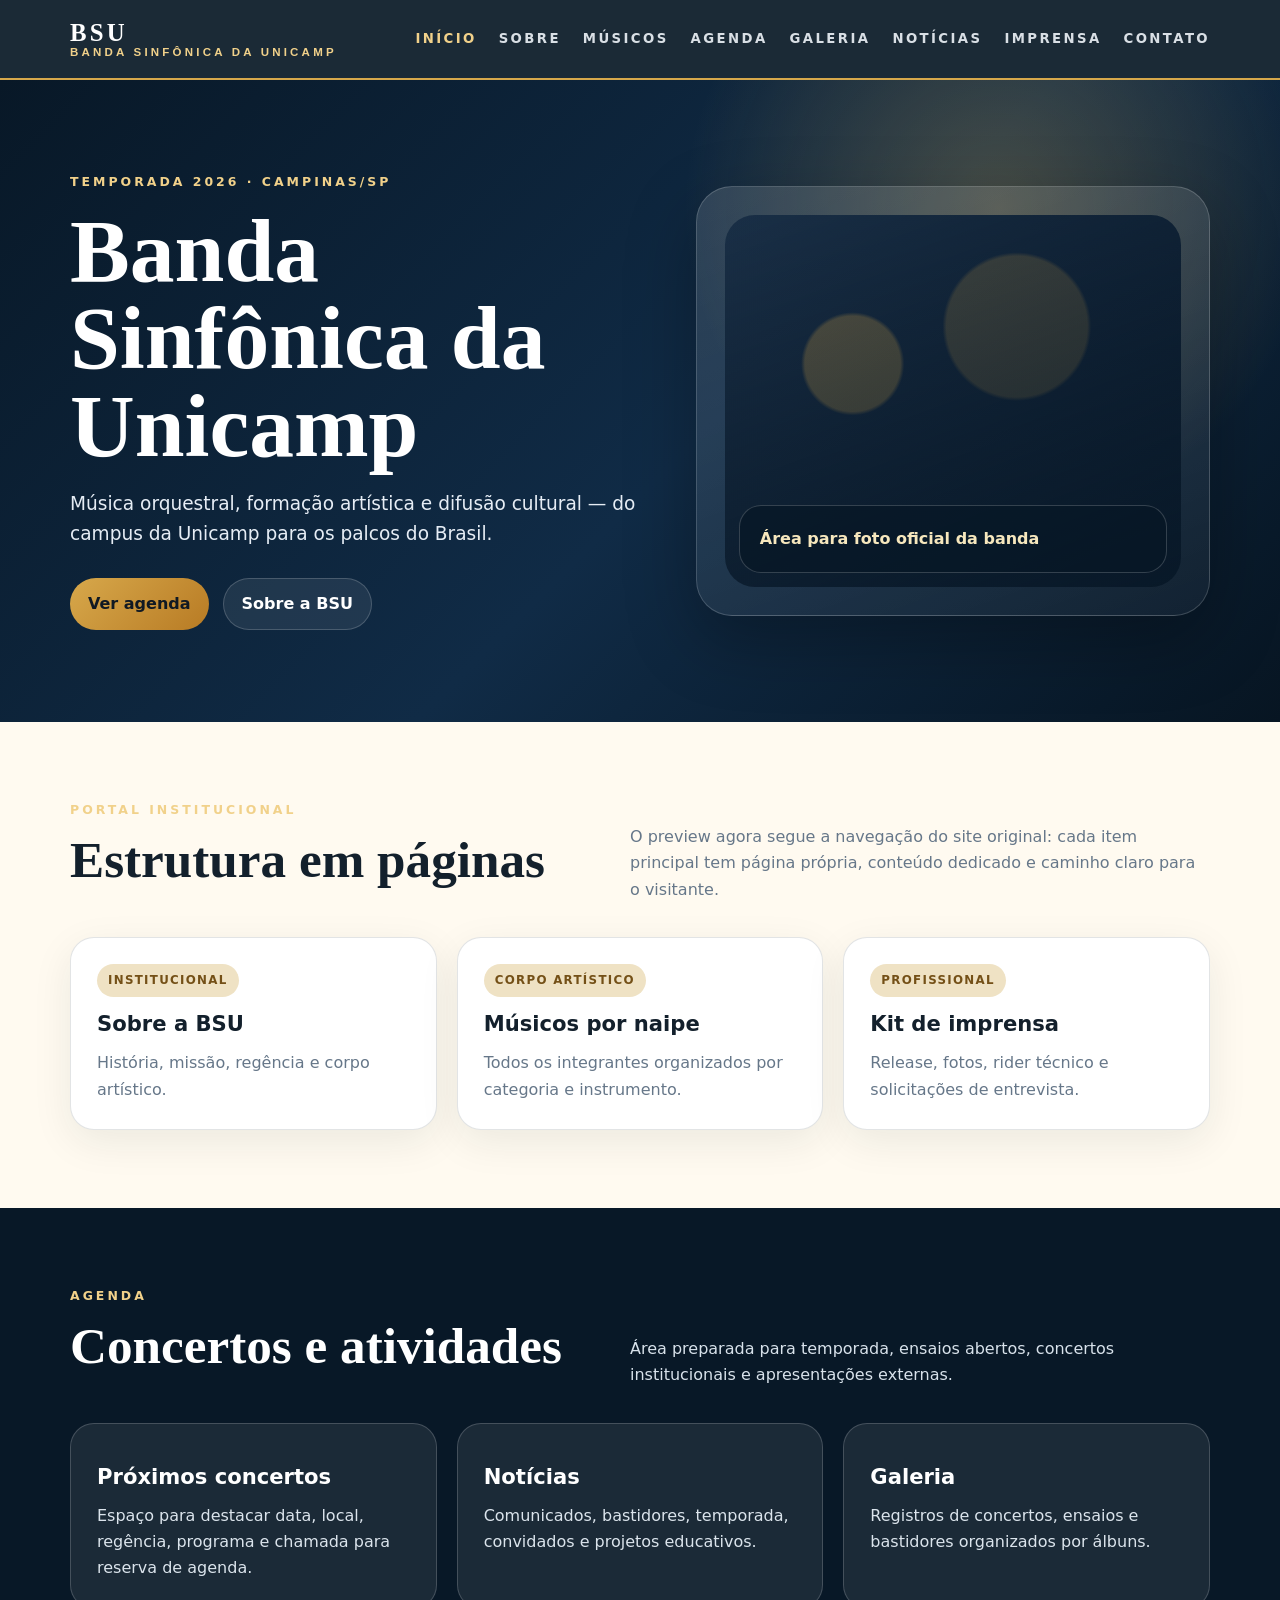
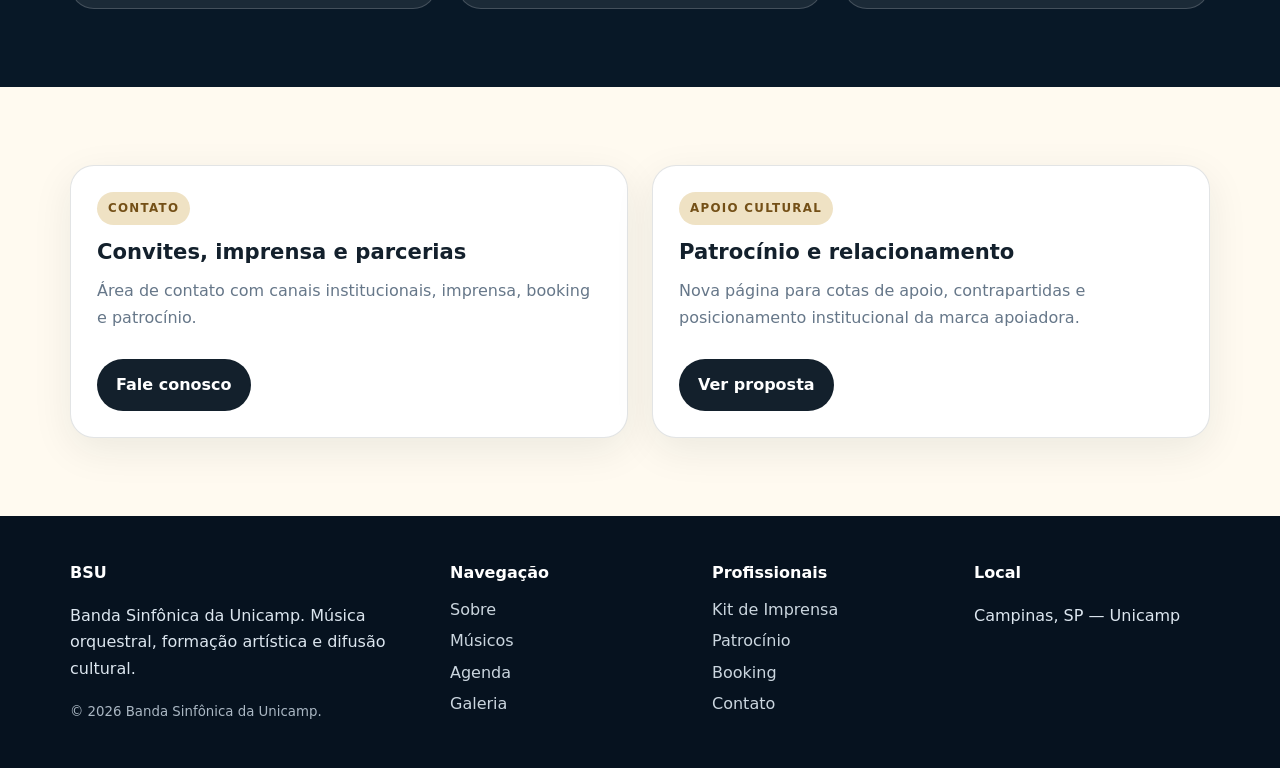
==== index.html @ 3ee98b87 "feat: transformar home em portal com páginas internas" ====
<!doctype html>
<html lang="pt-BR">
<head>
  <meta charset="utf-8">
  <meta name="viewport" content="width=device-width, initial-scale=1">
  <meta name="description" content="Preview institucional da Banda Sinfônica da Unicamp com páginas internas, agenda, músicos, imprensa e contato.">
  <meta name="referrer" content="strict-origin-when-cross-origin">
  <meta http-equiv="Content-Security-Policy" content="default-src 'self'; img-src 'self' data: https:; style-src 'self'; base-uri 'self'; form-action 'self'; object-src 'none'; frame-ancestors 'none'">
  <title>BSU — Banda Sinfônica da Unicamp</title>
  <link rel="stylesheet" href="assets/css/style.css">
</head>
<body>
  <header class="site-header">
    <div class="container nav">
      <a class="brand" href="index.html"><strong>BSU</strong><span>Banda Sinfônica da Unicamp</span></a>
      <nav class="menu" aria-label="Navegação principal">
        <a class="active" href="index.html">Início</a>
        <a href="sobre.html">Sobre</a>
        <a href="musicos.html">Músicos</a>
        <a href="agenda.html">Agenda</a>
        <a href="galeria.html">Galeria</a>
        <a href="noticias.html">Notícias</a>
        <a href="imprensa.html">Imprensa</a>
        <a href="contato.html">Contato</a>
      </nav>
    </div>
  </header>

  <main>
    <section class="hero split">
      <div class="container">
        <div>
          <div class="eyebrow">Temporada 2026 · Campinas/SP</div>
          <h1>Banda Sinfônica da Unicamp</h1>
          <p>Música orquestral, formação artística e difusão cultural — do campus da Unicamp para os palcos do Brasil.</p>
          <div class="actions">
            <a class="btn primary" href="agenda.html">Ver agenda</a>
            <a class="btn" href="sobre.html">Sobre a BSU</a>
          </div>
        </div>
        <div class="hero-art" role="img" aria-label="Espaço reservado para foto institucional da banda"></div>
      </div>
    </section>

    <section class="section">
      <div class="container">
        <div class="section-title">
          <div>
            <div class="eyebrow">Portal institucional</div>
            <h2>Estrutura em páginas</h2>
          </div>
          <p>O preview agora segue a navegação do site original: cada item principal tem página própria, conteúdo dedicado e caminho claro para o visitante.</p>
        </div>
        <div class="grid-3">
          <a class="card" href="sobre.html"><span class="tag">Institucional</span><h3>Sobre a BSU</h3><p>História, missão, regência e corpo artístico.</p></a>
          <a class="card" href="musicos.html"><span class="tag">Corpo artístico</span><h3>Músicos por naipe</h3><p>Todos os integrantes organizados por categoria e instrumento.</p></a>
          <a class="card" href="imprensa.html"><span class="tag">Profissional</span><h3>Kit de imprensa</h3><p>Release, fotos, rider técnico e solicitações de entrevista.</p></a>
        </div>
      </div>
    </section>

    <section class="section navy">
      <div class="container">
        <div class="section-title">
          <div>
            <div class="eyebrow">Agenda</div>
            <h2>Concertos e atividades</h2>
          </div>
          <p>Área preparada para temporada, ensaios abertos, concertos institucionais e apresentações externas.</p>
        </div>
        <div class="grid-3">
          <article class="card"><h3>Próximos concertos</h3><p>Espaço para destacar data, local, regência, programa e chamada para reserva de agenda.</p></article>
          <article class="card"><h3>Notícias</h3><p>Comunicados, bastidores, temporada, convidados e projetos educativos.</p></article>
          <article class="card"><h3>Galeria</h3><p>Registros de concertos, ensaios e bastidores organizados por álbuns.</p></article>
        </div>
      </div>
    </section>

    <section class="section">
      <div class="container grid-2">
        <div class="card">
          <span class="tag">Contato</span>
          <h3>Convites, imprensa e parcerias</h3>
          <p>Área de contato com canais institucionais, imprensa, booking e patrocínio.</p>
          <div class="actions"><a class="btn dark" href="contato.html">Fale conosco</a></div>
        </div>
        <div class="card">
          <span class="tag">Apoio cultural</span>
          <h3>Patrocínio e relacionamento</h3>
          <p>Nova página para cotas de apoio, contrapartidas e posicionamento institucional da marca apoiadora.</p>
          <div class="actions"><a class="btn dark" href="patrocinio.html">Ver proposta</a></div>
        </div>
      </div>
    </section>
  </main>

  <footer class="footer">
    <div class="container footer-grid">
      <div><h4>BSU</h4><p>Banda Sinfônica da Unicamp. Música orquestral, formação artística e difusão cultural.</p><small>© 2026 Banda Sinfônica da Unicamp.</small></div>
      <div><h4>Navegação</h4><a href="sobre.html">Sobre</a><a href="musicos.html">Músicos</a><a href="agenda.html">Agenda</a><a href="galeria.html">Galeria</a></div>
      <div><h4>Profissionais</h4><a href="imprensa.html">Kit de Imprensa</a><a href="patrocinio.html">Patrocínio</a><a href="booking.html">Booking</a><a href="contato.html">Contato</a></div>
      <div><h4>Local</h4><p>Campinas, SP — Unicamp</p></div>
    </div>
  </footer>
</body>
</html>
---- assets/css/style.css ----
:root{--navy:#081827;--navy-2:#102b46;--navy-3:#173b5c;--gold:#d7a84b;--gold-2:#f1d18a;--paper:#fffaf0;--paper-2:#f6efe2;--ink:#13202c;--muted:#667789;--line:rgba(19,32,44,.12);--white-line:rgba(255,255,255,.18);--radius:24px;font-family:Inter,ui-sans-serif,system-ui,-apple-system,Segoe UI,Roboto,Arial,sans-serif}*{box-sizing:border-box}html{scroll-behavior:smooth}body{margin:0;background:var(--paper);color:var(--ink);line-height:1.65}a{color:inherit;text-decoration:none}.container{width:min(1140px,92vw);margin:auto}.site-header{position:sticky;top:0;z-index:20;background:rgba(8,24,39,.92);backdrop-filter:blur(18px);border-bottom:2px solid var(--gold)}.nav{min-height:78px;display:flex;align-items:center;justify-content:space-between;gap:26px}.brand{display:flex;flex-direction:column;line-height:1.05;letter-spacing:.2em;text-transform:uppercase;font-family:Georgia,serif;font-weight:900}.brand strong{font-size:1.55rem;color:#fff}.brand span{font-size:.72rem;color:var(--gold-2);font-family:Inter,Arial,sans-serif}.menu{display:flex;gap:22px;align-items:center;flex-wrap:wrap;font-size:.83rem;font-weight:900;text-transform:uppercase;letter-spacing:.18em;color:#eef3f8}.menu a{opacity:.9}.menu a:hover,.menu a.active{color:var(--gold-2);opacity:1}.hero{background:radial-gradient(circle at 78% 20%,rgba(215,168,75,.28),transparent 28%),linear-gradient(135deg,#081827 0%,#102b46 55%,#071522 100%);color:#fff;padding:92px 0}.hero.split .container{display:grid;grid-template-columns:1.06fr .94fr;gap:46px;align-items:center}.eyebrow{text-transform:uppercase;letter-spacing:.24em;font-size:.78rem;color:var(--gold-2);font-weight:900}.hero h1,.page-hero h1,.section-title h2{font-family:Georgia,serif;line-height:.98;margin:14px 0 18px}.hero h1{font-size:clamp(3.1rem,7vw,6.5rem)}.page-hero h1{font-size:clamp(2.8rem,6vw,5.5rem)}.hero p,.page-hero p{font-size:1.16rem;color:#e6edf5;max-width:720px}.hero-art{min-height:430px;border-radius:36px;background:linear-gradient(160deg,rgba(255,255,255,.13),rgba(255,255,255,.04));border:1px solid var(--white-line);box-shadow:0 24px 70px rgba(0,0,0,.28);position:relative;overflow:hidden}.hero-art:before{content:"";position:absolute;inset:28px;border-radius:30px;background:linear-gradient(160deg,rgba(8,24,39,.08),rgba(8,24,39,.82)),radial-gradient(circle at 28% 40%,rgba(215,168,75,.36) 0 12%,transparent 13%),radial-gradient(circle at 64% 30%,rgba(215,168,75,.25) 0 18%,transparent 19%),linear-gradient(135deg,#1b3149,#0b1c2f)}.hero-art:after{content:"Área para foto oficial da banda";position:absolute;left:42px;right:42px;bottom:42px;padding:20px;border-radius:22px;background:rgba(8,24,39,.74);border:1px solid var(--white-line);color:#f6e7bd;font-weight:900}.actions{display:flex;gap:14px;flex-wrap:wrap;margin-top:28px}.btn{display:inline-flex;align-items:center;justify-content:center;border-radius:999px;border:1px solid var(--white-line);padding:12px 18px;font-weight:900;background:rgba(255,255,255,.08);color:#fff}.btn.primary{background:linear-gradient(135deg,var(--gold),#b87b24);color:#101923;border:0}.btn.dark{border-color:var(--line);background:var(--ink);color:#fff}.btn.light{color:var(--ink);background:#fff;border-color:var(--line)}.section{padding:78px 0}.section.navy{background:var(--navy);color:#fff}.section-title{display:flex;justify-content:space-between;align-items:end;gap:28px;margin-bottom:34px}.section-title h2{font-size:clamp(2.1rem,4vw,3.7rem)}.section-title p{max-width:580px;margin:0;color:var(--muted)}.navy .section-title p{color:#d8e2eb}.grid-3{display:grid;grid-template-columns:repeat(3,1fr);gap:20px}.grid-2{display:grid;grid-template-columns:repeat(2,1fr);gap:24px}.card{background:#fff;border:1px solid var(--line);border-radius:var(--radius);padding:26px;box-shadow:0 12px 40px rgba(19,32,44,.08)}.navy .card,.card.dark{background:rgba(255,255,255,.08);border-color:var(--white-line);box-shadow:none;color:#fff}.card h3{font-size:1.32rem;margin:10px 0 8px}.card p{margin:0;color:var(--muted)}.navy .card p,.card.dark p{color:#dbe4ec}.tag{display:inline-flex;align-items:center;border-radius:999px;background:#efe2c4;color:#745017;padding:7px 11px;font-size:.74rem;text-transform:uppercase;letter-spacing:.11em;font-weight:900}.page-hero{background:linear-gradient(135deg,#081827,#12314f);color:#fff;padding:82px 0 62px;border-bottom:1px solid rgba(255,255,255,.08)}.breadcrumb{display:flex;gap:8px;font-size:.9rem;color:#d7e0e8;margin-bottom:20px}.breadcrumb a{color:var(--gold-2)}.content{max-width:920px}.content h2{font-family:Georgia,serif;font-size:2.4rem;line-height:1.1;margin:40px 0 14px}.content p{font-size:1.05rem;color:#405064}.content .lead{font-size:1.2rem;color:#304152}.quote-box{border-left:5px solid var(--gold);background:#fff;padding:22px 26px;border-radius:18px;margin:28px 0;box-shadow:0 10px 34px rgba(19,32,44,.07)}.filters{display:flex;flex-wrap:wrap;gap:10px;margin:26px 0 34px}.filters a{padding:9px 13px;border-radius:999px;background:#fff;border:1px solid var(--line);font-weight:900;color:#2b3a48}.filters a:hover{background:var(--ink);color:#fff}.roster-section{scroll-margin-top:100px;margin:34px 0 44px}.roster-title{display:flex;justify-content:space-between;align-items:center;gap:18px;border-bottom:1px solid var(--line);padding-bottom:12px;margin-bottom:18px}.roster-title h2{margin:0;font-family:Georgia,serif;font-size:2.1rem}.count{font-weight:900;color:#7b5a1b;background:#f1e0bc;padding:7px 11px;border-radius:999px}.musician-grid{display:grid;grid-template-columns:repeat(3,1fr);gap:14px}.musician{background:#fff;border:1px solid var(--line);border-radius:18px;padding:16px;box-shadow:0 8px 28px rgba(19,32,44,.05)}.musician small{display:block;color:#95680f;font-weight:900;text-transform:uppercase;letter-spacing:.08em}.musician strong{display:block;margin-top:4px}.empty-state{border:1px dashed rgba(19,32,44,.22);border-radius:24px;padding:34px;background:#fff}.form-grid{display:grid;grid-template-columns:repeat(2,1fr);gap:16px}.field{display:flex;flex-direction:column;gap:6px}.field input,.field textarea{border:1px solid var(--line);border-radius:16px;padding:13px 14px;font:inherit;background:#fff}.field textarea{min-height:140px;resize:vertical}.span-2{grid-column:span 2}.footer{background:#06121f;color:#dce6ef;padding:44px 0}.footer-grid{display:grid;grid-template-columns:1.2fr repeat(3,.8fr);gap:26px}.footer h4{margin:0 0 10px;color:#fff}.footer a{display:block;color:#cbd6df;margin:5px 0}.footer small{color:#aab7c3}.notice{padding:14px 16px;border-radius:18px;background:#f7eddb;border:1px solid #e8d3a7;color:#5f4311;font-weight:800}@media(max-width:960px){.hero.split .container,.grid-3,.grid-2,.footer-grid{grid-template-columns:1fr}.section-title{display:block}.menu{gap:12px;font-size:.76rem;letter-spacing:.08em}.nav{align-items:flex-start;flex-direction:column;padding:18px 0}.hero{padding:62px 0}.hero-art{min-height:320px}.musician-grid{grid-template-columns:repeat(2,1fr)}.form-grid{grid-template-columns:1fr}.span-2{grid-column:auto}}@media(max-width:620px){.musician-grid{grid-template-columns:1fr}.hero h1,.page-hero h1{font-size:2.8rem}.section{padding:54px 0}.card{padding:22px}.brand strong{font-size:1.25rem}}
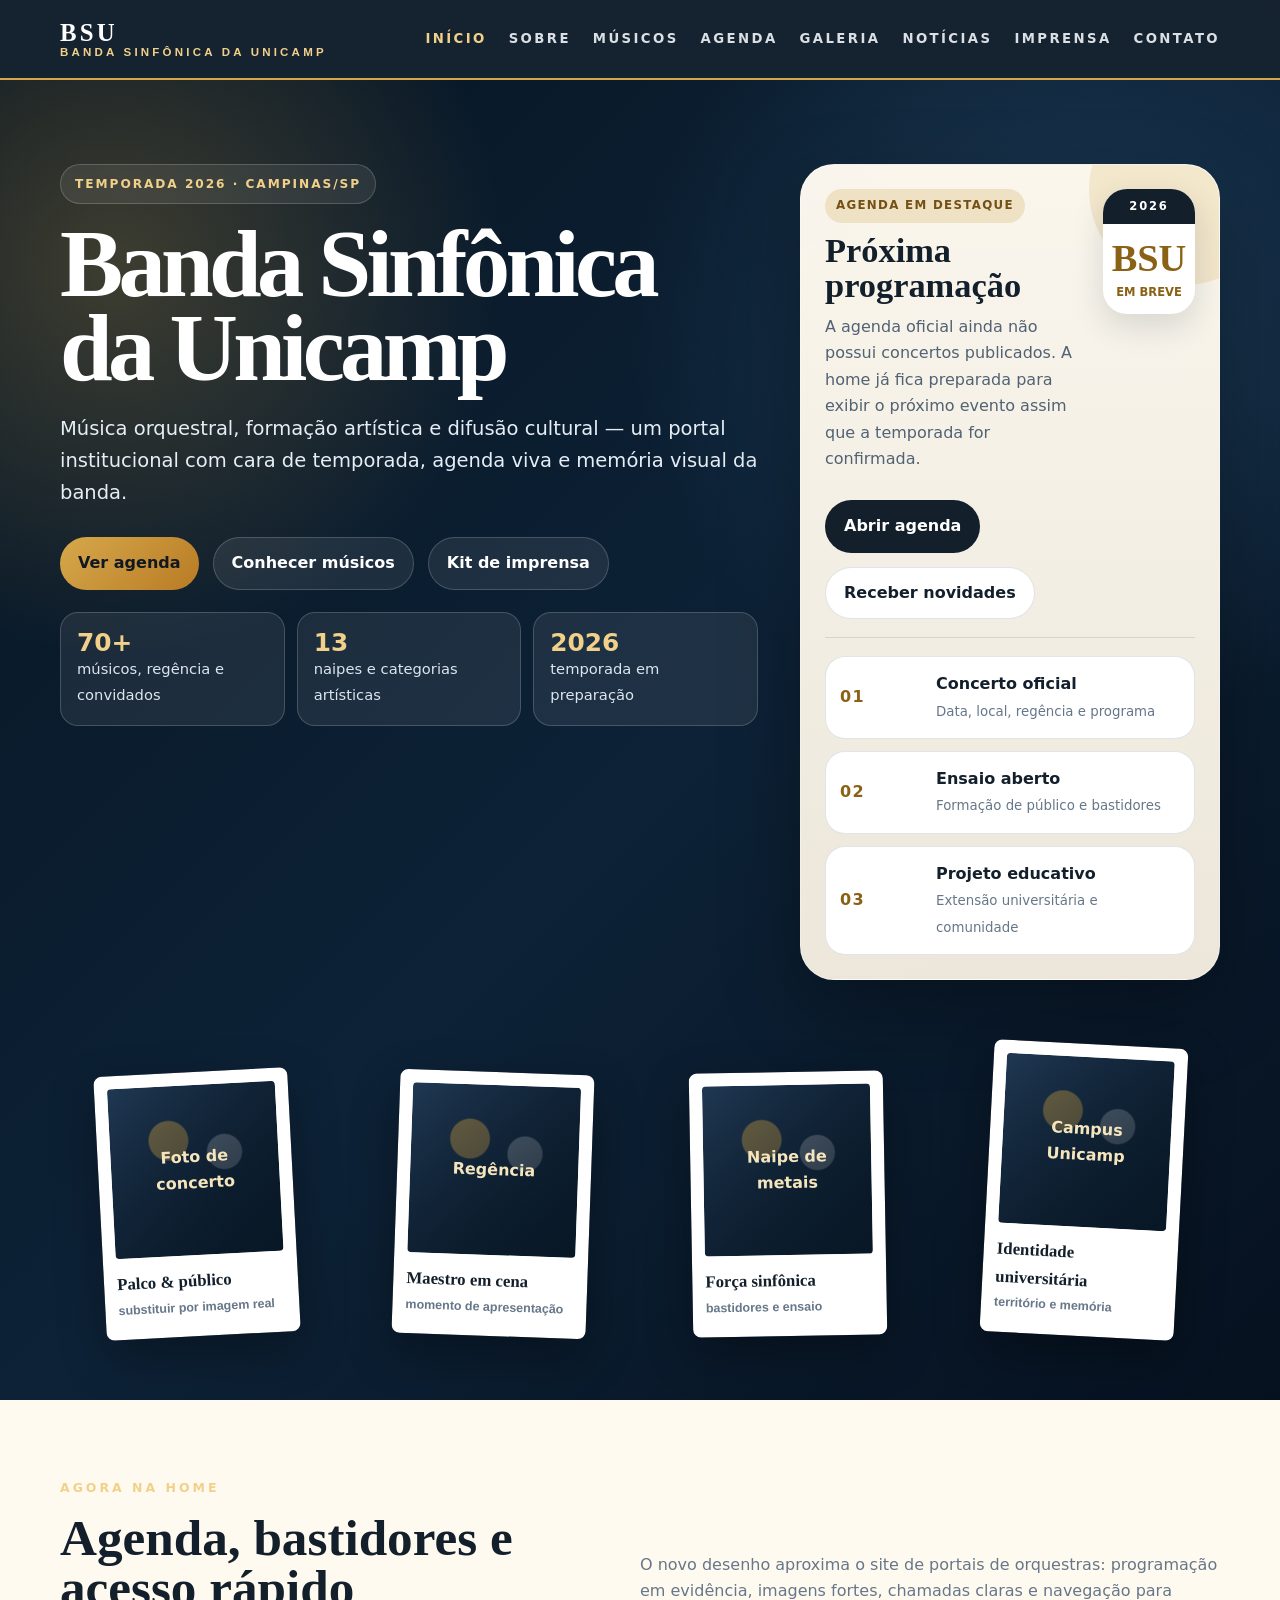
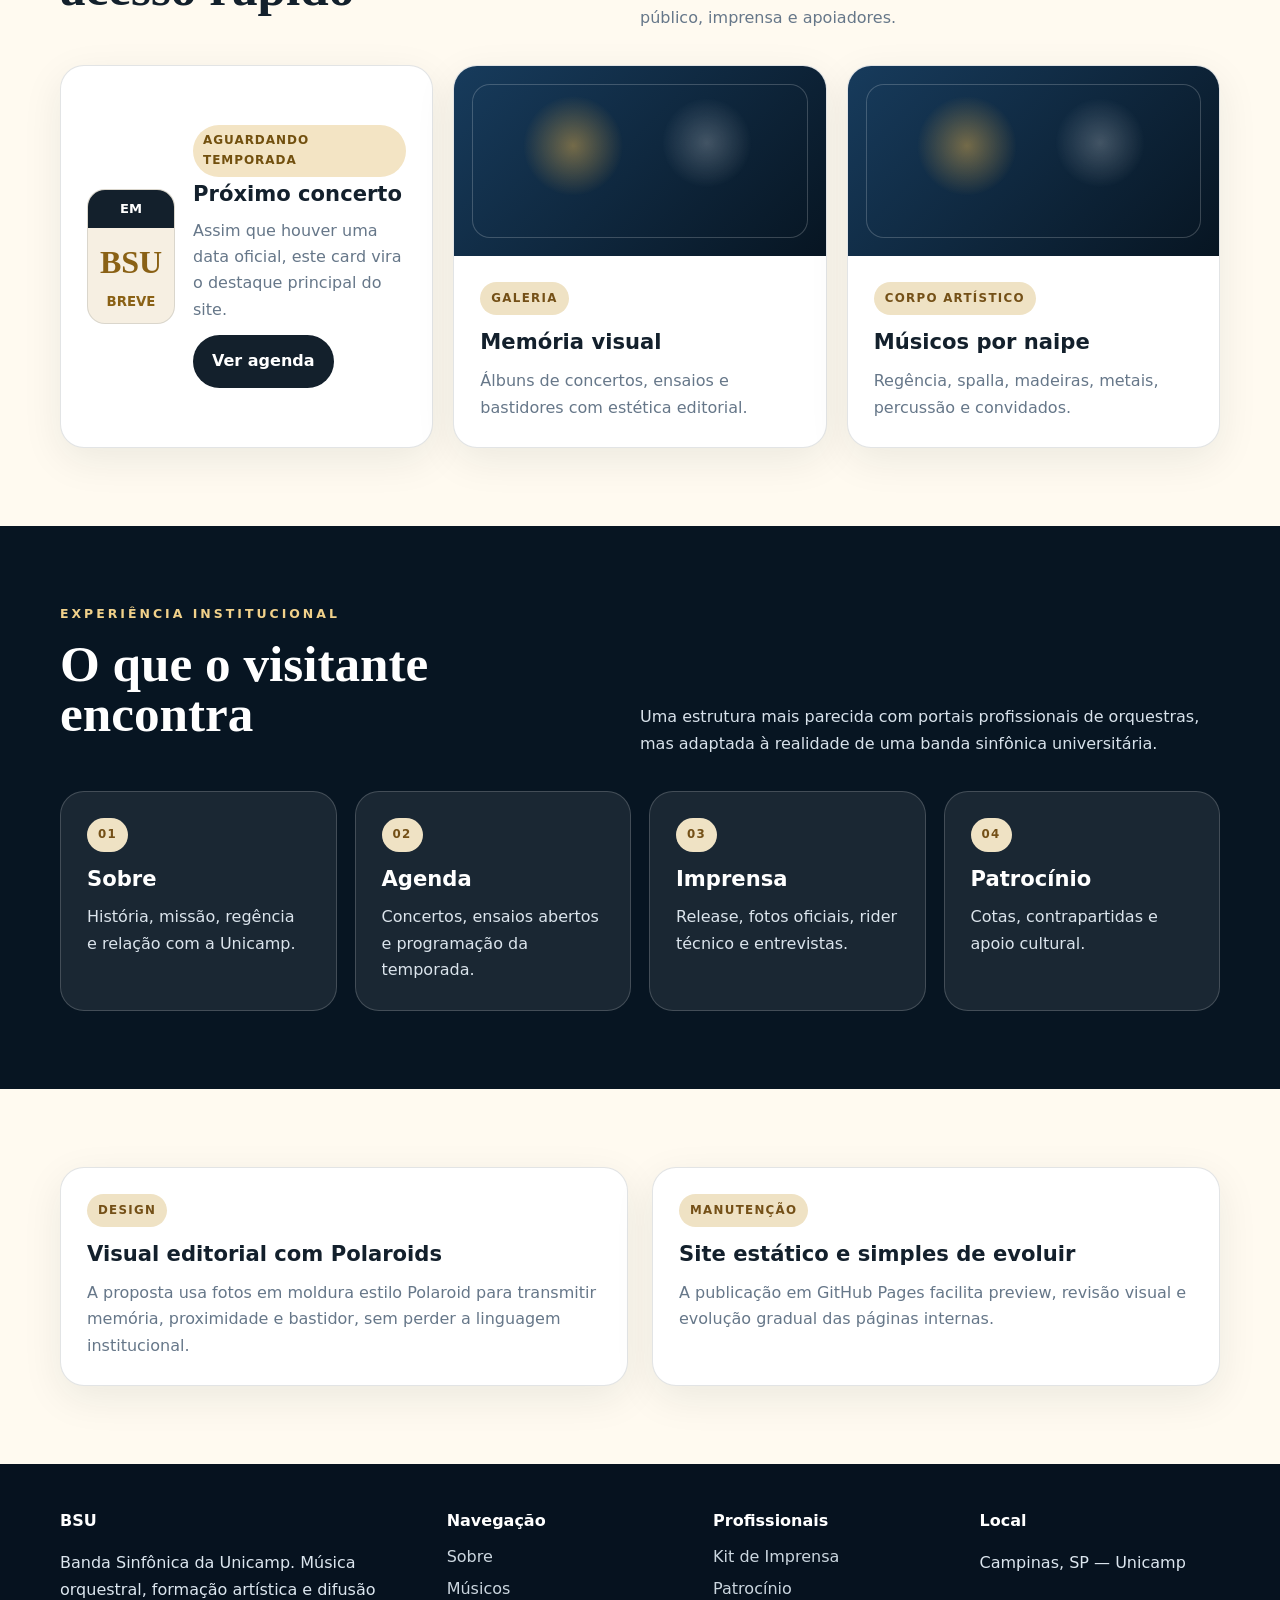
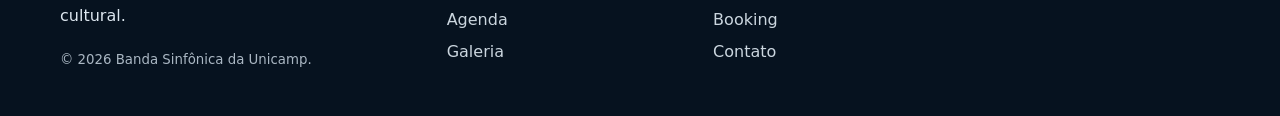
==== commit 31155fda: "feat: redesenhar home com agenda e polaroids" ====
--- a/index.html
+++ b/index.html
@@ -3,9 +3,7 @@
 <head>
   <meta charset="utf-8">
   <meta name="viewport" content="width=device-width, initial-scale=1">
-  <meta name="description" content="Preview institucional da Banda Sinfônica da Unicamp com páginas internas, agenda, músicos, imprensa e contato.">
-  <meta name="referrer" content="strict-origin-when-cross-origin">
-  <meta http-equiv="Content-Security-Policy" content="default-src 'self'; img-src 'self' data: https:; style-src 'self'; base-uri 'self'; form-action 'self'; object-src 'none'; frame-ancestors 'none'">
+  <meta name="description" content="Preview institucional da Banda Sinfônica da Unicamp com design editorial, agenda em destaque, músicos, imprensa e contato.">
   <title>BSU — Banda Sinfônica da Unicamp</title>
   <link rel="stylesheet" href="assets/css/style.css">
 </head>
@@ -27,18 +25,52 @@
   </header>
 
   <main>
-    <section class="hero split">
-      <div class="container">
+    <section class="home-hero">
+      <div class="container home-hero-grid">
         <div>
-          <div class="eyebrow">Temporada 2026 · Campinas/SP</div>
+          <div class="home-kicker">Temporada 2026 · Campinas/SP</div>
           <h1>Banda Sinfônica da Unicamp</h1>
-          <p>Música orquestral, formação artística e difusão cultural — do campus da Unicamp para os palcos do Brasil.</p>
+          <p>Música orquestral, formação artística e difusão cultural — um portal institucional com cara de temporada, agenda viva e memória visual da banda.</p>
           <div class="actions">
             <a class="btn primary" href="agenda.html">Ver agenda</a>
-            <a class="btn" href="sobre.html">Sobre a BSU</a>
+            <a class="btn" href="musicos.html">Conhecer músicos</a>
+            <a class="btn" href="imprensa.html">Kit de imprensa</a>
+          </div>
+          <div class="hero-note" aria-label="Destaques institucionais">
+            <div><b>70+</b><span>músicos, regência e convidados</span></div>
+            <div><b>13</b><span>naipes e categorias artísticas</span></div>
+            <div><b>2026</b><span>temporada em preparação</span></div>
           </div>
         </div>
-        <div class="hero-art" role="img" aria-label="Espaço reservado para foto institucional da banda"></div>
+
+        <aside class="hero-program" aria-label="Agenda em destaque">
+          <div class="program-top">
+            <div class="program-content">
+              <span class="tag">Agenda em destaque</span>
+              <h2>Próxima programação</h2>
+              <p>A agenda oficial ainda não possui concertos publicados. A home já fica preparada para exibir o próximo evento assim que a temporada for confirmada.</p>
+              <div class="actions">
+                <a class="btn dark" href="agenda.html">Abrir agenda</a>
+                <a class="btn light" href="contato.html">Receber novidades</a>
+              </div>
+            </div>
+            <div class="program-date" aria-hidden="true"><span>2026</span><b>BSU</b><small>em breve</small></div>
+          </div>
+          <div class="program-list">
+            <div class="program-item"><time>01</time><div><strong>Concerto oficial</strong><small>Data, local, regência e programa</small></div></div>
+            <div class="program-item"><time>02</time><div><strong>Ensaio aberto</strong><small>Formação de público e bastidores</small></div></div>
+            <div class="program-item"><time>03</time><div><strong>Projeto educativo</strong><small>Extensão universitária e comunidade</small></div></div>
+          </div>
+        </aside>
+      </div>
+
+      <div class="container polaroid-stage" aria-label="Memória visual em estilo polaroid">
+        <div class="polaroid-stack">
+          <figure class="polaroid"><div class="photo">Foto de concerto</div><figcaption>Palco & público<small>substituir por imagem real</small></figcaption></figure>
+          <figure class="polaroid"><div class="photo">Regência</div><figcaption>Maestro em cena<small>momento de apresentação</small></figcaption></figure>
+          <figure class="polaroid"><div class="photo">Naipe de metais</div><figcaption>Força sinfônica<small>bastidores e ensaio</small></figcaption></figure>
+          <figure class="polaroid"><div class="photo">Campus Unicamp</div><figcaption>Identidade universitária<small>território e memória</small></figcaption></figure>
+        </div>
       </div>
     </section>
 
@@ -46,15 +78,18 @@
       <div class="container">
         <div class="section-title">
           <div>
-            <div class="eyebrow">Portal institucional</div>
-            <h2>Estrutura em páginas</h2>
+            <div class="eyebrow">Agora na home</div>
+            <h2>Agenda, bastidores e acesso rápido</h2>
           </div>
-          <p>O preview agora segue a navegação do site original: cada item principal tem página própria, conteúdo dedicado e caminho claro para o visitante.</p>
+          <p>O novo desenho aproxima o site de portais de orquestras: programação em evidência, imagens fortes, chamadas claras e navegação para público, imprensa e apoiadores.</p>
         </div>
         <div class="grid-3">
-          <a class="card" href="sobre.html"><span class="tag">Institucional</span><h3>Sobre a BSU</h3><p>História, missão, regência e corpo artístico.</p></a>
-          <a class="card" href="musicos.html"><span class="tag">Corpo artístico</span><h3>Músicos por naipe</h3><p>Todos os integrantes organizados por categoria e instrumento.</p></a>
-          <a class="card" href="imprensa.html"><span class="tag">Profissional</span><h3>Kit de imprensa</h3><p>Release, fotos, rider técnico e solicitações de entrevista.</p></a>
+          <article class="card agenda-card">
+            <div class="agenda-date"><b>Em</b><span>BSU</span><small>breve</small></div>
+            <div class="agenda-copy"><span class="status">aguardando temporada</span><h3>Próximo concerto</h3><p>Assim que houver uma data oficial, este card vira o destaque principal do site.</p><a class="btn dark" href="agenda.html">Ver agenda</a></div>
+          </article>
+          <a class="card featured" href="galeria.html"><div class="card-media"></div><div class="card-body"><span class="tag">Galeria</span><h3>Memória visual</h3><p>Álbuns de concertos, ensaios e bastidores com estética editorial.</p></div></a>
+          <a class="card featured" href="musicos.html"><div class="card-media"></div><div class="card-body"><span class="tag">Corpo artístico</span><h3>Músicos por naipe</h3><p>Regência, spalla, madeiras, metais, percussão e convidados.</p></div></a>
         </div>
       </div>
     </section>
@@ -63,15 +98,16 @@
       <div class="container">
         <div class="section-title">
           <div>
-            <div class="eyebrow">Agenda</div>
-            <h2>Concertos e atividades</h2>
+            <div class="eyebrow">Experiência institucional</div>
+            <h2>O que o visitante encontra</h2>
           </div>
-          <p>Área preparada para temporada, ensaios abertos, concertos institucionais e apresentações externas.</p>
+          <p>Uma estrutura mais parecida com portais profissionais de orquestras, mas adaptada à realidade de uma banda sinfônica universitária.</p>
         </div>
-        <div class="grid-3">
-          <article class="card"><h3>Próximos concertos</h3><p>Espaço para destacar data, local, regência, programa e chamada para reserva de agenda.</p></article>
-          <article class="card"><h3>Notícias</h3><p>Comunicados, bastidores, temporada, convidados e projetos educativos.</p></article>
-          <article class="card"><h3>Galeria</h3><p>Registros de concertos, ensaios e bastidores organizados por álbuns.</p></article>
+        <div class="grid-4">
+          <a class="card" href="sobre.html"><span class="tag">01</span><h3>Sobre</h3><p>História, missão, regência e relação com a Unicamp.</p></a>
+          <a class="card" href="agenda.html"><span class="tag">02</span><h3>Agenda</h3><p>Concertos, ensaios abertos e programação da temporada.</p></a>
+          <a class="card" href="imprensa.html"><span class="tag">03</span><h3>Imprensa</h3><p>Release, fotos oficiais, rider técnico e entrevistas.</p></a>
+          <a class="card" href="patrocinio.html"><span class="tag">04</span><h3>Patrocínio</h3><p>Cotas, contrapartidas e apoio cultural.</p></a>
         </div>
       </div>
     </section>
@@ -79,16 +115,14 @@
     <section class="section">
       <div class="container grid-2">
         <div class="card">
-          <span class="tag">Contato</span>
-          <h3>Convites, imprensa e parcerias</h3>
-          <p>Área de contato com canais institucionais, imprensa, booking e patrocínio.</p>
-          <div class="actions"><a class="btn dark" href="contato.html">Fale conosco</a></div>
+          <span class="tag">Design</span>
+          <h3>Visual editorial com Polaroids</h3>
+          <p>A proposta usa fotos em moldura estilo Polaroid para transmitir memória, proximidade e bastidor, sem perder a linguagem institucional.</p>
         </div>
         <div class="card">
-          <span class="tag">Apoio cultural</span>
-          <h3>Patrocínio e relacionamento</h3>
-          <p>Nova página para cotas de apoio, contrapartidas e posicionamento institucional da marca apoiadora.</p>
-          <div class="actions"><a class="btn dark" href="patrocinio.html">Ver proposta</a></div>
+          <span class="tag">Manutenção</span>
+          <h3>Site estático e simples de evoluir</h3>
+          <p>A publicação em GitHub Pages facilita preview, revisão visual e evolução gradual das páginas internas.</p>
         </div>
       </div>
     </section>
--- a/assets/css/style.css
+++ b/assets/css/style.css
@@ -1 +1,133 @@
-:root{--navy:#081827;--navy-2:#102b46;--navy-3:#173b5c;--gold:#d7a84b;--gold-2:#f1d18a;--paper:#fffaf0;--paper-2:#f6efe2;--ink:#13202c;--muted:#667789;--line:rgba(19,32,44,.12);--white-line:rgba(255,255,255,.18);--radius:24px;font-family:Inter,ui-sans-serif,system-ui,-apple-system,Segoe UI,Roboto,Arial,sans-serif}*{box-sizing:border-box}html{scroll-behavior:smooth}body{margin:0;background:var(--paper);color:var(--ink);line-height:1.65}a{color:inherit;text-decoration:none}.container{width:min(1140px,92vw);margin:auto}.site-header{position:sticky;top:0;z-index:20;background:rgba(8,24,39,.92);backdrop-filter:blur(18px);border-bottom:2px solid var(--gold)}.nav{min-height:78px;display:flex;align-items:center;justify-content:space-between;gap:26px}.brand{display:flex;flex-direction:column;line-height:1.05;letter-spacing:.2em;text-transform:uppercase;font-family:Georgia,serif;font-weight:900}.brand strong{font-size:1.55rem;color:#fff}.brand span{font-size:.72rem;color:var(--gold-2);font-family:Inter,Arial,sans-serif}.menu{display:flex;gap:22px;align-items:center;flex-wrap:wrap;font-size:.83rem;font-weight:900;text-transform:uppercase;letter-spacing:.18em;color:#eef3f8}.menu a{opacity:.9}.menu a:hover,.menu a.active{color:var(--gold-2);opacity:1}.hero{background:radial-gradient(circle at 78% 20%,rgba(215,168,75,.28),transparent 28%),linear-gradient(135deg,#081827 0%,#102b46 55%,#071522 100%);color:#fff;padding:92px 0}.hero.split .container{display:grid;grid-template-columns:1.06fr .94fr;gap:46px;align-items:center}.eyebrow{text-transform:uppercase;letter-spacing:.24em;font-size:.78rem;color:var(--gold-2);font-weight:900}.hero h1,.page-hero h1,.section-title h2{font-family:Georgia,serif;line-height:.98;margin:14px 0 18px}.hero h1{font-size:clamp(3.1rem,7vw,6.5rem)}.page-hero h1{font-size:clamp(2.8rem,6vw,5.5rem)}.hero p,.page-hero p{font-size:1.16rem;color:#e6edf5;max-width:720px}.hero-art{min-height:430px;border-radius:36px;background:linear-gradient(160deg,rgba(255,255,255,.13),rgba(255,255,255,.04));border:1px solid var(--white-line);box-shadow:0 24px 70px rgba(0,0,0,.28);position:relative;overflow:hidden}.hero-art:before{content:"";position:absolute;inset:28px;border-radius:30px;background:linear-gradient(160deg,rgba(8,24,39,.08),rgba(8,24,39,.82)),radial-gradient(circle at 28% 40%,rgba(215,168,75,.36) 0 12%,transparent 13%),radial-gradient(circle at 64% 30%,rgba(215,168,75,.25) 0 18%,transparent 19%),linear-gradient(135deg,#1b3149,#0b1c2f)}.hero-art:after{content:"Área para foto oficial da banda";position:absolute;left:42px;right:42px;bottom:42px;padding:20px;border-radius:22px;background:rgba(8,24,39,.74);border:1px solid var(--white-line);color:#f6e7bd;font-weight:900}.actions{display:flex;gap:14px;flex-wrap:wrap;margin-top:28px}.btn{display:inline-flex;align-items:center;justify-content:center;border-radius:999px;border:1px solid var(--white-line);padding:12px 18px;font-weight:900;background:rgba(255,255,255,.08);color:#fff}.btn.primary{background:linear-gradient(135deg,var(--gold),#b87b24);color:#101923;border:0}.btn.dark{border-color:var(--line);background:var(--ink);color:#fff}.btn.light{color:var(--ink);background:#fff;border-color:var(--line)}.section{padding:78px 0}.section.navy{background:var(--navy);color:#fff}.section-title{display:flex;justify-content:space-between;align-items:end;gap:28px;margin-bottom:34px}.section-title h2{font-size:clamp(2.1rem,4vw,3.7rem)}.section-title p{max-width:580px;margin:0;color:var(--muted)}.navy .section-title p{color:#d8e2eb}.grid-3{display:grid;grid-template-columns:repeat(3,1fr);gap:20px}.grid-2{display:grid;grid-template-columns:repeat(2,1fr);gap:24px}.card{background:#fff;border:1px solid var(--line);border-radius:var(--radius);padding:26px;box-shadow:0 12px 40px rgba(19,32,44,.08)}.navy .card,.card.dark{background:rgba(255,255,255,.08);border-color:var(--white-line);box-shadow:none;color:#fff}.card h3{font-size:1.32rem;margin:10px 0 8px}.card p{margin:0;color:var(--muted)}.navy .card p,.card.dark p{color:#dbe4ec}.tag{display:inline-flex;align-items:center;border-radius:999px;background:#efe2c4;color:#745017;padding:7px 11px;font-size:.74rem;text-transform:uppercase;letter-spacing:.11em;font-weight:900}.page-hero{background:linear-gradient(135deg,#081827,#12314f);color:#fff;padding:82px 0 62px;border-bottom:1px solid rgba(255,255,255,.08)}.breadcrumb{display:flex;gap:8px;font-size:.9rem;color:#d7e0e8;margin-bottom:20px}.breadcrumb a{color:var(--gold-2)}.content{max-width:920px}.content h2{font-family:Georgia,serif;font-size:2.4rem;line-height:1.1;margin:40px 0 14px}.content p{font-size:1.05rem;color:#405064}.content .lead{font-size:1.2rem;color:#304152}.quote-box{border-left:5px solid var(--gold);background:#fff;padding:22px 26px;border-radius:18px;margin:28px 0;box-shadow:0 10px 34px rgba(19,32,44,.07)}.filters{display:flex;flex-wrap:wrap;gap:10px;margin:26px 0 34px}.filters a{padding:9px 13px;border-radius:999px;background:#fff;border:1px solid var(--line);font-weight:900;color:#2b3a48}.filters a:hover{background:var(--ink);color:#fff}.roster-section{scroll-margin-top:100px;margin:34px 0 44px}.roster-title{display:flex;justify-content:space-between;align-items:center;gap:18px;border-bottom:1px solid var(--line);padding-bottom:12px;margin-bottom:18px}.roster-title h2{margin:0;font-family:Georgia,serif;font-size:2.1rem}.count{font-weight:900;color:#7b5a1b;background:#f1e0bc;padding:7px 11px;border-radius:999px}.musician-grid{display:grid;grid-template-columns:repeat(3,1fr);gap:14px}.musician{background:#fff;border:1px solid var(--line);border-radius:18px;padding:16px;box-shadow:0 8px 28px rgba(19,32,44,.05)}.musician small{display:block;color:#95680f;font-weight:900;text-transform:uppercase;letter-spacing:.08em}.musician strong{display:block;margin-top:4px}.empty-state{border:1px dashed rgba(19,32,44,.22);border-radius:24px;padding:34px;background:#fff}.form-grid{display:grid;grid-template-columns:repeat(2,1fr);gap:16px}.field{display:flex;flex-direction:column;gap:6px}.field input,.field textarea{border:1px solid var(--line);border-radius:16px;padding:13px 14px;font:inherit;background:#fff}.field textarea{min-height:140px;resize:vertical}.span-2{grid-column:span 2}.footer{background:#06121f;color:#dce6ef;padding:44px 0}.footer-grid{display:grid;grid-template-columns:1.2fr repeat(3,.8fr);gap:26px}.footer h4{margin:0 0 10px;color:#fff}.footer a{display:block;color:#cbd6df;margin:5px 0}.footer small{color:#aab7c3}.notice{padding:14px 16px;border-radius:18px;background:#f7eddb;border:1px solid #e8d3a7;color:#5f4311;font-weight:800}@media(max-width:960px){.hero.split .container,.grid-3,.grid-2,.footer-grid{grid-template-columns:1fr}.section-title{display:block}.menu{gap:12px;font-size:.76rem;letter-spacing:.08em}.nav{align-items:flex-start;flex-direction:column;padding:18px 0}.hero{padding:62px 0}.hero-art{min-height:320px}.musician-grid{grid-template-columns:repeat(2,1fr)}.form-grid{grid-template-columns:1fr}.span-2{grid-column:auto}}@media(max-width:620px){.musician-grid{grid-template-columns:1fr}.hero h1,.page-hero h1{font-size:2.8rem}.section{padding:54px 0}.card{padding:22px}.brand strong{font-size:1.25rem}}+:root{
+  --navy:#071522;
+  --navy-2:#0d2237;
+  --navy-3:#12314f;
+  --blue:#173b5c;
+  --gold:#d7a84b;
+  --gold-2:#f1d18a;
+  --paper:#fffaf0;
+  --paper-2:#f6efe2;
+  --ink:#13202c;
+  --muted:#667789;
+  --line:rgba(19,32,44,.12);
+  --white-line:rgba(255,255,255,.18);
+  --shadow:0 22px 70px rgba(19,32,44,.16);
+  --shadow-dark:0 28px 80px rgba(0,0,0,.32);
+  --radius:24px;
+  font-family:Inter,ui-sans-serif,system-ui,-apple-system,Segoe UI,Roboto,Arial,sans-serif;
+}
+*{box-sizing:border-box}
+html{scroll-behavior:smooth}
+body{margin:0;background:var(--paper);color:var(--ink);line-height:1.65}
+a{color:inherit;text-decoration:none}
+img{max-width:100%;display:block}
+.container{width:min(1160px,92vw);margin:auto}
+.site-header{position:sticky;top:0;z-index:20;background:rgba(7,21,34,.94);backdrop-filter:blur(18px);border-bottom:2px solid var(--gold)}
+.nav{min-height:78px;display:flex;align-items:center;justify-content:space-between;gap:26px}
+.brand{display:flex;flex-direction:column;line-height:1.05;letter-spacing:.2em;text-transform:uppercase;font-family:Georgia,serif;font-weight:900}
+.brand strong{font-size:1.55rem;color:#fff}
+.brand span{font-size:.72rem;color:var(--gold-2);font-family:Inter,Arial,sans-serif}
+.menu{display:flex;gap:22px;align-items:center;flex-wrap:wrap;font-size:.83rem;font-weight:900;text-transform:uppercase;letter-spacing:.18em;color:#eef3f8}
+.menu a{opacity:.9}
+.menu a:hover,.menu a.active{color:var(--gold-2);opacity:1}
+
+.hero{background:radial-gradient(circle at 80% 16%,rgba(215,168,75,.30),transparent 30%),linear-gradient(135deg,#081827 0%,#102b46 55%,#071522 100%);color:#fff;padding:92px 0}
+.hero.split .container{display:grid;grid-template-columns:1.05fr .95fr;gap:46px;align-items:center}
+.eyebrow{text-transform:uppercase;letter-spacing:.24em;font-size:.78rem;color:var(--gold-2);font-weight:900}
+.hero h1,.page-hero h1,.section-title h2{font-family:Georgia,serif;line-height:.98;margin:14px 0 18px}
+.hero h1{font-size:clamp(3.1rem,7vw,6.5rem)}
+.page-hero h1{font-size:clamp(2.8rem,6vw,5.5rem)}
+.hero p,.page-hero p{font-size:1.16rem;color:#e6edf5;max-width:720px}
+.hero-art{min-height:430px;border-radius:36px;background:linear-gradient(160deg,rgba(255,255,255,.13),rgba(255,255,255,.04));border:1px solid var(--white-line);box-shadow:var(--shadow-dark);position:relative;overflow:hidden}
+.hero-art:before{content:"";position:absolute;inset:28px;border-radius:30px;background:linear-gradient(160deg,rgba(8,24,39,.08),rgba(8,24,39,.82)),radial-gradient(circle at 28% 40%,rgba(215,168,75,.36) 0 12%,transparent 13%),radial-gradient(circle at 64% 30%,rgba(215,168,75,.25) 0 18%,transparent 19%),linear-gradient(135deg,#1b3149,#0b1c2f)}
+.hero-art:after{content:"Área para foto oficial da banda";position:absolute;left:42px;right:42px;bottom:42px;padding:20px;border-radius:22px;background:rgba(8,24,39,.74);border:1px solid var(--white-line);color:#f6e7bd;font-weight:900}
+
+.home-hero{padding:84px 0 48px;background:radial-gradient(circle at 9% 14%,rgba(215,168,75,.26),transparent 24%),radial-gradient(circle at 82% 18%,rgba(69,124,169,.28),transparent 28%),linear-gradient(135deg,#071522 0%,#0d2237 52%,#06111f 100%);color:#fff;overflow:hidden}
+.home-hero-grid{display:grid;grid-template-columns:minmax(0,1fr) 420px;gap:42px;align-items:stretch}
+.home-kicker{display:inline-flex;gap:10px;align-items:center;margin-bottom:18px;padding:9px 14px;border-radius:999px;background:rgba(255,255,255,.08);border:1px solid var(--white-line);color:var(--gold-2);font-weight:900;text-transform:uppercase;letter-spacing:.16em;font-size:.76rem}
+.home-hero h1{font-family:Georgia,serif;font-size:clamp(3.4rem,7.4vw,7.1rem);line-height:.89;margin:0 0 22px;letter-spacing:-.05em;max-width:820px}
+.home-hero p{font-size:1.22rem;color:#e6edf5;max-width:710px;margin:0}
+.hero-note{margin-top:22px;display:grid;grid-template-columns:repeat(3,1fr);gap:12px;max-width:720px}
+.hero-note div{padding:16px;border-radius:18px;background:rgba(255,255,255,.075);border:1px solid var(--white-line)}
+.hero-note b{display:block;color:var(--gold-2);font-size:1.55rem;line-height:1.1}
+.hero-note span{color:#dce6ef;font-size:.92rem}
+.actions{display:flex;gap:14px;flex-wrap:wrap;margin-top:28px}
+.btn{display:inline-flex;align-items:center;justify-content:center;border-radius:999px;border:1px solid var(--white-line);padding:12px 18px;font-weight:900;background:rgba(255,255,255,.08);color:#fff}
+.btn.primary{background:linear-gradient(135deg,var(--gold),#b87b24);color:#101923;border:0}
+.btn.dark{border-color:var(--line);background:var(--ink);color:#fff}
+.btn.light{color:var(--ink);background:#fff;border-color:var(--line)}
+.btn:hover{transform:translateY(-1px)}
+
+.hero-program{border-radius:34px;background:linear-gradient(180deg,rgba(255,250,240,.98),rgba(246,239,226,.96));color:var(--ink);padding:24px;box-shadow:var(--shadow-dark);border:1px solid rgba(255,255,255,.34);position:relative;overflow:hidden}
+.hero-program:before{content:"";position:absolute;right:-60px;top:-70px;width:190px;height:190px;border-radius:50%;background:rgba(215,168,75,.2)}
+.program-top{position:relative;display:flex;justify-content:space-between;gap:18px;align-items:flex-start;padding-bottom:18px;border-bottom:1px solid var(--line)}
+.program-date{width:92px;min-width:92px;border-radius:24px;overflow:hidden;text-align:center;box-shadow:0 12px 32px rgba(19,32,44,.14);background:#fff}
+.program-date span{display:block;background:var(--ink);color:#fff;font-size:.72rem;font-weight:900;text-transform:uppercase;letter-spacing:.16em;padding:8px}
+.program-date b{display:block;font-family:Georgia,serif;font-size:2.4rem;line-height:1;padding:15px 8px 6px;color:#8a6115}
+.program-date small{display:block;font-size:.72rem;text-transform:uppercase;font-weight:900;color:#8a6115;padding:0 8px 12px}
+.program-content h2{font-family:Georgia,serif;font-size:2.15rem;line-height:1.04;margin:10px 0 10px}
+.program-content p{color:#516273;margin:0 0 16px;font-size:1rem}
+.program-list{position:relative;margin-top:18px;display:grid;gap:12px}
+.program-item{display:grid;grid-template-columns:82px 1fr;gap:14px;align-items:center;padding:14px;border-radius:20px;background:#fff;border:1px solid var(--line)}
+.program-item time{font-weight:900;color:#8a6115;text-transform:uppercase;letter-spacing:.08em}
+.program-item strong{display:block}.program-item small{color:var(--muted)}
+
+.polaroid-stage{position:relative;margin-top:48px;min-height:280px}
+.polaroid-stack{display:grid;grid-template-columns:repeat(4,1fr);gap:22px;align-items:end}
+.polaroid{background:#fff;color:var(--ink);padding:12px 12px 18px;border-radius:8px;box-shadow:0 18px 48px rgba(0,0,0,.32);border:1px solid rgba(255,255,255,.58);transform:rotate(var(--rotate));transition:.2s}
+.polaroid:hover{transform:rotate(0deg) translateY(-6px)}
+.polaroid .photo{min-height:170px;border-radius:4px;background:linear-gradient(140deg,rgba(8,24,39,.18),rgba(8,24,39,.8)),radial-gradient(circle at 35% 32%,rgba(215,168,75,.58) 0 12%,transparent 13%),radial-gradient(circle at 68% 40%,rgba(255,255,255,.35) 0 11%,transparent 12%),linear-gradient(135deg,#253f5d,#071522);display:grid;place-items:center;color:#f5e5bd;font-weight:900;text-align:center;padding:18px}
+.polaroid figcaption{margin-top:12px;font-weight:900;font-family:Georgia,serif;font-size:1.05rem}
+.polaroid small{display:block;color:var(--muted);font-family:Inter,Arial,sans-serif;font-size:.78rem;margin-top:2px}
+.polaroid:nth-child(1){--rotate:-3deg}.polaroid:nth-child(2){--rotate:2deg}.polaroid:nth-child(3){--rotate:-1deg}.polaroid:nth-child(4){--rotate:3deg}
+
+.section{padding:78px 0}
+.section.navy{background:var(--navy);color:#fff}
+.section-title{display:flex;justify-content:space-between;align-items:end;gap:28px;margin-bottom:34px}
+.section-title h2{font-size:clamp(2.1rem,4vw,3.7rem)}
+.section-title p{max-width:580px;margin:0;color:var(--muted)}
+.navy .section-title p{color:#d8e2eb}
+.grid-4{display:grid;grid-template-columns:repeat(4,1fr);gap:18px}
+.grid-3{display:grid;grid-template-columns:repeat(3,1fr);gap:20px}
+.grid-2{display:grid;grid-template-columns:repeat(2,1fr);gap:24px}
+.card{background:#fff;border:1px solid var(--line);border-radius:var(--radius);padding:26px;box-shadow:0 12px 40px rgba(19,32,44,.08)}
+.card.featured{padding:0;overflow:hidden}.card.featured .card-media{height:190px;background:linear-gradient(135deg,#173b5c,#071522);position:relative}.card.featured .card-media:after{content:"";position:absolute;inset:18px;border:1px solid rgba(255,255,255,.2);border-radius:18px;background:radial-gradient(circle at 30% 40%,rgba(215,168,75,.5),transparent 20%),radial-gradient(circle at 70% 38%,rgba(255,255,255,.22),transparent 18%)}.card.featured .card-body{padding:26px}
+.navy .card,.card.dark{background:rgba(255,255,255,.08);border-color:var(--white-line);box-shadow:none;color:#fff}
+.card h3{font-size:1.32rem;margin:10px 0 8px}
+.card p{margin:0;color:var(--muted)}
+.navy .card p,.card.dark p{color:#dbe4ec}
+.tag{display:inline-flex;align-items:center;border-radius:999px;background:#efe2c4;color:#745017;padding:7px 11px;font-size:.74rem;text-transform:uppercase;letter-spacing:.11em;font-weight:900}
+.agenda-card{display:grid;grid-template-columns:88px 1fr;gap:18px;align-items:center}.agenda-date{border-radius:18px;overflow:hidden;text-align:center;background:var(--paper-2);border:1px solid var(--line)}.agenda-date b{display:block;background:var(--ink);color:#fff;padding:8px;font-size:.82rem;text-transform:uppercase}.agenda-date span{display:block;font-family:Georgia,serif;font-size:2rem;font-weight:900;color:#8a6115;padding:8px 8px 2px}.agenda-date small{display:block;color:#8a6115;text-transform:uppercase;font-weight:900;padding-bottom:10px}.agenda-copy h3{margin:0 0 6px}.agenda-copy p{margin:0 0 12px}.status{display:inline-flex;border-radius:999px;padding:6px 10px;background:#f3e4c4;color:#72500f;font-size:.75rem;font-weight:900;text-transform:uppercase;letter-spacing:.08em}
+
+.page-hero{background:linear-gradient(135deg,#081827,#12314f);color:#fff;padding:82px 0 62px;border-bottom:1px solid rgba(255,255,255,.08)}
+.breadcrumb{display:flex;gap:8px;font-size:.9rem;color:#d7e0e8;margin-bottom:20px}
+.breadcrumb a{color:var(--gold-2)}
+.content{max-width:920px}
+.content h2{font-family:Georgia,serif;font-size:2.4rem;line-height:1.1;margin:40px 0 14px}
+.content p{font-size:1.05rem;color:#405064}
+.content .lead{font-size:1.2rem;color:#304152}
+.quote-box{border-left:5px solid var(--gold);background:#fff;padding:22px 26px;border-radius:18px;margin:28px 0;box-shadow:0 10px 34px rgba(19,32,44,.07)}
+.filters{display:flex;flex-wrap:wrap;gap:10px;margin:26px 0 34px}
+.filters a{padding:9px 13px;border-radius:999px;background:#fff;border:1px solid var(--line);font-weight:900;color:#2b3a48}
+.filters a:hover{background:var(--ink);color:#fff}
+.roster-section{scroll-margin-top:100px;margin:34px 0 44px}
+.roster-title{display:flex;justify-content:space-between;align-items:center;gap:18px;border-bottom:1px solid var(--line);padding-bottom:12px;margin-bottom:18px}
+.roster-title h2{margin:0;font-family:Georgia,serif;font-size:2.1rem}
+.count{font-weight:900;color:#7b5a1b;background:#f1e0bc;padding:7px 11px;border-radius:999px}
+.musician-grid{display:grid;grid-template-columns:repeat(3,1fr);gap:14px}
+.musician{background:#fff;border:1px solid var(--line);border-radius:18px;padding:16px;box-shadow:0 8px 28px rgba(19,32,44,.05)}
+.musician small{display:block;color:#95680f;font-weight:900;text-transform:uppercase;letter-spacing:.08em}
+.musician strong{display:block;margin-top:4px}
+.empty-state{border:1px dashed rgba(19,32,44,.22);border-radius:24px;padding:34px;background:#fff}
+.form-grid{display:grid;grid-template-columns:repeat(2,1fr);gap:16px}
+.field{display:flex;flex-direction:column;gap:6px}
+.field input,.field textarea{border:1px solid var(--line);border-radius:16px;padding:13px 14px;font:inherit;background:#fff}
+.field textarea{min-height:140px;resize:vertical}.span-2{grid-column:span 2}
+.footer{background:#06121f;color:#dce6ef;padding:44px 0}
+.footer-grid{display:grid;grid-template-columns:1.2fr repeat(3,.8fr);gap:26px}
+.footer h4{margin:0 0 10px;color:#fff}.footer a{display:block;color:#cbd6df;margin:5px 0}.footer small{color:#aab7c3}
+.notice{padding:14px 16px;border-radius:18px;background:#f7eddb;border:1px solid #e8d3a7;color:#5f4311;font-weight:800}
+
+@media(max-width:1040px){.home-hero-grid{grid-template-columns:1fr}.hero-program{max-width:720px}.polaroid-stack{grid-template-columns:repeat(2,1fr)}.grid-4{grid-template-columns:repeat(2,1fr)}}
+@media(max-width:960px){.hero.split .container,.grid-3,.grid-2,.footer-grid{grid-template-columns:1fr}.section-title{display:block}.menu{gap:12px;font-size:.76rem;letter-spacing:.08em}.nav{align-items:flex-start;flex-direction:column;padding:18px 0}.hero{padding:62px 0}.hero-art{min-height:320px}.musician-grid{grid-template-columns:repeat(2,1fr)}.form-grid{grid-template-columns:1fr}.span-2{grid-column:auto}.hero-note{grid-template-columns:1fr 1fr}}
+@media(max-width:620px){.musician-grid,.polaroid-stack,.grid-4{grid-template-columns:1fr}.hero h1,.page-hero h1,.home-hero h1{font-size:2.8rem}.section{padding:54px 0}.card{padding:22px}.brand strong{font-size:1.25rem}.program-top{display:block}.program-date{margin-bottom:16px}.program-item{grid-template-columns:1fr}.agenda-card{grid-template-columns:1fr}.hero-note{grid-template-columns:1fr}}
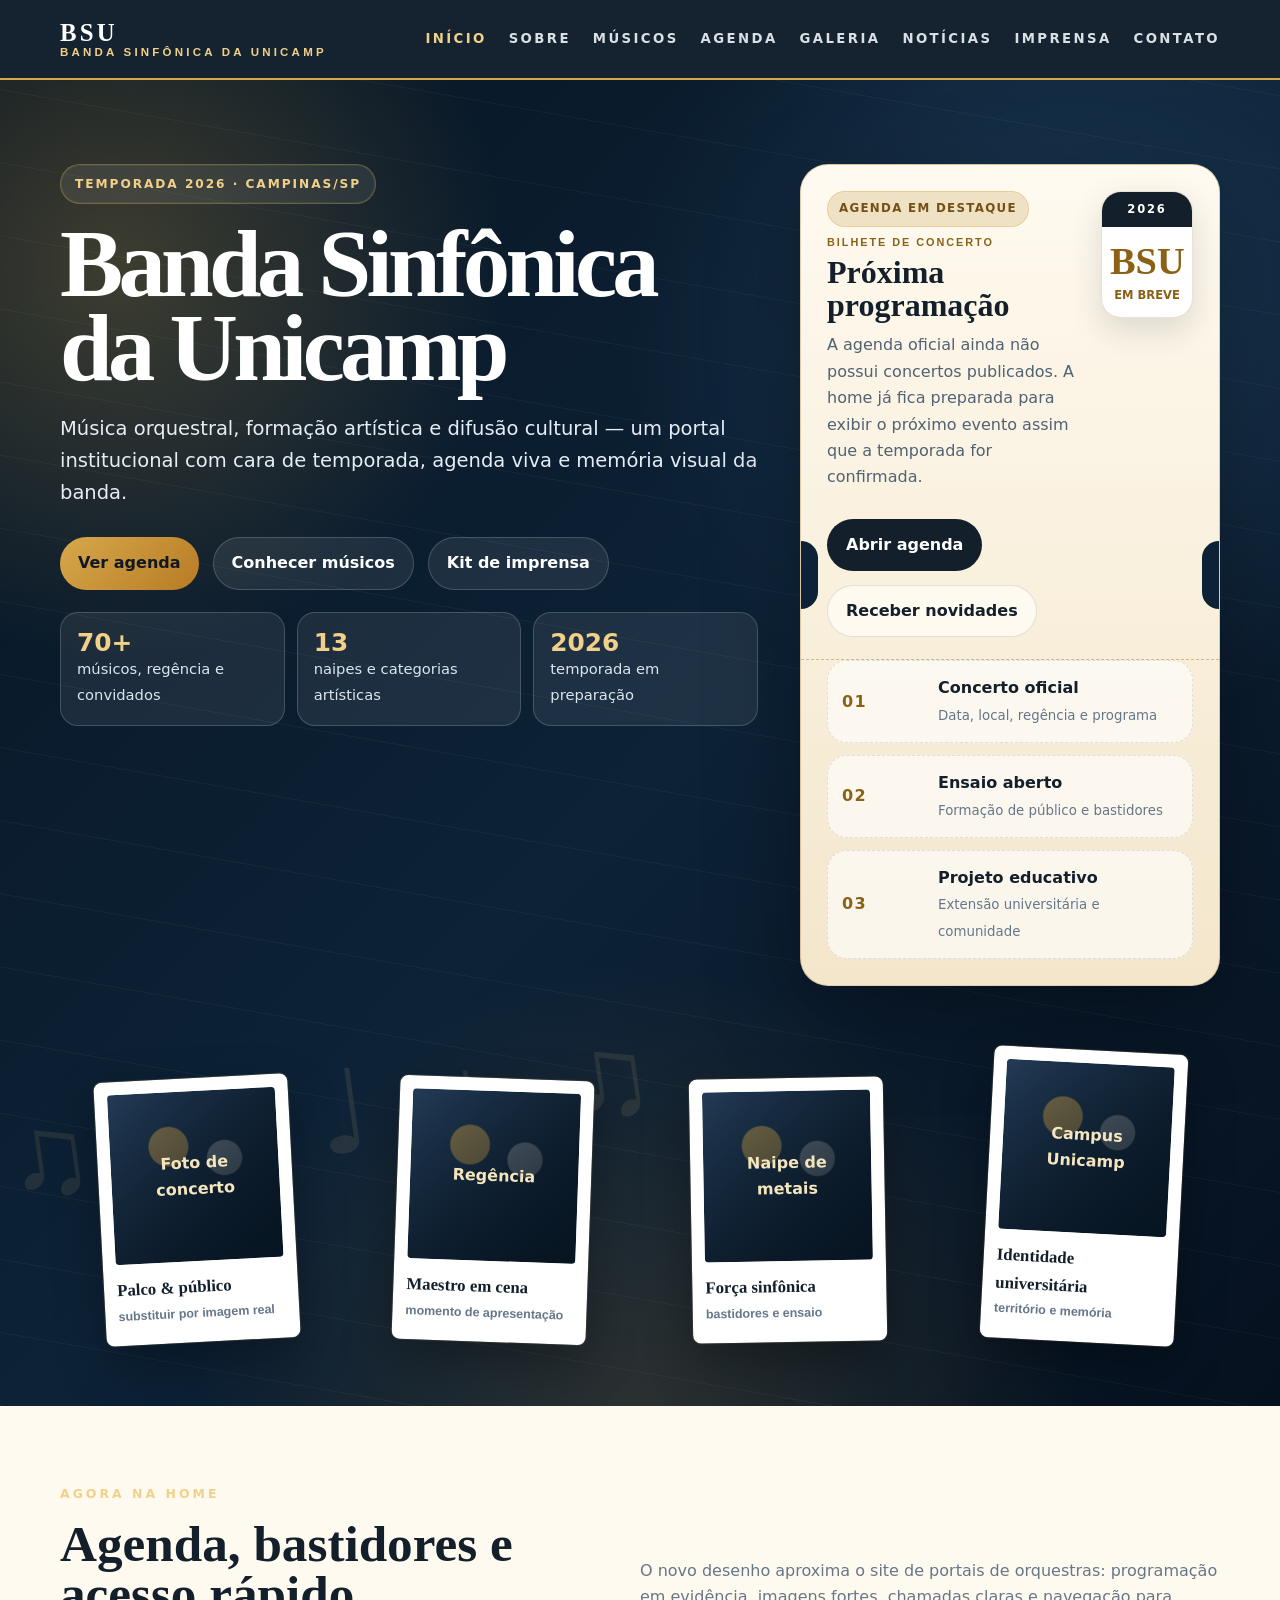
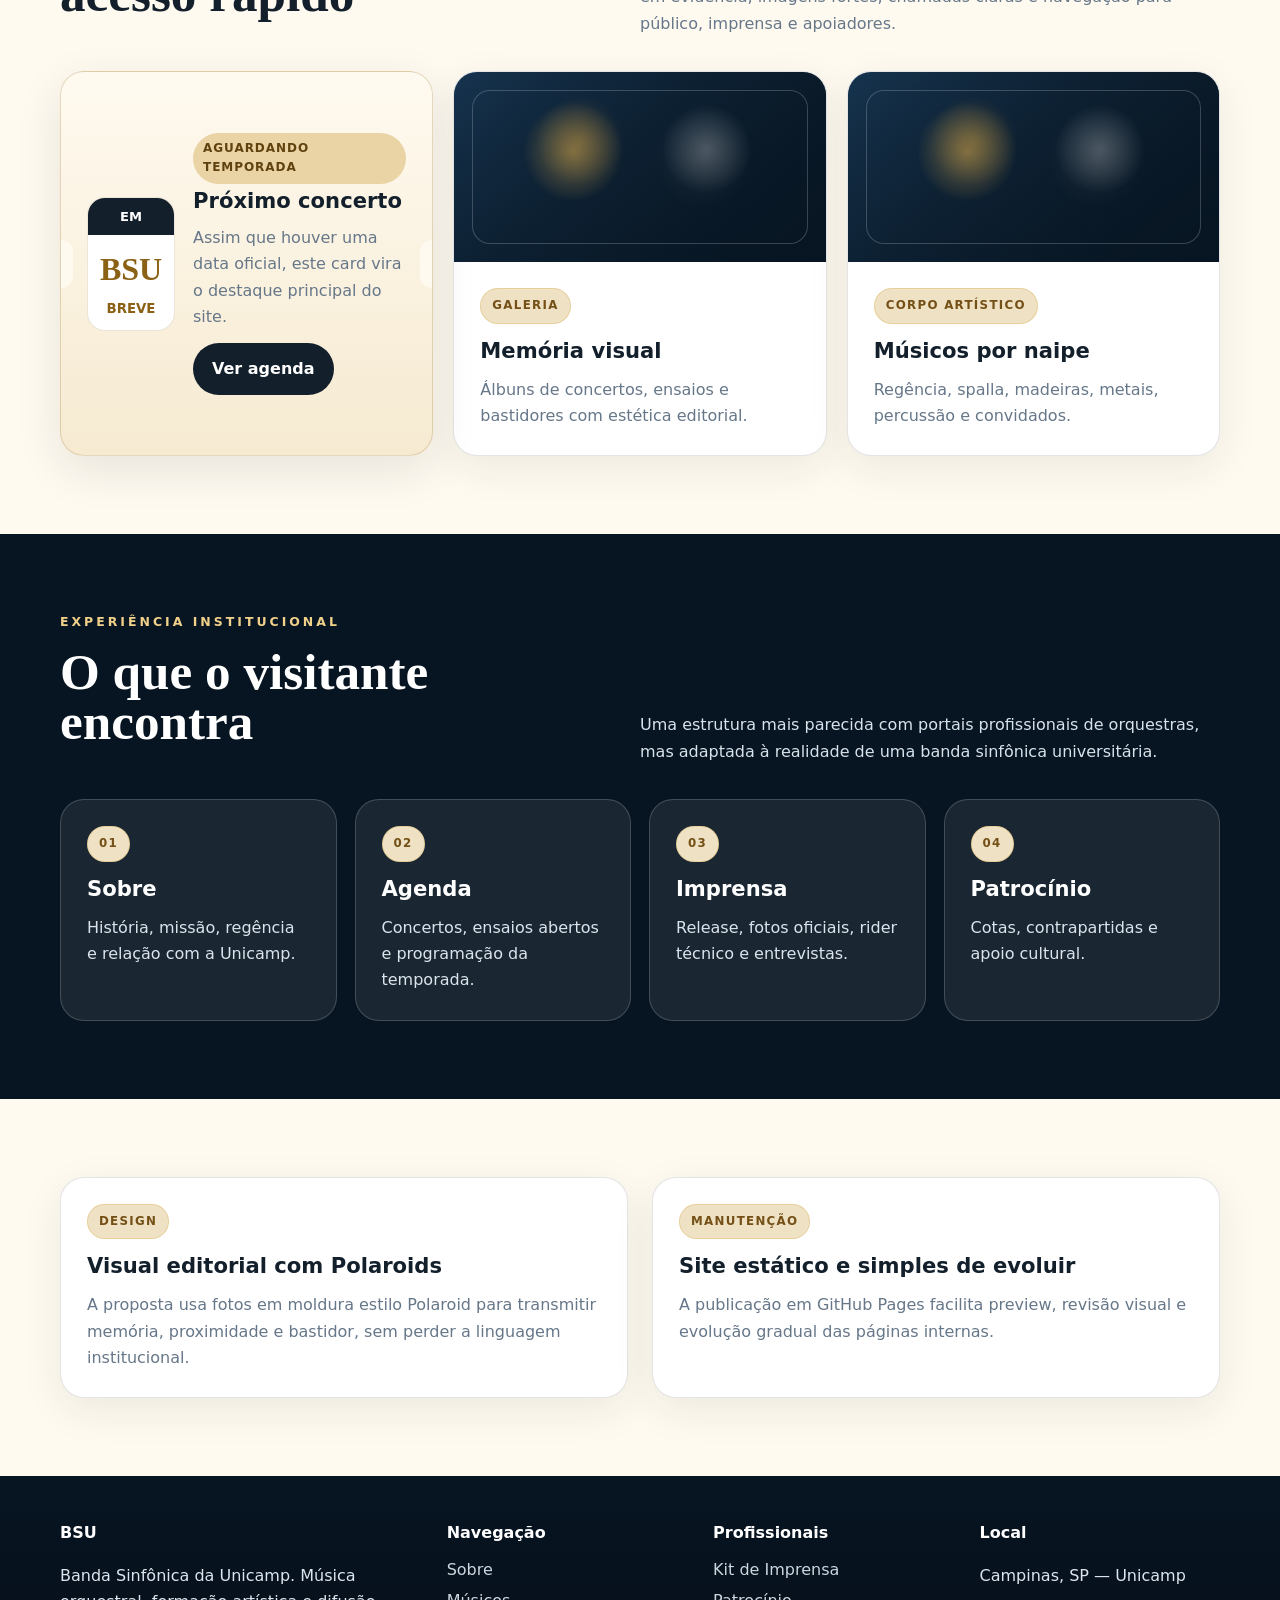
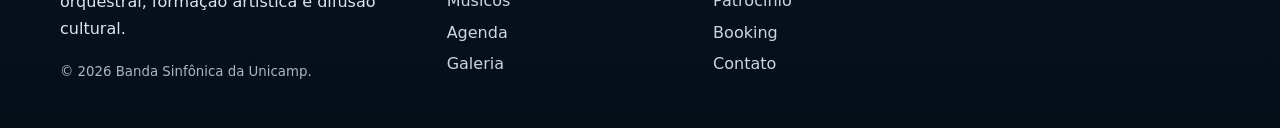
==== commit fd942428: "style: aplicar camada visual de teatro na home" ====
--- a/index.html
+++ b/index.html
@@ -6,21 +6,16 @@
   <meta name="description" content="Preview institucional da Banda Sinfônica da Unicamp com design editorial, agenda em destaque, músicos, imprensa e contato.">
   <title>BSU — Banda Sinfônica da Unicamp</title>
   <link rel="stylesheet" href="assets/css/style.css">
+  <link rel="stylesheet" href="assets/css/theater.css">
 </head>
 <body>
   <header class="site-header">
     <div class="container nav">
       <a class="brand" href="index.html"><strong>BSU</strong><span>Banda Sinfônica da Unicamp</span></a>
       <nav class="menu" aria-label="Navegação principal">
-        <a class="active" href="index.html">Início</a>
-        <a href="sobre.html">Sobre</a>
-        <a href="musicos.html">Músicos</a>
-        <a href="agenda.html">Agenda</a>
-        <a href="galeria.html">Galeria</a>
-        <a href="noticias.html">Notícias</a>
-        <a href="imprensa.html">Imprensa</a>
-        <a href="contato.html">Contato</a>
+        <a class="active" href="index.html">Início</a><a href="sobre.html">Sobre</a><a href="musicos.html">Músicos</a><a href="agenda.html">Agenda</a><a href="galeria.html">Galeria</a><a href="noticias.html">Notícias</a><a href="imprensa.html">Imprensa</a><a href="contato.html">Contato</a>
       </nav>
+      <details class="mobile-menu"><summary class="hamb" aria-label="Abrir menu"><span></span></summary><nav class="mobile-panel" aria-label="Menu mobile"><a class="active" href="index.html">Início</a><a href="sobre.html">Sobre</a><a href="musicos.html">Músicos</a><a href="agenda.html">Agenda</a><a href="galeria.html">Galeria</a><a href="noticias.html">Notícias</a><a href="imprensa.html">Imprensa</a><a href="contato.html">Contato</a></nav></details>
     </div>
   </header>
 
@@ -31,110 +26,22 @@
           <div class="home-kicker">Temporada 2026 · Campinas/SP</div>
           <h1>Banda Sinfônica da Unicamp</h1>
           <p>Música orquestral, formação artística e difusão cultural — um portal institucional com cara de temporada, agenda viva e memória visual da banda.</p>
-          <div class="actions">
-            <a class="btn primary" href="agenda.html">Ver agenda</a>
-            <a class="btn" href="musicos.html">Conhecer músicos</a>
-            <a class="btn" href="imprensa.html">Kit de imprensa</a>
-          </div>
-          <div class="hero-note" aria-label="Destaques institucionais">
-            <div><b>70+</b><span>músicos, regência e convidados</span></div>
-            <div><b>13</b><span>naipes e categorias artísticas</span></div>
-            <div><b>2026</b><span>temporada em preparação</span></div>
-          </div>
+          <div class="actions"><a class="btn primary" href="agenda.html">Ver agenda</a><a class="btn" href="musicos.html">Conhecer músicos</a><a class="btn" href="imprensa.html">Kit de imprensa</a></div>
+          <div class="hero-note" aria-label="Destaques institucionais"><div><b>70+</b><span>músicos, regência e convidados</span></div><div><b>13</b><span>naipes e categorias artísticas</span></div><div><b>2026</b><span>temporada em preparação</span></div></div>
         </div>
-
         <aside class="hero-program" aria-label="Agenda em destaque">
-          <div class="program-top">
-            <div class="program-content">
-              <span class="tag">Agenda em destaque</span>
-              <h2>Próxima programação</h2>
-              <p>A agenda oficial ainda não possui concertos publicados. A home já fica preparada para exibir o próximo evento assim que a temporada for confirmada.</p>
-              <div class="actions">
-                <a class="btn dark" href="agenda.html">Abrir agenda</a>
-                <a class="btn light" href="contato.html">Receber novidades</a>
-              </div>
-            </div>
-            <div class="program-date" aria-hidden="true"><span>2026</span><b>BSU</b><small>em breve</small></div>
-          </div>
-          <div class="program-list">
-            <div class="program-item"><time>01</time><div><strong>Concerto oficial</strong><small>Data, local, regência e programa</small></div></div>
-            <div class="program-item"><time>02</time><div><strong>Ensaio aberto</strong><small>Formação de público e bastidores</small></div></div>
-            <div class="program-item"><time>03</time><div><strong>Projeto educativo</strong><small>Extensão universitária e comunidade</small></div></div>
-          </div>
+          <div class="program-top"><div class="program-content"><span class="tag">Agenda em destaque</span><h2>Próxima programação</h2><p>A agenda oficial ainda não possui concertos publicados. A home já fica preparada para exibir o próximo evento assim que a temporada for confirmada.</p><div class="actions"><a class="btn dark" href="agenda.html">Abrir agenda</a><a class="btn light" href="contato.html">Receber novidades</a></div></div><div class="program-date" aria-hidden="true"><span>2026</span><b>BSU</b><small>em breve</small></div></div>
+          <div class="program-list"><div class="program-item"><time>01</time><div><strong>Concerto oficial</strong><small>Data, local, regência e programa</small></div></div><div class="program-item"><time>02</time><div><strong>Ensaio aberto</strong><small>Formação de público e bastidores</small></div></div><div class="program-item"><time>03</time><div><strong>Projeto educativo</strong><small>Extensão universitária e comunidade</small></div></div></div>
         </aside>
       </div>
-
-      <div class="container polaroid-stage" aria-label="Memória visual em estilo polaroid">
-        <div class="polaroid-stack">
-          <figure class="polaroid"><div class="photo">Foto de concerto</div><figcaption>Palco & público<small>substituir por imagem real</small></figcaption></figure>
-          <figure class="polaroid"><div class="photo">Regência</div><figcaption>Maestro em cena<small>momento de apresentação</small></figcaption></figure>
-          <figure class="polaroid"><div class="photo">Naipe de metais</div><figcaption>Força sinfônica<small>bastidores e ensaio</small></figcaption></figure>
-          <figure class="polaroid"><div class="photo">Campus Unicamp</div><figcaption>Identidade universitária<small>território e memória</small></figcaption></figure>
-        </div>
-      </div>
+      <div class="container polaroid-stage" aria-label="Memória visual em estilo polaroid"><div class="polaroid-stack"><figure class="polaroid"><div class="photo">Foto de concerto</div><figcaption>Palco & público<small>substituir por imagem real</small></figcaption></figure><figure class="polaroid"><div class="photo">Regência</div><figcaption>Maestro em cena<small>momento de apresentação</small></figcaption></figure><figure class="polaroid"><div class="photo">Naipe de metais</div><figcaption>Força sinfônica<small>bastidores e ensaio</small></figcaption></figure><figure class="polaroid"><div class="photo">Campus Unicamp</div><figcaption>Identidade universitária<small>território e memória</small></figcaption></figure></div></div>
     </section>
 
-    <section class="section">
-      <div class="container">
-        <div class="section-title">
-          <div>
-            <div class="eyebrow">Agora na home</div>
-            <h2>Agenda, bastidores e acesso rápido</h2>
-          </div>
-          <p>O novo desenho aproxima o site de portais de orquestras: programação em evidência, imagens fortes, chamadas claras e navegação para público, imprensa e apoiadores.</p>
-        </div>
-        <div class="grid-3">
-          <article class="card agenda-card">
-            <div class="agenda-date"><b>Em</b><span>BSU</span><small>breve</small></div>
-            <div class="agenda-copy"><span class="status">aguardando temporada</span><h3>Próximo concerto</h3><p>Assim que houver uma data oficial, este card vira o destaque principal do site.</p><a class="btn dark" href="agenda.html">Ver agenda</a></div>
-          </article>
-          <a class="card featured" href="galeria.html"><div class="card-media"></div><div class="card-body"><span class="tag">Galeria</span><h3>Memória visual</h3><p>Álbuns de concertos, ensaios e bastidores com estética editorial.</p></div></a>
-          <a class="card featured" href="musicos.html"><div class="card-media"></div><div class="card-body"><span class="tag">Corpo artístico</span><h3>Músicos por naipe</h3><p>Regência, spalla, madeiras, metais, percussão e convidados.</p></div></a>
-        </div>
-      </div>
-    </section>
-
-    <section class="section navy">
-      <div class="container">
-        <div class="section-title">
-          <div>
-            <div class="eyebrow">Experiência institucional</div>
-            <h2>O que o visitante encontra</h2>
-          </div>
-          <p>Uma estrutura mais parecida com portais profissionais de orquestras, mas adaptada à realidade de uma banda sinfônica universitária.</p>
-        </div>
-        <div class="grid-4">
-          <a class="card" href="sobre.html"><span class="tag">01</span><h3>Sobre</h3><p>História, missão, regência e relação com a Unicamp.</p></a>
-          <a class="card" href="agenda.html"><span class="tag">02</span><h3>Agenda</h3><p>Concertos, ensaios abertos e programação da temporada.</p></a>
-          <a class="card" href="imprensa.html"><span class="tag">03</span><h3>Imprensa</h3><p>Release, fotos oficiais, rider técnico e entrevistas.</p></a>
-          <a class="card" href="patrocinio.html"><span class="tag">04</span><h3>Patrocínio</h3><p>Cotas, contrapartidas e apoio cultural.</p></a>
-        </div>
-      </div>
-    </section>
-
-    <section class="section">
-      <div class="container grid-2">
-        <div class="card">
-          <span class="tag">Design</span>
-          <h3>Visual editorial com Polaroids</h3>
-          <p>A proposta usa fotos em moldura estilo Polaroid para transmitir memória, proximidade e bastidor, sem perder a linguagem institucional.</p>
-        </div>
-        <div class="card">
-          <span class="tag">Manutenção</span>
-          <h3>Site estático e simples de evoluir</h3>
-          <p>A publicação em GitHub Pages facilita preview, revisão visual e evolução gradual das páginas internas.</p>
-        </div>
-      </div>
-    </section>
+    <section class="section"><div class="container"><div class="section-title"><div><div class="eyebrow">Agora na home</div><h2>Agenda, bastidores e acesso rápido</h2></div><p>O novo desenho aproxima o site de portais de orquestras: programação em evidência, imagens fortes, chamadas claras e navegação para público, imprensa e apoiadores.</p></div><div class="grid-3"><article class="card agenda-card"><div class="agenda-date"><b>Em</b><span>BSU</span><small>breve</small></div><div class="agenda-copy"><span class="status">aguardando temporada</span><h3>Próximo concerto</h3><p>Assim que houver uma data oficial, este card vira o destaque principal do site.</p><a class="btn dark" href="agenda.html">Ver agenda</a></div></article><a class="card featured" href="galeria.html"><div class="card-media"></div><div class="card-body"><span class="tag">Galeria</span><h3>Memória visual</h3><p>Álbuns de concertos, ensaios e bastidores com estética editorial.</p></div></a><a class="card featured" href="musicos.html"><div class="card-media"></div><div class="card-body"><span class="tag">Corpo artístico</span><h3>Músicos por naipe</h3><p>Regência, spalla, madeiras, metais, percussão e convidados.</p></div></a></div></div></section>
+    <section class="section navy"><div class="container"><div class="section-title"><div><div class="eyebrow">Experiência institucional</div><h2>O que o visitante encontra</h2></div><p>Uma estrutura mais parecida com portais profissionais de orquestras, mas adaptada à realidade de uma banda sinfônica universitária.</p></div><div class="grid-4"><a class="card" href="sobre.html"><span class="tag">01</span><h3>Sobre</h3><p>História, missão, regência e relação com a Unicamp.</p></a><a class="card" href="agenda.html"><span class="tag">02</span><h3>Agenda</h3><p>Concertos, ensaios abertos e programação da temporada.</p></a><a class="card" href="imprensa.html"><span class="tag">03</span><h3>Imprensa</h3><p>Release, fotos oficiais, rider técnico e entrevistas.</p></a><a class="card" href="patrocinio.html"><span class="tag">04</span><h3>Patrocínio</h3><p>Cotas, contrapartidas e apoio cultural.</p></a></div></div></section>
+    <section class="section"><div class="container grid-2"><div class="card"><span class="tag">Design</span><h3>Visual editorial com Polaroids</h3><p>A proposta usa fotos em moldura estilo Polaroid para transmitir memória, proximidade e bastidor, sem perder a linguagem institucional.</p></div><div class="card"><span class="tag">Manutenção</span><h3>Site estático e simples de evoluir</h3><p>A publicação em GitHub Pages facilita preview, revisão visual e evolução gradual das páginas internas.</p></div></div></section>
   </main>
 
-  <footer class="footer">
-    <div class="container footer-grid">
-      <div><h4>BSU</h4><p>Banda Sinfônica da Unicamp. Música orquestral, formação artística e difusão cultural.</p><small>© 2026 Banda Sinfônica da Unicamp.</small></div>
-      <div><h4>Navegação</h4><a href="sobre.html">Sobre</a><a href="musicos.html">Músicos</a><a href="agenda.html">Agenda</a><a href="galeria.html">Galeria</a></div>
-      <div><h4>Profissionais</h4><a href="imprensa.html">Kit de Imprensa</a><a href="patrocinio.html">Patrocínio</a><a href="booking.html">Booking</a><a href="contato.html">Contato</a></div>
-      <div><h4>Local</h4><p>Campinas, SP — Unicamp</p></div>
-    </div>
-  </footer>
+  <footer class="footer"><div class="container footer-grid"><div><h4>BSU</h4><p>Banda Sinfônica da Unicamp. Música orquestral, formação artística e difusão cultural.</p><small>© 2026 Banda Sinfônica da Unicamp.</small></div><div><h4>Navegação</h4><a href="sobre.html">Sobre</a><a href="musicos.html">Músicos</a><a href="agenda.html">Agenda</a><a href="galeria.html">Galeria</a></div><div><h4>Profissionais</h4><a href="imprensa.html">Kit de Imprensa</a><a href="patrocinio.html">Patrocínio</a><a href="booking.html">Booking</a><a href="contato.html">Contato</a></div><div><h4>Local</h4><p>Campinas, SP — Unicamp</p></div></div></footer>
 </body>
-</html>
+</html>
--- a/assets/css/style.css
+++ b/assets/css/style.css
@@ -1,133 +1,21 @@
 :root{
-  --navy:#071522;
-  --navy-2:#0d2237;
-  --navy-3:#12314f;
-  --blue:#173b5c;
-  --gold:#d7a84b;
-  --gold-2:#f1d18a;
-  --paper:#fffaf0;
-  --paper-2:#f6efe2;
-  --ink:#13202c;
-  --muted:#667789;
-  --line:rgba(19,32,44,.12);
-  --white-line:rgba(255,255,255,.18);
-  --shadow:0 22px 70px rgba(19,32,44,.16);
-  --shadow-dark:0 28px 80px rgba(0,0,0,.32);
-  --radius:24px;
-  font-family:Inter,ui-sans-serif,system-ui,-apple-system,Segoe UI,Roboto,Arial,sans-serif;
+  --navy:#071522;--navy-2:#0d2237;--navy-3:#12314f;--blue:#173b5c;--gold:#d7a84b;--gold-2:#f1d18a;--paper:#fffaf0;--paper-2:#f6efe2;--ink:#13202c;--muted:#667789;--line:rgba(19,32,44,.12);--white-line:rgba(255,255,255,.18);--shadow:0 22px 70px rgba(19,32,44,.16);--shadow-dark:0 28px 80px rgba(0,0,0,.32);--radius:24px;font-family:Inter,ui-sans-serif,system-ui,-apple-system,Segoe UI,Roboto,Arial,sans-serif
 }
-*{box-sizing:border-box}
-html{scroll-behavior:smooth}
-body{margin:0;background:var(--paper);color:var(--ink);line-height:1.65}
-a{color:inherit;text-decoration:none}
-img{max-width:100%;display:block}
-.container{width:min(1160px,92vw);margin:auto}
-.site-header{position:sticky;top:0;z-index:20;background:rgba(7,21,34,.94);backdrop-filter:blur(18px);border-bottom:2px solid var(--gold)}
-.nav{min-height:78px;display:flex;align-items:center;justify-content:space-between;gap:26px}
-.brand{display:flex;flex-direction:column;line-height:1.05;letter-spacing:.2em;text-transform:uppercase;font-family:Georgia,serif;font-weight:900}
-.brand strong{font-size:1.55rem;color:#fff}
-.brand span{font-size:.72rem;color:var(--gold-2);font-family:Inter,Arial,sans-serif}
-.menu{display:flex;gap:22px;align-items:center;flex-wrap:wrap;font-size:.83rem;font-weight:900;text-transform:uppercase;letter-spacing:.18em;color:#eef3f8}
-.menu a{opacity:.9}
-.menu a:hover,.menu a.active{color:var(--gold-2);opacity:1}
+*{box-sizing:border-box}html{scroll-behavior:smooth}body{margin:0;background:var(--paper);color:var(--ink);line-height:1.65}a{color:inherit;text-decoration:none}img{max-width:100%;display:block}.container{width:min(1160px,92vw);margin:auto}.site-header{position:sticky;top:0;z-index:50;background:rgba(7,21,34,.94);backdrop-filter:blur(18px);border-bottom:2px solid var(--gold)}.nav{min-height:78px;display:flex;align-items:center;justify-content:space-between;gap:26px}.brand{display:flex;flex-direction:column;line-height:1.05;letter-spacing:.2em;text-transform:uppercase;font-family:Georgia,serif;font-weight:900}.brand strong{font-size:1.55rem;color:#fff}.brand span{font-size:.72rem;color:var(--gold-2);font-family:Inter,Arial,sans-serif}.menu{display:flex;gap:22px;align-items:center;flex-wrap:wrap;font-size:.83rem;font-weight:900;text-transform:uppercase;letter-spacing:.18em;color:#eef3f8}.menu a{opacity:.9}.menu a:hover,.menu a.active{color:var(--gold-2);opacity:1}.mobile-menu{display:none}.mobile-menu summary{list-style:none}.mobile-menu summary::-webkit-details-marker{display:none}.hamb{width:44px;height:44px;border-radius:14px;border:1px solid var(--white-line);display:grid;place-items:center;background:rgba(255,255,255,.08);cursor:pointer}.hamb span,.hamb span:before,.hamb span:after{display:block;width:20px;height:2px;background:#fff;border-radius:99px;position:relative}.hamb span:before,.hamb span:after{content:"";position:absolute;left:0}.hamb span:before{top:-7px}.hamb span:after{top:7px}.mobile-panel{position:absolute;left:4vw;right:4vw;top:74px;background:rgba(7,21,34,.98);border:1px solid var(--white-line);border-radius:22px;padding:16px;box-shadow:var(--shadow-dark);display:grid;gap:6px}.mobile-panel a{padding:13px 14px;border-radius:14px;color:#eef3f8;font-weight:900;text-transform:uppercase;letter-spacing:.12em}.mobile-panel a:hover,.mobile-panel a.active{background:rgba(215,168,75,.14);color:var(--gold-2)}
 
-.hero{background:radial-gradient(circle at 80% 16%,rgba(215,168,75,.30),transparent 30%),linear-gradient(135deg,#081827 0%,#102b46 55%,#071522 100%);color:#fff;padding:92px 0}
-.hero.split .container{display:grid;grid-template-columns:1.05fr .95fr;gap:46px;align-items:center}
-.eyebrow{text-transform:uppercase;letter-spacing:.24em;font-size:.78rem;color:var(--gold-2);font-weight:900}
-.hero h1,.page-hero h1,.section-title h2{font-family:Georgia,serif;line-height:.98;margin:14px 0 18px}
-.hero h1{font-size:clamp(3.1rem,7vw,6.5rem)}
-.page-hero h1{font-size:clamp(2.8rem,6vw,5.5rem)}
-.hero p,.page-hero p{font-size:1.16rem;color:#e6edf5;max-width:720px}
-.hero-art{min-height:430px;border-radius:36px;background:linear-gradient(160deg,rgba(255,255,255,.13),rgba(255,255,255,.04));border:1px solid var(--white-line);box-shadow:var(--shadow-dark);position:relative;overflow:hidden}
-.hero-art:before{content:"";position:absolute;inset:28px;border-radius:30px;background:linear-gradient(160deg,rgba(8,24,39,.08),rgba(8,24,39,.82)),radial-gradient(circle at 28% 40%,rgba(215,168,75,.36) 0 12%,transparent 13%),radial-gradient(circle at 64% 30%,rgba(215,168,75,.25) 0 18%,transparent 19%),linear-gradient(135deg,#1b3149,#0b1c2f)}
-.hero-art:after{content:"Área para foto oficial da banda";position:absolute;left:42px;right:42px;bottom:42px;padding:20px;border-radius:22px;background:rgba(8,24,39,.74);border:1px solid var(--white-line);color:#f6e7bd;font-weight:900}
+.hero{background:radial-gradient(circle at 80% 16%,rgba(215,168,75,.30),transparent 30%),linear-gradient(135deg,#081827 0%,#102b46 55%,#071522 100%);color:#fff;padding:92px 0}.hero.split .container{display:grid;grid-template-columns:1.05fr .95fr;gap:46px;align-items:center}.eyebrow{text-transform:uppercase;letter-spacing:.24em;font-size:.78rem;color:var(--gold-2);font-weight:900}.hero h1,.page-hero h1,.section-title h2{font-family:Georgia,serif;line-height:.98;margin:14px 0 18px}.hero h1{font-size:clamp(3.1rem,7vw,6.5rem)}.page-hero h1{font-size:clamp(2.8rem,6vw,5.6rem)}.hero p,.page-hero p{font-size:1.16rem;color:#e6edf5;max-width:720px}.hero-art{min-height:430px;border-radius:36px;background:linear-gradient(160deg,rgba(255,255,255,.13),rgba(255,255,255,.04));border:1px solid var(--white-line);box-shadow:var(--shadow-dark);position:relative;overflow:hidden}.hero-art:before{content:"";position:absolute;inset:28px;border-radius:30px;background:linear-gradient(160deg,rgba(8,24,39,.08),rgba(8,24,39,.82)),radial-gradient(circle at 28% 40%,rgba(215,168,75,.36) 0 12%,transparent 13%),radial-gradient(circle at 64% 30%,rgba(215,168,75,.25) 0 18%,transparent 19%),linear-gradient(135deg,#1b3149,#0b1c2f)}.hero-art:after{content:"Área para foto oficial da banda";position:absolute;left:42px;right:42px;bottom:42px;padding:20px;border-radius:22px;background:rgba(8,24,39,.74);border:1px solid var(--white-line);color:#f6e7bd;font-weight:900}
 
-.home-hero{padding:84px 0 48px;background:radial-gradient(circle at 9% 14%,rgba(215,168,75,.26),transparent 24%),radial-gradient(circle at 82% 18%,rgba(69,124,169,.28),transparent 28%),linear-gradient(135deg,#071522 0%,#0d2237 52%,#06111f 100%);color:#fff;overflow:hidden}
-.home-hero-grid{display:grid;grid-template-columns:minmax(0,1fr) 420px;gap:42px;align-items:stretch}
-.home-kicker{display:inline-flex;gap:10px;align-items:center;margin-bottom:18px;padding:9px 14px;border-radius:999px;background:rgba(255,255,255,.08);border:1px solid var(--white-line);color:var(--gold-2);font-weight:900;text-transform:uppercase;letter-spacing:.16em;font-size:.76rem}
-.home-hero h1{font-family:Georgia,serif;font-size:clamp(3.4rem,7.4vw,7.1rem);line-height:.89;margin:0 0 22px;letter-spacing:-.05em;max-width:820px}
-.home-hero p{font-size:1.22rem;color:#e6edf5;max-width:710px;margin:0}
-.hero-note{margin-top:22px;display:grid;grid-template-columns:repeat(3,1fr);gap:12px;max-width:720px}
-.hero-note div{padding:16px;border-radius:18px;background:rgba(255,255,255,.075);border:1px solid var(--white-line)}
-.hero-note b{display:block;color:var(--gold-2);font-size:1.55rem;line-height:1.1}
-.hero-note span{color:#dce6ef;font-size:.92rem}
-.actions{display:flex;gap:14px;flex-wrap:wrap;margin-top:28px}
-.btn{display:inline-flex;align-items:center;justify-content:center;border-radius:999px;border:1px solid var(--white-line);padding:12px 18px;font-weight:900;background:rgba(255,255,255,.08);color:#fff}
-.btn.primary{background:linear-gradient(135deg,var(--gold),#b87b24);color:#101923;border:0}
-.btn.dark{border-color:var(--line);background:var(--ink);color:#fff}
-.btn.light{color:var(--ink);background:#fff;border-color:var(--line)}
-.btn:hover{transform:translateY(-1px)}
+.home-hero{padding:84px 0 48px;background:radial-gradient(circle at 9% 14%,rgba(215,168,75,.26),transparent 24%),radial-gradient(circle at 82% 18%,rgba(69,124,169,.28),transparent 28%),linear-gradient(135deg,#071522 0%,#0d2237 52%,#06111f 100%);color:#fff;overflow:hidden}.home-hero-grid{display:grid;grid-template-columns:minmax(0,1fr) 420px;gap:42px;align-items:stretch}.home-kicker{display:inline-flex;gap:10px;align-items:center;margin-bottom:18px;padding:9px 14px;border-radius:999px;background:rgba(255,255,255,.08);border:1px solid var(--white-line);color:var(--gold-2);font-weight:900;text-transform:uppercase;letter-spacing:.16em;font-size:.76rem}.home-hero h1{font-family:Georgia,serif;font-size:clamp(3.4rem,7.4vw,7.1rem);line-height:.89;margin:0 0 22px;letter-spacing:-.05em;max-width:820px}.home-hero p{font-size:1.22rem;color:#e6edf5;max-width:710px;margin:0}.hero-note{margin-top:22px;display:grid;grid-template-columns:repeat(3,1fr);gap:12px;max-width:720px}.hero-note div{padding:16px;border-radius:18px;background:rgba(255,255,255,.075);border:1px solid var(--white-line)}.hero-note b{display:block;color:var(--gold-2);font-size:1.55rem;line-height:1.1}.hero-note span{color:#dce6ef;font-size:.92rem}.actions{display:flex;gap:14px;flex-wrap:wrap;margin-top:28px}.btn{display:inline-flex;align-items:center;justify-content:center;border-radius:999px;border:1px solid var(--white-line);padding:12px 18px;font-weight:900;background:rgba(255,255,255,.08);color:#fff;transition:.2s}.btn.primary{background:linear-gradient(135deg,var(--gold),#b87b24);color:#101923;border:0}.btn.dark{border-color:var(--line);background:var(--ink);color:#fff}.btn.light{color:var(--ink);background:#fff;border-color:var(--line)}.btn:hover{transform:translateY(-1px)}
+.hero-program{border-radius:34px;background:linear-gradient(180deg,rgba(255,250,240,.98),rgba(246,239,226,.96));color:var(--ink);padding:24px;box-shadow:var(--shadow-dark);border:1px solid rgba(255,255,255,.34);position:relative;overflow:hidden}.hero-program:before{content:"";position:absolute;right:-60px;top:-70px;width:190px;height:190px;border-radius:50%;background:rgba(215,168,75,.2)}.program-top{position:relative;display:flex;justify-content:space-between;gap:18px;align-items:flex-start;padding-bottom:18px;border-bottom:1px solid var(--line)}.program-date{width:92px;min-width:92px;border-radius:24px;overflow:hidden;text-align:center;box-shadow:0 12px 32px rgba(19,32,44,.14);background:#fff}.program-date span{display:block;background:var(--ink);color:#fff;font-size:.72rem;font-weight:900;text-transform:uppercase;letter-spacing:.16em;padding:8px}.program-date b{display:block;font-family:Georgia,serif;font-size:2.4rem;line-height:1;padding:15px 8px 6px;color:#8a6115}.program-date small{display:block;font-size:.72rem;text-transform:uppercase;font-weight:900;color:#8a6115;padding:0 8px 12px}.program-content h2{font-family:Georgia,serif;font-size:2.15rem;line-height:1.04;margin:10px 0}.program-content p{color:#516273;margin:0 0 16px;font-size:1rem}.program-list{position:relative;margin-top:18px;display:grid;gap:12px}.program-item{display:grid;grid-template-columns:82px 1fr;gap:14px;align-items:center;padding:14px;border-radius:20px;background:#fff;border:1px solid var(--line)}.program-item time{font-weight:900;color:#8a6115;text-transform:uppercase;letter-spacing:.08em}.program-item strong{display:block}.program-item small{color:var(--muted)}
+.polaroid-stage{position:relative;margin-top:48px;min-height:280px}.polaroid-stack{display:grid;grid-template-columns:repeat(4,1fr);gap:22px;align-items:end}.polaroid{background:#fff;color:var(--ink);padding:12px 12px 18px;border-radius:8px;box-shadow:0 18px 48px rgba(0,0,0,.32);border:1px solid rgba(255,255,255,.58);transform:rotate(var(--rotate));transition:.2s}.polaroid:hover{transform:rotate(0deg) translateY(-6px)}.polaroid .photo{min-height:170px;border-radius:4px;background:linear-gradient(140deg,rgba(8,24,39,.18),rgba(8,24,39,.8)),radial-gradient(circle at 35% 32%,rgba(215,168,75,.58) 0 12%,transparent 13%),radial-gradient(circle at 68% 40%,rgba(255,255,255,.35) 0 11%,transparent 12%),linear-gradient(135deg,#253f5d,#071522);display:grid;place-items:center;color:#f5e5bd;font-weight:900;text-align:center;padding:18px}.polaroid figcaption{margin-top:12px;font-weight:900;font-family:Georgia,serif;font-size:1.05rem}.polaroid small{display:block;color:var(--muted);font-family:Inter,Arial,sans-serif;font-size:.78rem;margin-top:2px}.polaroid:nth-child(1){--rotate:-3deg}.polaroid:nth-child(2){--rotate:2deg}.polaroid:nth-child(3){--rotate:-1deg}.polaroid:nth-child(4){--rotate:3deg}
 
-.hero-program{border-radius:34px;background:linear-gradient(180deg,rgba(255,250,240,.98),rgba(246,239,226,.96));color:var(--ink);padding:24px;box-shadow:var(--shadow-dark);border:1px solid rgba(255,255,255,.34);position:relative;overflow:hidden}
-.hero-program:before{content:"";position:absolute;right:-60px;top:-70px;width:190px;height:190px;border-radius:50%;background:rgba(215,168,75,.2)}
-.program-top{position:relative;display:flex;justify-content:space-between;gap:18px;align-items:flex-start;padding-bottom:18px;border-bottom:1px solid var(--line)}
-.program-date{width:92px;min-width:92px;border-radius:24px;overflow:hidden;text-align:center;box-shadow:0 12px 32px rgba(19,32,44,.14);background:#fff}
-.program-date span{display:block;background:var(--ink);color:#fff;font-size:.72rem;font-weight:900;text-transform:uppercase;letter-spacing:.16em;padding:8px}
-.program-date b{display:block;font-family:Georgia,serif;font-size:2.4rem;line-height:1;padding:15px 8px 6px;color:#8a6115}
-.program-date small{display:block;font-size:.72rem;text-transform:uppercase;font-weight:900;color:#8a6115;padding:0 8px 12px}
-.program-content h2{font-family:Georgia,serif;font-size:2.15rem;line-height:1.04;margin:10px 0 10px}
-.program-content p{color:#516273;margin:0 0 16px;font-size:1rem}
-.program-list{position:relative;margin-top:18px;display:grid;gap:12px}
-.program-item{display:grid;grid-template-columns:82px 1fr;gap:14px;align-items:center;padding:14px;border-radius:20px;background:#fff;border:1px solid var(--line)}
-.program-item time{font-weight:900;color:#8a6115;text-transform:uppercase;letter-spacing:.08em}
-.program-item strong{display:block}.program-item small{color:var(--muted)}
+.page-hero{position:relative;background:radial-gradient(circle at 8% 10%,rgba(215,168,75,.22),transparent 25%),radial-gradient(circle at 86% 22%,rgba(69,124,169,.32),transparent 28%),linear-gradient(135deg,#071522 0%,#0d2237 54%,#06111f 100%);color:#fff;padding:92px 0 72px;border-bottom:1px solid rgba(255,255,255,.08);overflow:hidden}.page-hero:after{content:"";position:absolute;right:8vw;bottom:-55px;width:220px;height:220px;border-radius:50%;border:1px solid rgba(215,168,75,.28);background:rgba(255,255,255,.035)}.page-hero .container{position:relative;z-index:1}.page-hero p{max-width:780px}.breadcrumb{display:flex;gap:8px;font-size:.9rem;color:#d7e0e8;margin-bottom:20px}.breadcrumb a{color:var(--gold-2)}
 
-.polaroid-stage{position:relative;margin-top:48px;min-height:280px}
-.polaroid-stack{display:grid;grid-template-columns:repeat(4,1fr);gap:22px;align-items:end}
-.polaroid{background:#fff;color:var(--ink);padding:12px 12px 18px;border-radius:8px;box-shadow:0 18px 48px rgba(0,0,0,.32);border:1px solid rgba(255,255,255,.58);transform:rotate(var(--rotate));transition:.2s}
-.polaroid:hover{transform:rotate(0deg) translateY(-6px)}
-.polaroid .photo{min-height:170px;border-radius:4px;background:linear-gradient(140deg,rgba(8,24,39,.18),rgba(8,24,39,.8)),radial-gradient(circle at 35% 32%,rgba(215,168,75,.58) 0 12%,transparent 13%),radial-gradient(circle at 68% 40%,rgba(255,255,255,.35) 0 11%,transparent 12%),linear-gradient(135deg,#253f5d,#071522);display:grid;place-items:center;color:#f5e5bd;font-weight:900;text-align:center;padding:18px}
-.polaroid figcaption{margin-top:12px;font-weight:900;font-family:Georgia,serif;font-size:1.05rem}
-.polaroid small{display:block;color:var(--muted);font-family:Inter,Arial,sans-serif;font-size:.78rem;margin-top:2px}
-.polaroid:nth-child(1){--rotate:-3deg}.polaroid:nth-child(2){--rotate:2deg}.polaroid:nth-child(3){--rotate:-1deg}.polaroid:nth-child(4){--rotate:3deg}
-
-.section{padding:78px 0}
-.section.navy{background:var(--navy);color:#fff}
-.section-title{display:flex;justify-content:space-between;align-items:end;gap:28px;margin-bottom:34px}
-.section-title h2{font-size:clamp(2.1rem,4vw,3.7rem)}
-.section-title p{max-width:580px;margin:0;color:var(--muted)}
-.navy .section-title p{color:#d8e2eb}
-.grid-4{display:grid;grid-template-columns:repeat(4,1fr);gap:18px}
-.grid-3{display:grid;grid-template-columns:repeat(3,1fr);gap:20px}
-.grid-2{display:grid;grid-template-columns:repeat(2,1fr);gap:24px}
-.card{background:#fff;border:1px solid var(--line);border-radius:var(--radius);padding:26px;box-shadow:0 12px 40px rgba(19,32,44,.08)}
-.card.featured{padding:0;overflow:hidden}.card.featured .card-media{height:190px;background:linear-gradient(135deg,#173b5c,#071522);position:relative}.card.featured .card-media:after{content:"";position:absolute;inset:18px;border:1px solid rgba(255,255,255,.2);border-radius:18px;background:radial-gradient(circle at 30% 40%,rgba(215,168,75,.5),transparent 20%),radial-gradient(circle at 70% 38%,rgba(255,255,255,.22),transparent 18%)}.card.featured .card-body{padding:26px}
-.navy .card,.card.dark{background:rgba(255,255,255,.08);border-color:var(--white-line);box-shadow:none;color:#fff}
-.card h3{font-size:1.32rem;margin:10px 0 8px}
-.card p{margin:0;color:var(--muted)}
-.navy .card p,.card.dark p{color:#dbe4ec}
-.tag{display:inline-flex;align-items:center;border-radius:999px;background:#efe2c4;color:#745017;padding:7px 11px;font-size:.74rem;text-transform:uppercase;letter-spacing:.11em;font-weight:900}
-.agenda-card{display:grid;grid-template-columns:88px 1fr;gap:18px;align-items:center}.agenda-date{border-radius:18px;overflow:hidden;text-align:center;background:var(--paper-2);border:1px solid var(--line)}.agenda-date b{display:block;background:var(--ink);color:#fff;padding:8px;font-size:.82rem;text-transform:uppercase}.agenda-date span{display:block;font-family:Georgia,serif;font-size:2rem;font-weight:900;color:#8a6115;padding:8px 8px 2px}.agenda-date small{display:block;color:#8a6115;text-transform:uppercase;font-weight:900;padding-bottom:10px}.agenda-copy h3{margin:0 0 6px}.agenda-copy p{margin:0 0 12px}.status{display:inline-flex;border-radius:999px;padding:6px 10px;background:#f3e4c4;color:#72500f;font-size:.75rem;font-weight:900;text-transform:uppercase;letter-spacing:.08em}
-
-.page-hero{background:linear-gradient(135deg,#081827,#12314f);color:#fff;padding:82px 0 62px;border-bottom:1px solid rgba(255,255,255,.08)}
-.breadcrumb{display:flex;gap:8px;font-size:.9rem;color:#d7e0e8;margin-bottom:20px}
-.breadcrumb a{color:var(--gold-2)}
-.content{max-width:920px}
-.content h2{font-family:Georgia,serif;font-size:2.4rem;line-height:1.1;margin:40px 0 14px}
-.content p{font-size:1.05rem;color:#405064}
-.content .lead{font-size:1.2rem;color:#304152}
-.quote-box{border-left:5px solid var(--gold);background:#fff;padding:22px 26px;border-radius:18px;margin:28px 0;box-shadow:0 10px 34px rgba(19,32,44,.07)}
-.filters{display:flex;flex-wrap:wrap;gap:10px;margin:26px 0 34px}
-.filters a{padding:9px 13px;border-radius:999px;background:#fff;border:1px solid var(--line);font-weight:900;color:#2b3a48}
-.filters a:hover{background:var(--ink);color:#fff}
-.roster-section{scroll-margin-top:100px;margin:34px 0 44px}
-.roster-title{display:flex;justify-content:space-between;align-items:center;gap:18px;border-bottom:1px solid var(--line);padding-bottom:12px;margin-bottom:18px}
-.roster-title h2{margin:0;font-family:Georgia,serif;font-size:2.1rem}
-.count{font-weight:900;color:#7b5a1b;background:#f1e0bc;padding:7px 11px;border-radius:999px}
-.musician-grid{display:grid;grid-template-columns:repeat(3,1fr);gap:14px}
-.musician{background:#fff;border:1px solid var(--line);border-radius:18px;padding:16px;box-shadow:0 8px 28px rgba(19,32,44,.05)}
-.musician small{display:block;color:#95680f;font-weight:900;text-transform:uppercase;letter-spacing:.08em}
-.musician strong{display:block;margin-top:4px}
-.empty-state{border:1px dashed rgba(19,32,44,.22);border-radius:24px;padding:34px;background:#fff}
-.form-grid{display:grid;grid-template-columns:repeat(2,1fr);gap:16px}
-.field{display:flex;flex-direction:column;gap:6px}
-.field input,.field textarea{border:1px solid var(--line);border-radius:16px;padding:13px 14px;font:inherit;background:#fff}
-.field textarea{min-height:140px;resize:vertical}.span-2{grid-column:span 2}
-.footer{background:#06121f;color:#dce6ef;padding:44px 0}
-.footer-grid{display:grid;grid-template-columns:1.2fr repeat(3,.8fr);gap:26px}
-.footer h4{margin:0 0 10px;color:#fff}.footer a{display:block;color:#cbd6df;margin:5px 0}.footer small{color:#aab7c3}
-.notice{padding:14px 16px;border-radius:18px;background:#f7eddb;border:1px solid #e8d3a7;color:#5f4311;font-weight:800}
-
+.section{padding:78px 0}.section.navy{background:var(--navy);color:#fff}.section-title{display:flex;justify-content:space-between;align-items:end;gap:28px;margin-bottom:34px}.section-title h2{font-size:clamp(2.1rem,4vw,3.7rem)}.section-title p{max-width:580px;margin:0;color:var(--muted)}.navy .section-title p{color:#d8e2eb}.grid-4{display:grid;grid-template-columns:repeat(4,1fr);gap:18px}.grid-3{display:grid;grid-template-columns:repeat(3,1fr);gap:20px}.grid-2{display:grid;grid-template-columns:repeat(2,1fr);gap:24px}.card{background:#fff;border:1px solid var(--line);border-radius:var(--radius);padding:26px;box-shadow:0 12px 40px rgba(19,32,44,.08)}.card.featured{padding:0;overflow:hidden}.card.featured .card-media{height:190px;background:linear-gradient(135deg,#173b5c,#071522);position:relative}.card.featured .card-media:after{content:"";position:absolute;inset:18px;border:1px solid rgba(255,255,255,.2);border-radius:18px;background:radial-gradient(circle at 30% 40%,rgba(215,168,75,.5),transparent 20%),radial-gradient(circle at 70% 38%,rgba(255,255,255,.22),transparent 18%)}.card.featured .card-body{padding:26px}.navy .card,.card.dark{background:rgba(255,255,255,.08);border-color:var(--white-line);box-shadow:none;color:#fff}.card h3{font-size:1.32rem;margin:10px 0 8px}.card p{margin:0;color:var(--muted)}.navy .card p,.card.dark p{color:#dbe4ec}.tag{display:inline-flex;align-items:center;border-radius:999px;background:#efe2c4;color:#745017;padding:7px 11px;font-size:.74rem;text-transform:uppercase;letter-spacing:.11em;font-weight:900}.agenda-card{display:grid;grid-template-columns:88px 1fr;gap:18px;align-items:center}.agenda-date{border-radius:18px;overflow:hidden;text-align:center;background:var(--paper-2);border:1px solid var(--line)}.agenda-date b{display:block;background:var(--ink);color:#fff;padding:8px;font-size:.82rem;text-transform:uppercase}.agenda-date span{display:block;font-family:Georgia,serif;font-size:2rem;font-weight:900;color:#8a6115;padding:8px 8px 2px}.agenda-date small{display:block;color:#8a6115;text-transform:uppercase;font-weight:900;padding-bottom:10px}.agenda-copy h3{margin:0 0 6px}.agenda-copy p{margin:0 0 12px}.status{display:inline-flex;border-radius:999px;padding:6px 10px;background:#f3e4c4;color:#72500f;font-size:.75rem;font-weight:900;text-transform:uppercase;letter-spacing:.08em}
+.content{max-width:920px}.content h2{font-family:Georgia,serif;font-size:2.4rem;line-height:1.1;margin:40px 0 14px}.content p{font-size:1.05rem;color:#405064}.content .lead{font-size:1.2rem;color:#304152}.quote-box{border-left:5px solid var(--gold);background:#fff;padding:22px 26px;border-radius:18px;margin:28px 0;box-shadow:0 10px 34px rgba(19,32,44,.07)}.filters{display:flex;flex-wrap:wrap;gap:10px;margin:26px 0 34px}.filters a{padding:9px 13px;border-radius:999px;background:#fff;border:1px solid var(--line);font-weight:900;color:#2b3a48}.filters a:hover{background:var(--ink);color:#fff}.roster-section{scroll-margin-top:100px;margin:34px 0 44px}.roster-title{display:flex;justify-content:space-between;align-items:center;gap:18px;border-bottom:1px solid var(--line);padding-bottom:12px;margin-bottom:18px}.roster-title h2{margin:0;font-family:Georgia,serif;font-size:2.1rem}.count{font-weight:900;color:#7b5a1b;background:#f1e0bc;padding:7px 11px;border-radius:999px}.musician-grid{display:grid;grid-template-columns:repeat(3,1fr);gap:14px}.musician{background:#fff;border:1px solid var(--line);border-radius:18px;padding:16px;box-shadow:0 8px 28px rgba(19,32,44,.05)}.musician small{display:block;color:#95680f;font-weight:900;text-transform:uppercase;letter-spacing:.08em}.musician strong{display:block;margin-top:4px}
+.orchestra-stage{margin:32px 0 42px;padding:28px;border-radius:34px;background:radial-gradient(circle at 50% 0,rgba(215,168,75,.24),transparent 34%),linear-gradient(180deg,#0d2237,#071522);color:#fff;box-shadow:var(--shadow-dark);border:1px solid var(--white-line)}.orchestra-stage h2{font-family:Georgia,serif;font-size:2.5rem;line-height:1;margin:0 0 10px;text-align:center}.orchestra-stage p{color:#dce6ef;text-align:center;margin:0 auto 24px;max-width:760px}.stage-row{display:flex;justify-content:center;gap:14px;flex-wrap:wrap;margin:12px 0}.stage-block{border:1px solid var(--white-line);background:rgba(255,255,255,.08);border-radius:20px;padding:14px 16px;min-width:150px;text-align:center}.stage-block strong{display:block;color:var(--gold-2);font-family:Georgia,serif;font-size:1.1rem}.stage-block span{font-size:.84rem;color:#dce6ef}.stage-row.front .stage-block{min-width:230px}.stage-row.woodwinds .stage-block{background:rgba(255,255,255,.1)}.stage-row.brass .stage-block{background:rgba(215,168,75,.12)}.stage-row.base .stage-block{background:rgba(69,124,169,.16)}
+.empty-state{border:1px dashed rgba(19,32,44,.22);border-radius:24px;padding:34px;background:#fff}.form-grid{display:grid;grid-template-columns:repeat(2,1fr);gap:16px}.field{display:flex;flex-direction:column;gap:6px}.field input,.field textarea{border:1px solid var(--line);border-radius:16px;padding:13px 14px;font:inherit;background:#fff}.field textarea{min-height:140px;resize:vertical}.span-2{grid-column:span 2}.footer{background:#06121f;color:#dce6ef;padding:44px 0}.footer-grid{display:grid;grid-template-columns:1.2fr repeat(3,.8fr);gap:26px}.footer h4{margin:0 0 10px;color:#fff}.footer a{display:block;color:#cbd6df;margin:5px 0}.footer small{color:#aab7c3}.notice{padding:14px 16px;border-radius:18px;background:#f7eddb;border:1px solid #e8d3a7;color:#5f4311;font-weight:800}
 @media(max-width:1040px){.home-hero-grid{grid-template-columns:1fr}.hero-program{max-width:720px}.polaroid-stack{grid-template-columns:repeat(2,1fr)}.grid-4{grid-template-columns:repeat(2,1fr)}}
-@media(max-width:960px){.hero.split .container,.grid-3,.grid-2,.footer-grid{grid-template-columns:1fr}.section-title{display:block}.menu{gap:12px;font-size:.76rem;letter-spacing:.08em}.nav{align-items:flex-start;flex-direction:column;padding:18px 0}.hero{padding:62px 0}.hero-art{min-height:320px}.musician-grid{grid-template-columns:repeat(2,1fr)}.form-grid{grid-template-columns:1fr}.span-2{grid-column:auto}.hero-note{grid-template-columns:1fr 1fr}}
-@media(max-width:620px){.musician-grid,.polaroid-stack,.grid-4{grid-template-columns:1fr}.hero h1,.page-hero h1,.home-hero h1{font-size:2.8rem}.section{padding:54px 0}.card{padding:22px}.brand strong{font-size:1.25rem}.program-top{display:block}.program-date{margin-bottom:16px}.program-item{grid-template-columns:1fr}.agenda-card{grid-template-columns:1fr}.hero-note{grid-template-columns:1fr}}
+@media(max-width:960px){.hero.split .container,.grid-3,.grid-2,.footer-grid{grid-template-columns:1fr}.section-title{display:block}.menu{gap:12px;font-size:.76rem;letter-spacing:.08em}.nav{gap:18px}.hero{padding:62px 0}.hero-art{min-height:320px}.musician-grid{grid-template-columns:repeat(2,1fr)}.form-grid{grid-template-columns:1fr}.span-2{grid-column:auto}.hero-note{grid-template-columns:1fr 1fr}}
+@media(max-width:760px){.site-header{border-bottom:1px solid rgba(215,168,75,.65)}.nav{min-height:66px;flex-direction:row;align-items:center;padding:0}.brand span{display:none}.brand strong{font-size:1.35rem;letter-spacing:.28em}.menu{display:none}.mobile-menu{display:block}.home-hero{padding:54px 0 38px}.home-hero h1{font-size:clamp(2.8rem,14vw,4.8rem)}.home-hero p{font-size:1.05rem}.program-top{display:block}.program-date{margin:18px 0 0}.page-hero{padding:66px 0 52px}.page-hero h1{font-size:clamp(2.5rem,13vw,4.6rem)}.actions .btn{width:100%}.hero-note{grid-template-columns:1fr}.polaroid-stage{margin-top:34px;min-height:0}.polaroid-stack{grid-template-columns:1fr}.polaroid{transform:none}.grid-4{grid-template-columns:1fr}.agenda-card{grid-template-columns:1fr}.program-item{grid-template-columns:1fr}.stage-row{display:grid;grid-template-columns:1fr}.stage-block,.stage-row.front .stage-block{min-width:0;width:100%}}
+@media(max-width:620px){.musician-grid{grid-template-columns:1fr}.hero h1{font-size:2.8rem}.section{padding:54px 0}.card{padding:22px}.section-title h2{font-size:2.25rem}.footer-grid{grid-template-columns:1fr}.mobile-panel{top:66px}.container{width:min(100% - 28px,1160px)}}
--- a/assets/css/theater.css
+++ b/assets/css/theater.css
@@ -0,0 +1,9 @@
+/* Camada visual: identidade de concerto/teatro, tickets e movimento musical */
+.home-hero,.page-hero{position:relative;isolation:isolate;overflow:hidden}.home-hero:before,.page-hero:before{content:"♪  ♫     ♬        ♩    ♪        ♫";position:absolute;inset:auto -10vw 18% -10vw;z-index:-1;font-family:Georgia,serif;font-size:clamp(3rem,9vw,8rem);letter-spacing:.18em;white-space:nowrap;color:rgba(241,209,138,.10);transform:rotate(-8deg);animation:score-drift 22s linear infinite;pointer-events:none}.home-hero:after,.page-hero:after{content:"";position:absolute;inset:0;z-index:-2;background:radial-gradient(circle at 50% 100%,rgba(215,168,75,.16),transparent 30%),repeating-linear-gradient(10deg,rgba(255,255,255,.035) 0 1px,transparent 1px 72px);pointer-events:none}@keyframes score-drift{0%{transform:translateX(-8%) rotate(-8deg)}50%{transform:translateX(5%) rotate(-5deg)}100%{transform:translateX(-8%) rotate(-8deg)}}
+.home-kicker,.tag{border:1px solid rgba(215,168,75,.35);box-shadow:inset 0 0 0 1px rgba(255,255,255,.05)}
+.hero-program{border-radius:28px;background:linear-gradient(180deg,#fffaf0,#f3e6cb);border:1px solid rgba(139,97,21,.28);box-shadow:0 30px 90px rgba(0,0,0,.34);position:relative;padding:0;color:var(--ink)}.hero-program:before,.hero-program:after{content:"";position:absolute;top:50%;width:34px;height:68px;background:#0d2237;border-radius:999px;transform:translateY(-50%);z-index:2}.hero-program:before{left:-17px}.hero-program:after{right:-17px}.program-top{padding:26px 26px 22px;border-bottom:1px dashed rgba(139,97,21,.38)}.program-list{padding:0 26px 26px;margin-top:0}.program-item{border-style:dashed;background:rgba(255,255,255,.62)}.program-date{border-radius:20px;border:1px solid rgba(139,97,21,.18)}.program-date span{background:#13202c}.program-content h2:before{content:"Bilhete de concerto";display:block;font-family:Inter,Arial,sans-serif;text-transform:uppercase;letter-spacing:.18em;font-size:.68rem;color:#8a6115;margin:0 0 8px}.program-content h2{font-size:2rem}.hero-program .btn.light{background:#fffaf0}
+.ticket-ribbon{display:inline-flex;align-items:center;gap:10px;border:1px solid rgba(215,168,75,.38);border-radius:999px;padding:8px 12px;background:rgba(255,250,240,.08);color:var(--gold-2);font-weight:900;text-transform:uppercase;letter-spacing:.16em;font-size:.72rem}.card.agenda-card{position:relative;background:linear-gradient(180deg,#fffaf0,#f6ead1);border:1px solid rgba(139,97,21,.22);box-shadow:0 14px 45px rgba(19,32,44,.10);overflow:hidden}.card.agenda-card:before,.card.agenda-card:after{content:"";position:absolute;top:50%;width:24px;height:48px;border-radius:999px;background:var(--paper);transform:translateY(-50%)}.card.agenda-card:before{left:-12px}.card.agenda-card:after{right:-12px}.agenda-date{background:#fff;border-color:rgba(139,97,21,.16)}.status{background:#ead3a5;color:#60420e}
+.card.featured .card-media{background:linear-gradient(145deg,rgba(19,32,44,.28),rgba(7,21,34,.94)),radial-gradient(circle at 34% 36%,rgba(215,168,75,.48),transparent 16%),radial-gradient(circle at 67% 46%,rgba(255,250,240,.22),transparent 18%),linear-gradient(135deg,#173b5c,#071522)}
+.polaroid{box-shadow:0 20px 50px rgba(0,0,0,.30),0 0 0 1px rgba(215,168,75,.12)}.polaroid .photo{background:linear-gradient(140deg,rgba(19,32,44,.12),rgba(7,21,34,.88)),radial-gradient(circle at 35% 32%,rgba(215,168,75,.58) 0 12%,transparent 13%),radial-gradient(circle at 68% 40%,rgba(255,250,240,.35) 0 11%,transparent 12%),linear-gradient(135deg,#253f5d,#071522)}
+.footer{background:linear-gradient(180deg,#071522,#050d17)}
+@media(max-width:760px){.home-hero:before,.page-hero:before{font-size:3.4rem;inset:auto -20vw 8% -20vw}.hero-program:before,.hero-program:after{display:none}.program-top,.program-list{padding-left:20px;padding-right:20px}.card.agenda-card:before,.card.agenda-card:after{display:none}}
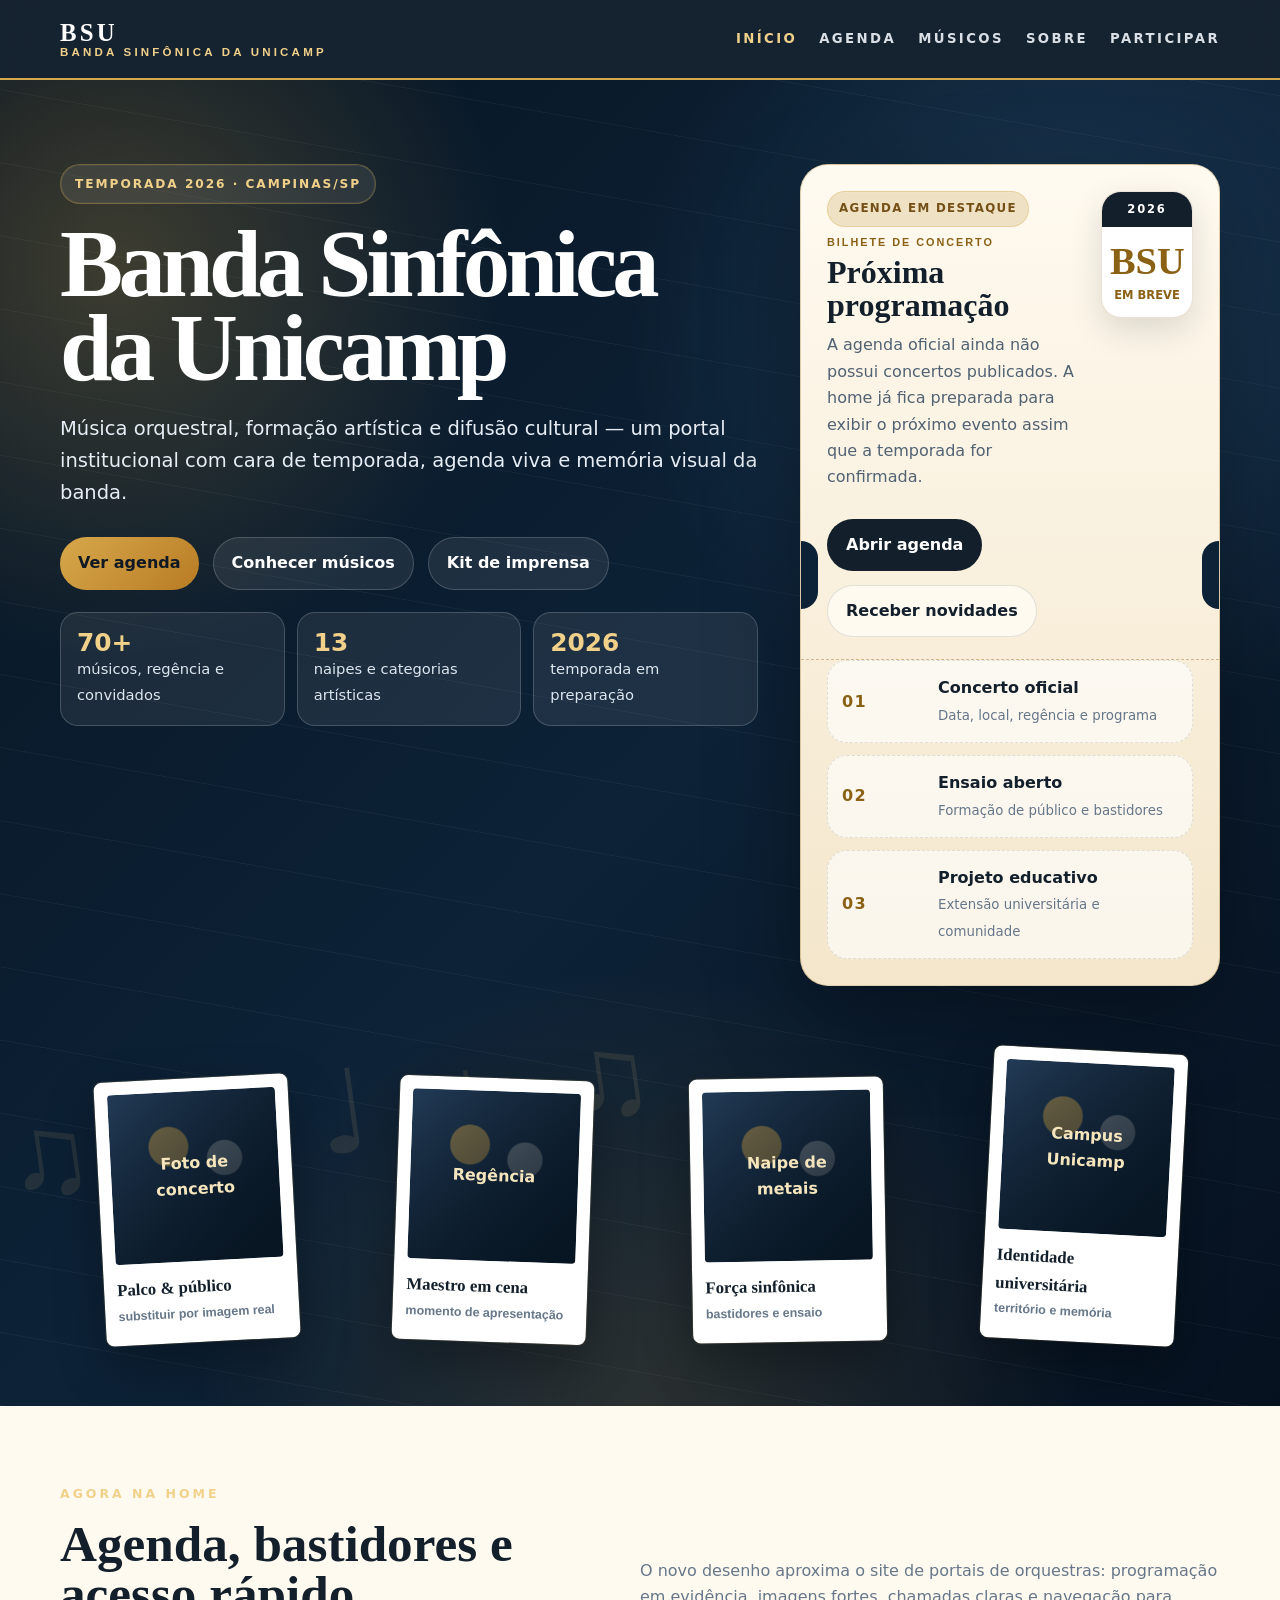
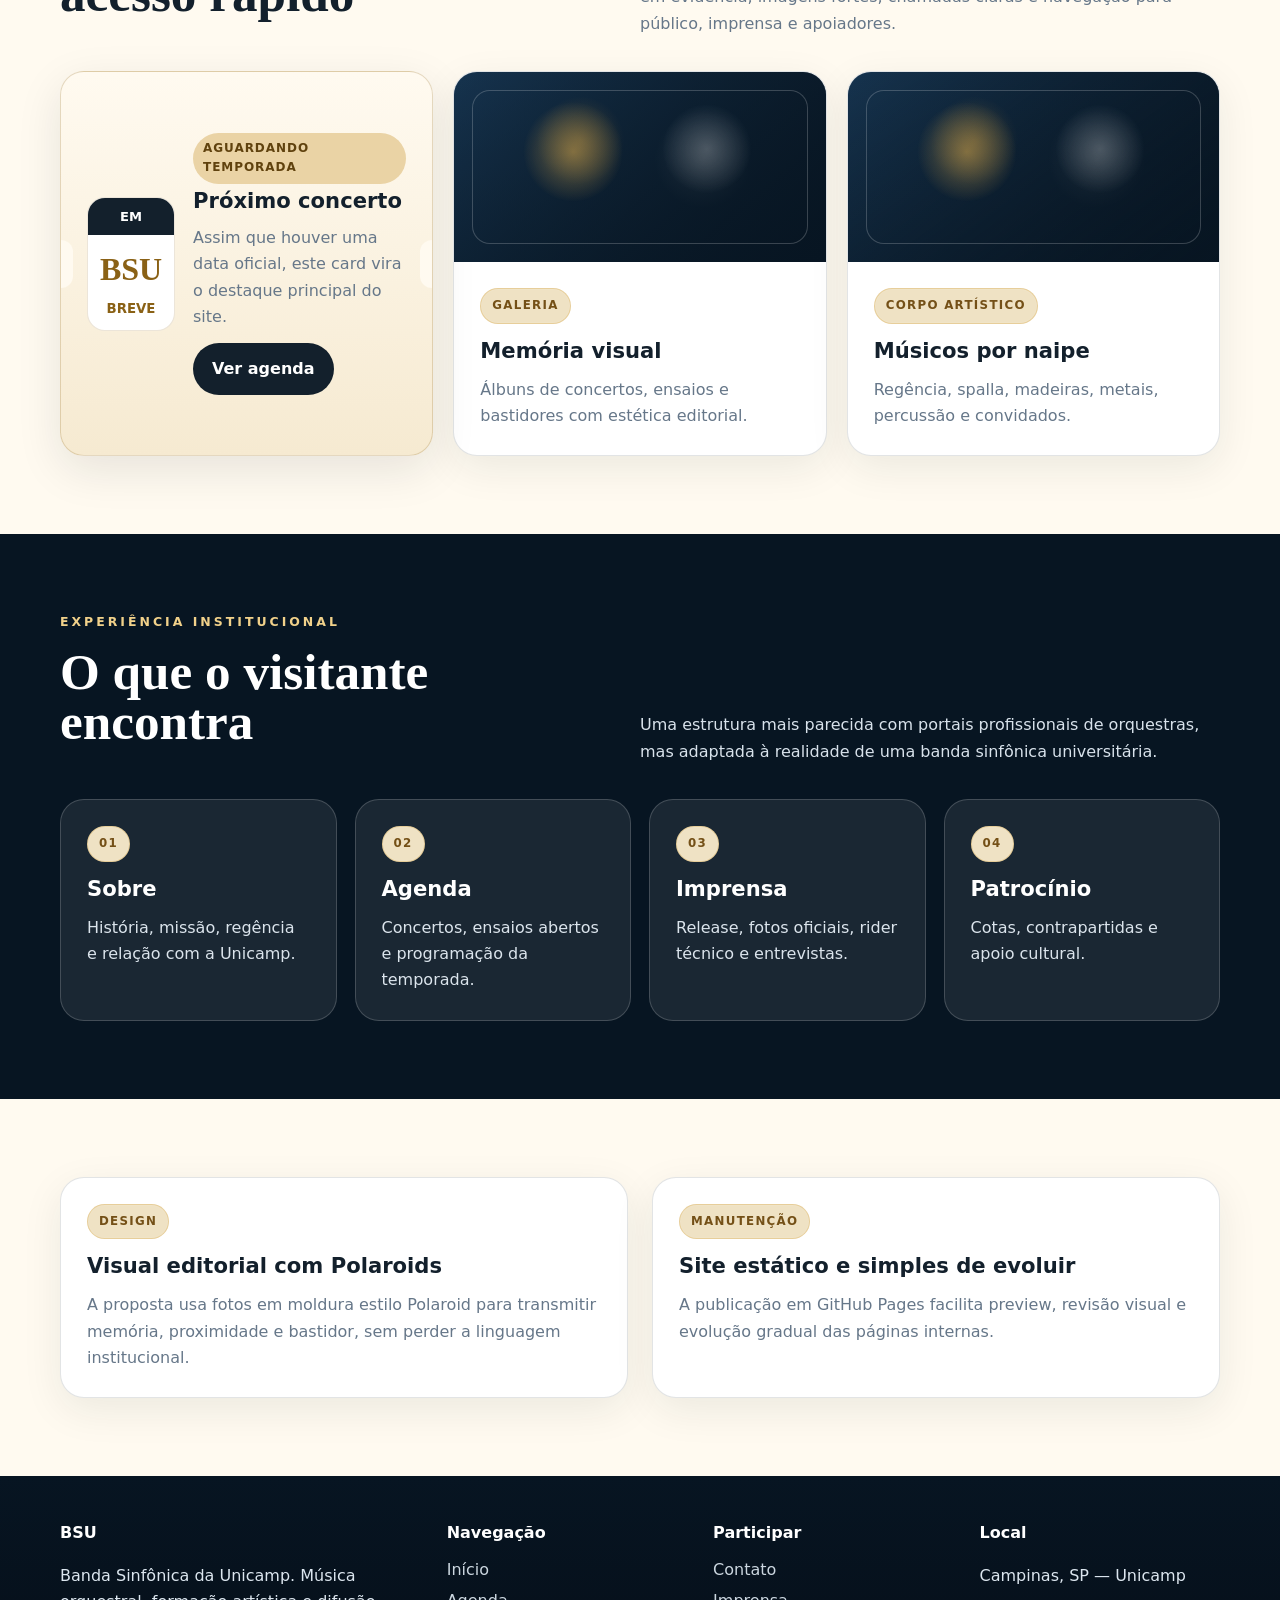
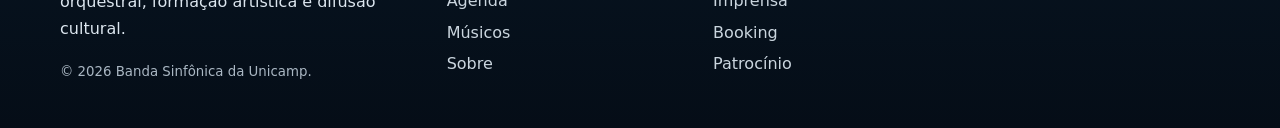
==== commit 0656aab3: "ux: reduzir menu principal da home" ====
--- a/index.html
+++ b/index.html
@@ -12,10 +12,8 @@
   <header class="site-header">
     <div class="container nav">
       <a class="brand" href="index.html"><strong>BSU</strong><span>Banda Sinfônica da Unicamp</span></a>
-      <nav class="menu" aria-label="Navegação principal">
-        <a class="active" href="index.html">Início</a><a href="sobre.html">Sobre</a><a href="musicos.html">Músicos</a><a href="agenda.html">Agenda</a><a href="galeria.html">Galeria</a><a href="noticias.html">Notícias</a><a href="imprensa.html">Imprensa</a><a href="contato.html">Contato</a>
-      </nav>
-      <details class="mobile-menu"><summary class="hamb" aria-label="Abrir menu"><span></span></summary><nav class="mobile-panel" aria-label="Menu mobile"><a class="active" href="index.html">Início</a><a href="sobre.html">Sobre</a><a href="musicos.html">Músicos</a><a href="agenda.html">Agenda</a><a href="galeria.html">Galeria</a><a href="noticias.html">Notícias</a><a href="imprensa.html">Imprensa</a><a href="contato.html">Contato</a></nav></details>
+      <nav class="menu" aria-label="Navegação principal"><a class="active" href="index.html">Início</a><a href="agenda.html">Agenda</a><a href="musicos.html">Músicos</a><a href="sobre.html">Sobre</a><a href="contato.html">Participar</a></nav>
+      <details class="mobile-menu"><summary class="hamb" aria-label="Abrir menu"><span></span></summary><nav class="mobile-panel" aria-label="Menu mobile"><a class="active" href="index.html">Início</a><a href="agenda.html">Agenda</a><a href="musicos.html">Músicos</a><a href="sobre.html">Sobre</a><a href="contato.html">Participar</a></nav></details>
     </div>
   </header>
 
@@ -42,6 +40,6 @@
     <section class="section"><div class="container grid-2"><div class="card"><span class="tag">Design</span><h3>Visual editorial com Polaroids</h3><p>A proposta usa fotos em moldura estilo Polaroid para transmitir memória, proximidade e bastidor, sem perder a linguagem institucional.</p></div><div class="card"><span class="tag">Manutenção</span><h3>Site estático e simples de evoluir</h3><p>A publicação em GitHub Pages facilita preview, revisão visual e evolução gradual das páginas internas.</p></div></div></section>
   </main>
 
-  <footer class="footer"><div class="container footer-grid"><div><h4>BSU</h4><p>Banda Sinfônica da Unicamp. Música orquestral, formação artística e difusão cultural.</p><small>© 2026 Banda Sinfônica da Unicamp.</small></div><div><h4>Navegação</h4><a href="sobre.html">Sobre</a><a href="musicos.html">Músicos</a><a href="agenda.html">Agenda</a><a href="galeria.html">Galeria</a></div><div><h4>Profissionais</h4><a href="imprensa.html">Kit de Imprensa</a><a href="patrocinio.html">Patrocínio</a><a href="booking.html">Booking</a><a href="contato.html">Contato</a></div><div><h4>Local</h4><p>Campinas, SP — Unicamp</p></div></div></footer>
+  <footer class="footer"><div class="container footer-grid"><div><h4>BSU</h4><p>Banda Sinfônica da Unicamp. Música orquestral, formação artística e difusão cultural.</p><small>© 2026 Banda Sinfônica da Unicamp.</small></div><div><h4>Navegação</h4><a href="index.html">Início</a><a href="agenda.html">Agenda</a><a href="musicos.html">Músicos</a><a href="sobre.html">Sobre</a></div><div><h4>Participar</h4><a href="contato.html">Contato</a><a href="imprensa.html">Imprensa</a><a href="booking.html">Booking</a><a href="patrocinio.html">Patrocínio</a></div><div><h4>Local</h4><p>Campinas, SP — Unicamp</p></div></div></footer>
 </body>
 </html>
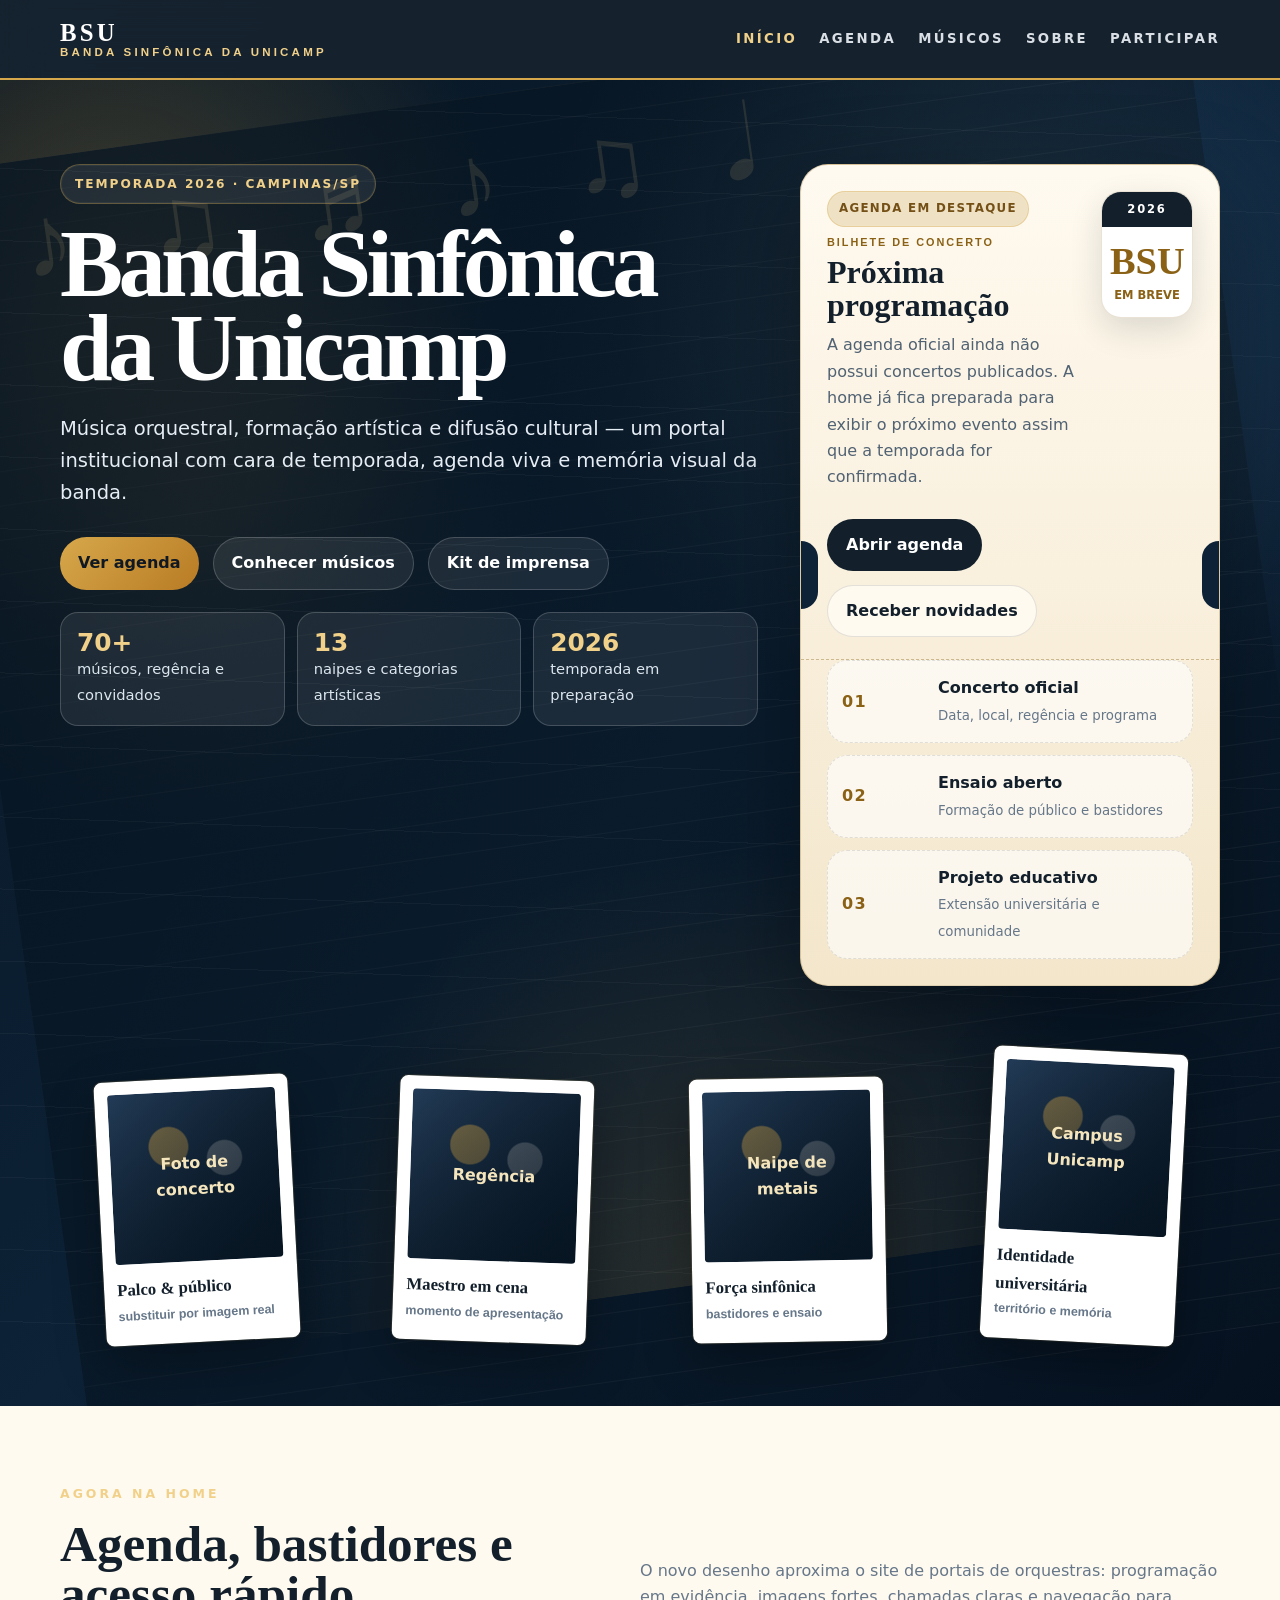
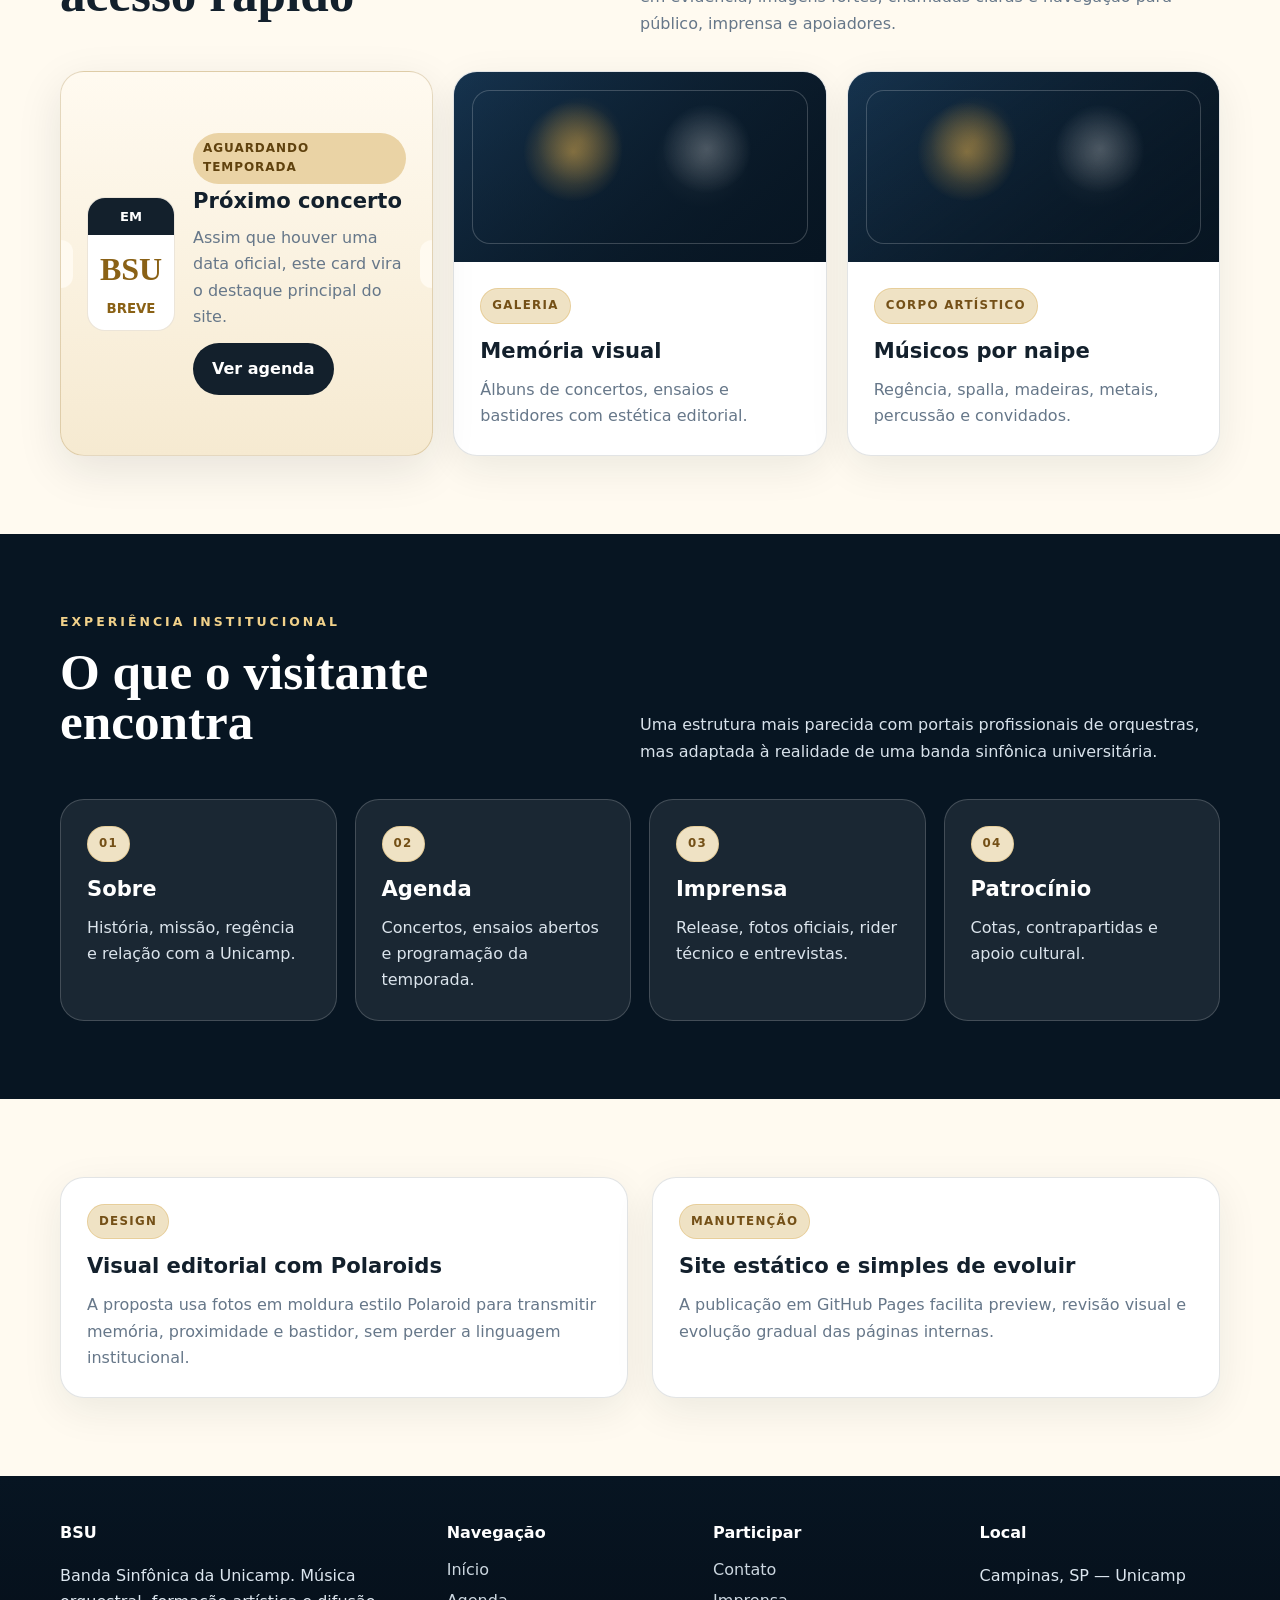
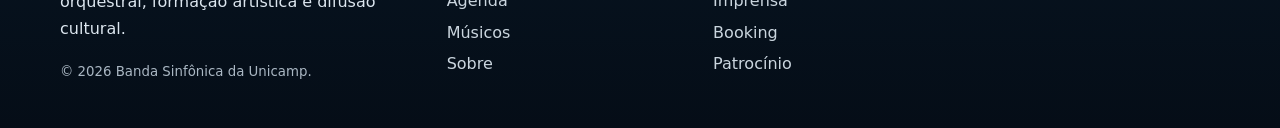
==== commit c1878739: "motion: aplicar partitura e transição na home" ====
--- a/index.html
+++ b/index.html
@@ -7,6 +7,7 @@
   <title>BSU — Banda Sinfônica da Unicamp</title>
   <link rel="stylesheet" href="assets/css/style.css">
   <link rel="stylesheet" href="assets/css/theater.css">
+  <link rel="stylesheet" href="assets/css/score-motion.css">
 </head>
 <body>
   <header class="site-header">
@@ -41,5 +42,6 @@
   </main>
 
   <footer class="footer"><div class="container footer-grid"><div><h4>BSU</h4><p>Banda Sinfônica da Unicamp. Música orquestral, formação artística e difusão cultural.</p><small>© 2026 Banda Sinfônica da Unicamp.</small></div><div><h4>Navegação</h4><a href="index.html">Início</a><a href="agenda.html">Agenda</a><a href="musicos.html">Músicos</a><a href="sobre.html">Sobre</a></div><div><h4>Participar</h4><a href="contato.html">Contato</a><a href="imprensa.html">Imprensa</a><a href="booking.html">Booking</a><a href="patrocinio.html">Patrocínio</a></div><div><h4>Local</h4><p>Campinas, SP — Unicamp</p></div></div></footer>
+  <script src="assets/js/page-transition.js" defer></script>
 </body>
 </html>
--- a/assets/css/score-motion.css
+++ b/assets/css/score-motion.css
@@ -0,0 +1,2 @@
+/* Camada global: sensação de partitura, notas em movimento e folhear de página */
+body{position:relative;overflow-x:hidden}body:before{content:"";position:fixed;inset:0;z-index:-20;pointer-events:none;background:linear-gradient(115deg,rgba(255,250,240,.92),rgba(246,239,226,.82)),repeating-linear-gradient(0deg,rgba(19,32,44,.045) 0 1px,transparent 1px 38px),repeating-linear-gradient(90deg,rgba(215,168,75,.04) 0 1px,transparent 1px 78px)}body:after{content:"𝄞   ♩  ♪   ♫      ♬   𝄢      ♪   ♫   ♩";position:fixed;left:-18vw;right:-18vw;top:18vh;z-index:-19;pointer-events:none;white-space:nowrap;font-family:Georgia,serif;font-size:clamp(3.2rem,10vw,9rem);letter-spacing:.22em;color:rgba(139,97,21,.075);transform:rotate(-7deg);animation:scoreFlow 32s ease-in-out infinite}.home-hero,.page-hero{position:relative;isolation:isolate}.home-hero .container,.page-hero .container{position:relative;z-index:2}.home-hero:before,.page-hero:before{content:"";position:absolute;inset:0;z-index:0;pointer-events:none;background:linear-gradient(115deg,rgba(7,21,34,.80),rgba(7,21,34,.28)),repeating-linear-gradient(0deg,rgba(255,250,240,.08) 0 1px,transparent 1px 34px),radial-gradient(circle at 18% 28%,rgba(215,168,75,.16),transparent 24%),radial-gradient(circle at 78% 20%,rgba(241,209,138,.10),transparent 28%)}.home-hero:after,.page-hero:after{content:"𝄞   ♩ ♪   ♫      ♬     ♪ ♫     ♩";position:absolute;left:-12vw;right:-12vw;bottom:9%;z-index:1;pointer-events:none;white-space:nowrap;font-family:Georgia,serif;font-size:clamp(2.6rem,8vw,7.2rem);letter-spacing:.24em;color:rgba(241,209,138,.12);transform:rotate(-8deg);animation:heroScoreFlow 24s ease-in-out infinite}.score-page-turn{position:fixed;inset:0;z-index:200;pointer-events:none;perspective:1200px;opacity:0;transition:opacity .16s ease}.score-page-turn:before{content:"";position:absolute;inset:-8vh -8vw;background:linear-gradient(105deg,#fffaf0 0%,#f5e7c8 42%,#d6b56c 49%,rgba(7,21,34,.22) 55%,rgba(7,21,34,.06) 100%),repeating-linear-gradient(0deg,transparent 0 30px,rgba(19,32,44,.18) 30px 31px,transparent 31px 38px);box-shadow:-30px 0 90px rgba(0,0,0,.32);transform-origin:left center;transform:rotateY(92deg) translateX(-16%);border-left:1px solid rgba(139,97,21,.25)}.score-page-turn:after{content:"𝄞  ♩  ♪  ♫  ♬  ♪  ♫";position:absolute;left:10vw;top:42vh;font-family:Georgia,serif;font-size:clamp(2.8rem,8vw,7rem);letter-spacing:.22em;color:rgba(86,60,18,.20);transform:rotate(-8deg);opacity:0}.is-page-turning .score-page-turn{opacity:1}.is-page-turning .score-page-turn:before{animation:pageTurnOut .52s cubic-bezier(.2,.72,.22,1) forwards}.is-page-turning .score-page-turn:after{animation:musicInk .42s ease forwards}.has-entered main{animation:pageEnter .42s ease both}@keyframes scoreFlow{0%,100%{transform:translateX(-5%) rotate(-7deg)}50%{transform:translateX(7%) rotate(-4deg)}}@keyframes heroScoreFlow{0%,100%{transform:translateX(-5%) rotate(-8deg)}50%{transform:translateX(6%) rotate(-5deg)}}@keyframes pageTurnOut{0%{transform:rotateY(92deg) translateX(-16%);opacity:.2}55%{transform:rotateY(14deg) translateX(0);opacity:1}100%{transform:rotateY(0deg) translateX(0);opacity:1}}@keyframes musicInk{0%{opacity:0;transform:translateX(-50px) rotate(-8deg)}60%{opacity:.9}100%{opacity:.35;transform:translateX(40px) rotate(-6deg)}}@keyframes pageEnter{0%{opacity:.85;transform:translateY(8px)}100%{opacity:1;transform:none}}@media(prefers-reduced-motion:reduce){body:after,.home-hero:after,.page-hero:after{animation:none}.score-page-turn{display:none}.has-entered main{animation:none}}@media(max-width:760px){body:after{font-size:3.6rem;top:24vh}.home-hero:after,.page-hero:after{font-size:3rem;bottom:4%}.score-page-turn:after{left:4vw;top:48vh}}
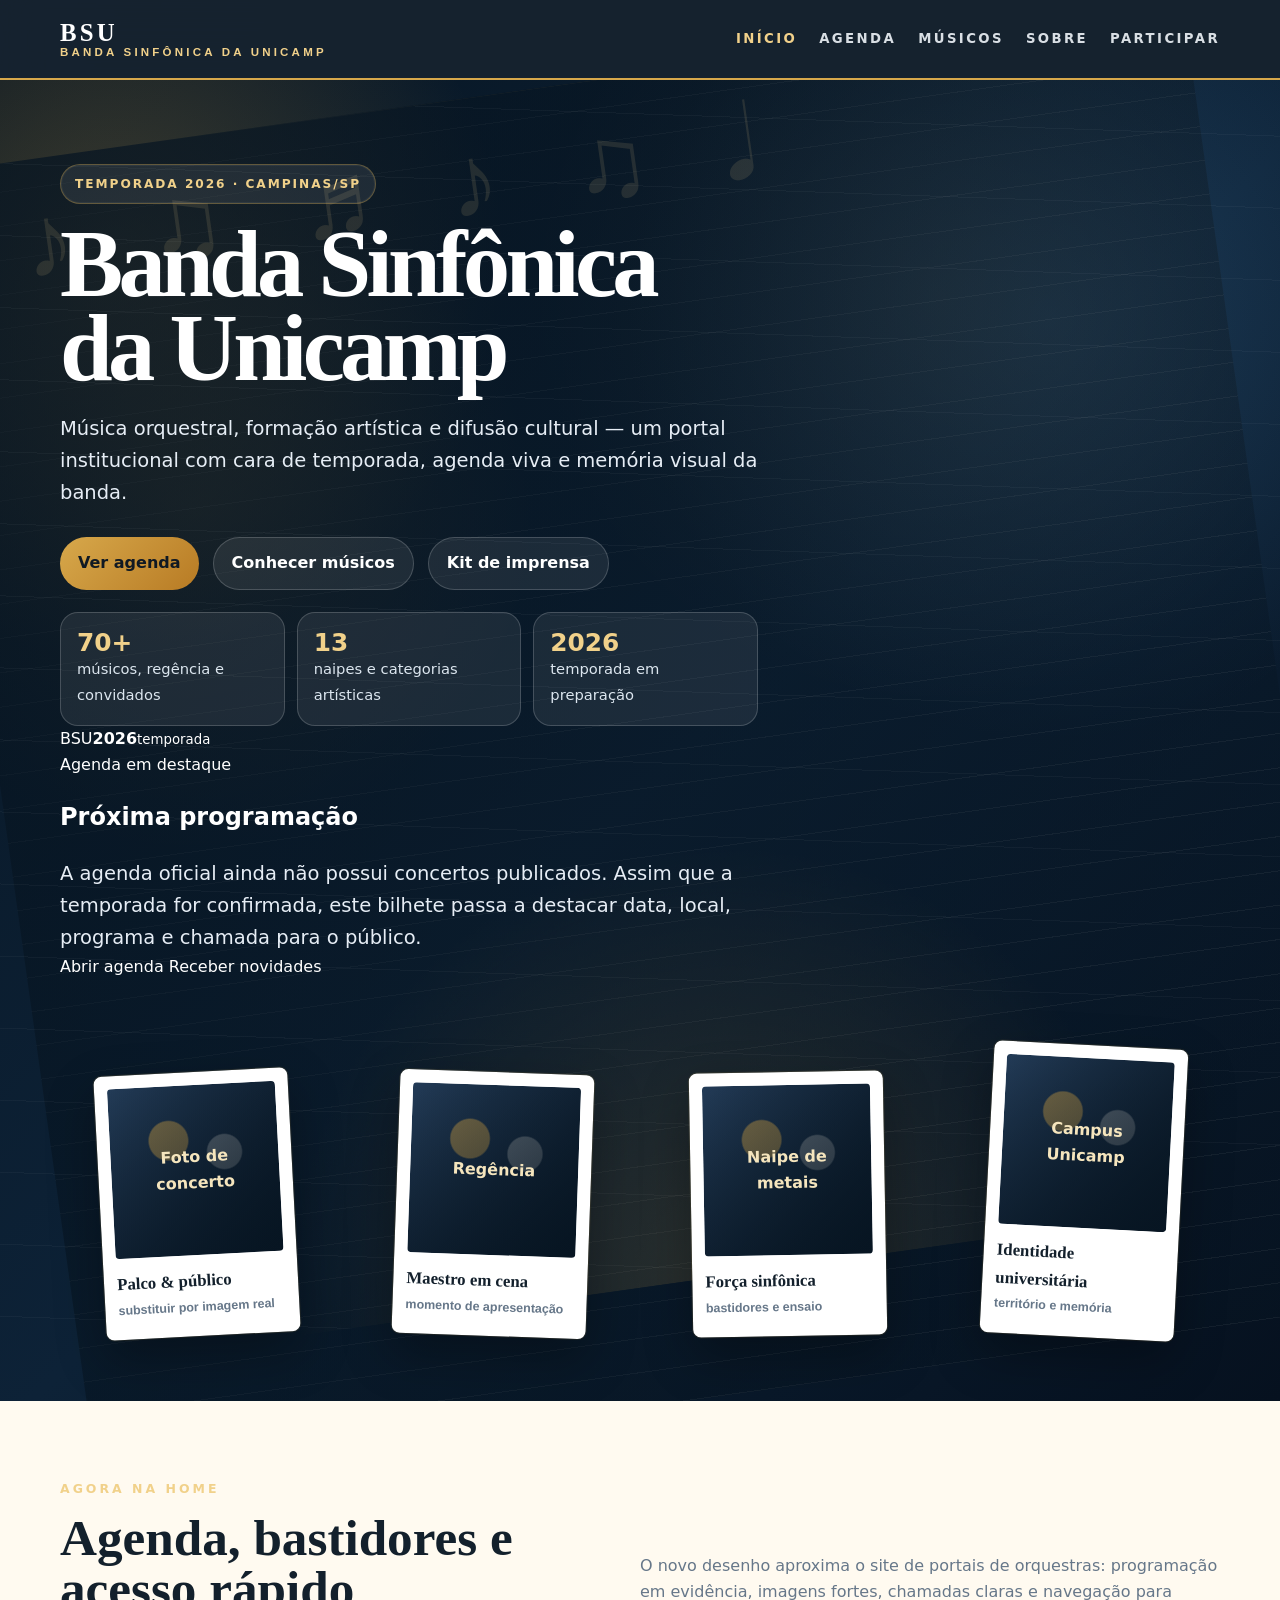
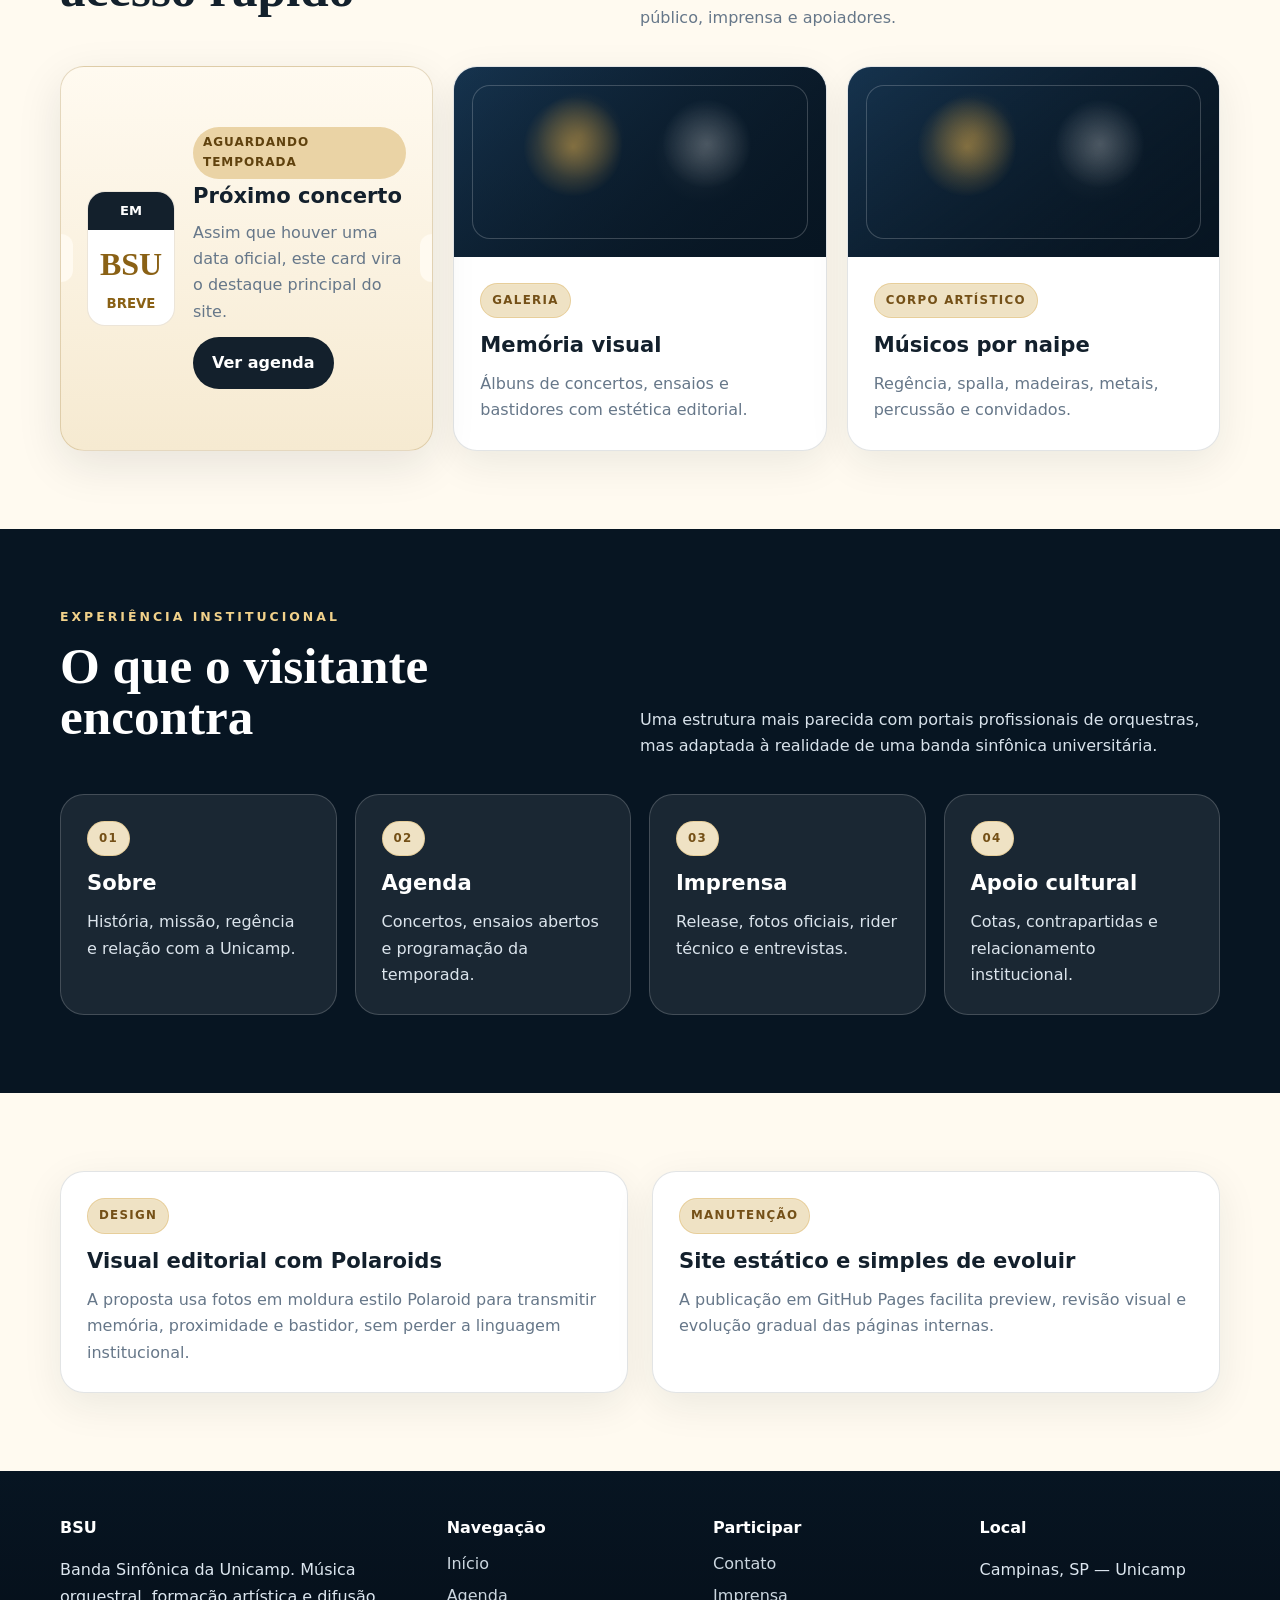
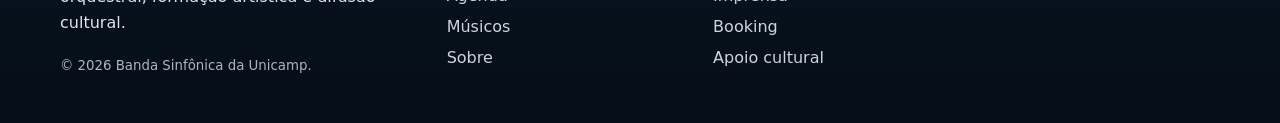
==== commit 0bfdf25d: "ux: transformar agenda principal em faixa-ticket horizontal" ====
--- a/index.html
+++ b/index.html
@@ -20,7 +20,7 @@
 
   <main>
     <section class="home-hero">
-      <div class="container home-hero-grid">
+      <div class="container home-hero-grid hero-centered">
         <div>
           <div class="home-kicker">Temporada 2026 · Campinas/SP</div>
           <h1>Banda Sinfônica da Unicamp</h1>
@@ -28,20 +28,30 @@
           <div class="actions"><a class="btn primary" href="agenda.html">Ver agenda</a><a class="btn" href="musicos.html">Conhecer músicos</a><a class="btn" href="imprensa.html">Kit de imprensa</a></div>
           <div class="hero-note" aria-label="Destaques institucionais"><div><b>70+</b><span>músicos, regência e convidados</span></div><div><b>13</b><span>naipes e categorias artísticas</span></div><div><b>2026</b><span>temporada em preparação</span></div></div>
         </div>
-        <aside class="hero-program" aria-label="Agenda em destaque">
-          <div class="program-top"><div class="program-content"><span class="tag">Agenda em destaque</span><h2>Próxima programação</h2><p>A agenda oficial ainda não possui concertos publicados. A home já fica preparada para exibir o próximo evento assim que a temporada for confirmada.</p><div class="actions"><a class="btn dark" href="agenda.html">Abrir agenda</a><a class="btn light" href="contato.html">Receber novidades</a></div></div><div class="program-date" aria-hidden="true"><span>2026</span><b>BSU</b><small>em breve</small></div></div>
-          <div class="program-list"><div class="program-item"><time>01</time><div><strong>Concerto oficial</strong><small>Data, local, regência e programa</small></div></div><div class="program-item"><time>02</time><div><strong>Ensaio aberto</strong><small>Formação de público e bastidores</small></div></div><div class="program-item"><time>03</time><div><strong>Projeto educativo</strong><small>Extensão universitária e comunidade</small></div></div></div>
-        </aside>
       </div>
+
+      <aside class="container ticket-strip" aria-label="Agenda em destaque">
+        <div class="ticket-stub"><span>BSU</span><strong>2026</strong><small>temporada</small></div>
+        <div class="ticket-main">
+          <span class="ticket-label">Agenda em destaque</span>
+          <h2>Próxima programação</h2>
+          <p>A agenda oficial ainda não possui concertos publicados. Assim que a temporada for confirmada, este bilhete passa a destacar data, local, programa e chamada para o público.</p>
+        </div>
+        <div class="ticket-actions">
+          <a class="ticket-button primary" href="agenda.html">Abrir agenda</a>
+          <a class="ticket-button" href="contato.html">Receber novidades</a>
+        </div>
+      </aside>
+
       <div class="container polaroid-stage" aria-label="Memória visual em estilo polaroid"><div class="polaroid-stack"><figure class="polaroid"><div class="photo">Foto de concerto</div><figcaption>Palco & público<small>substituir por imagem real</small></figcaption></figure><figure class="polaroid"><div class="photo">Regência</div><figcaption>Maestro em cena<small>momento de apresentação</small></figcaption></figure><figure class="polaroid"><div class="photo">Naipe de metais</div><figcaption>Força sinfônica<small>bastidores e ensaio</small></figcaption></figure><figure class="polaroid"><div class="photo">Campus Unicamp</div><figcaption>Identidade universitária<small>território e memória</small></figcaption></figure></div></div>
     </section>
 
     <section class="section"><div class="container"><div class="section-title"><div><div class="eyebrow">Agora na home</div><h2>Agenda, bastidores e acesso rápido</h2></div><p>O novo desenho aproxima o site de portais de orquestras: programação em evidência, imagens fortes, chamadas claras e navegação para público, imprensa e apoiadores.</p></div><div class="grid-3"><article class="card agenda-card"><div class="agenda-date"><b>Em</b><span>BSU</span><small>breve</small></div><div class="agenda-copy"><span class="status">aguardando temporada</span><h3>Próximo concerto</h3><p>Assim que houver uma data oficial, este card vira o destaque principal do site.</p><a class="btn dark" href="agenda.html">Ver agenda</a></div></article><a class="card featured" href="galeria.html"><div class="card-media"></div><div class="card-body"><span class="tag">Galeria</span><h3>Memória visual</h3><p>Álbuns de concertos, ensaios e bastidores com estética editorial.</p></div></a><a class="card featured" href="musicos.html"><div class="card-media"></div><div class="card-body"><span class="tag">Corpo artístico</span><h3>Músicos por naipe</h3><p>Regência, spalla, madeiras, metais, percussão e convidados.</p></div></a></div></div></section>
-    <section class="section navy"><div class="container"><div class="section-title"><div><div class="eyebrow">Experiência institucional</div><h2>O que o visitante encontra</h2></div><p>Uma estrutura mais parecida com portais profissionais de orquestras, mas adaptada à realidade de uma banda sinfônica universitária.</p></div><div class="grid-4"><a class="card" href="sobre.html"><span class="tag">01</span><h3>Sobre</h3><p>História, missão, regência e relação com a Unicamp.</p></a><a class="card" href="agenda.html"><span class="tag">02</span><h3>Agenda</h3><p>Concertos, ensaios abertos e programação da temporada.</p></a><a class="card" href="imprensa.html"><span class="tag">03</span><h3>Imprensa</h3><p>Release, fotos oficiais, rider técnico e entrevistas.</p></a><a class="card" href="patrocinio.html"><span class="tag">04</span><h3>Patrocínio</h3><p>Cotas, contrapartidas e apoio cultural.</p></a></div></div></section>
+    <section class="section navy"><div class="container"><div class="section-title"><div><div class="eyebrow">Experiência institucional</div><h2>O que o visitante encontra</h2></div><p>Uma estrutura mais parecida com portais profissionais de orquestras, mas adaptada à realidade de uma banda sinfônica universitária.</p></div><div class="grid-4"><a class="card" href="sobre.html"><span class="tag">01</span><h3>Sobre</h3><p>História, missão, regência e relação com a Unicamp.</p></a><a class="card" href="agenda.html"><span class="tag">02</span><h3>Agenda</h3><p>Concertos, ensaios abertos e programação da temporada.</p></a><a class="card" href="imprensa.html"><span class="tag">03</span><h3>Imprensa</h3><p>Release, fotos oficiais, rider técnico e entrevistas.</p></a><a class="card" href="patrocinio.html"><span class="tag">04</span><h3>Apoio cultural</h3><p>Cotas, contrapartidas e relacionamento institucional.</p></a></div></div></section>
     <section class="section"><div class="container grid-2"><div class="card"><span class="tag">Design</span><h3>Visual editorial com Polaroids</h3><p>A proposta usa fotos em moldura estilo Polaroid para transmitir memória, proximidade e bastidor, sem perder a linguagem institucional.</p></div><div class="card"><span class="tag">Manutenção</span><h3>Site estático e simples de evoluir</h3><p>A publicação em GitHub Pages facilita preview, revisão visual e evolução gradual das páginas internas.</p></div></div></section>
   </main>
 
-  <footer class="footer"><div class="container footer-grid"><div><h4>BSU</h4><p>Banda Sinfônica da Unicamp. Música orquestral, formação artística e difusão cultural.</p><small>© 2026 Banda Sinfônica da Unicamp.</small></div><div><h4>Navegação</h4><a href="index.html">Início</a><a href="agenda.html">Agenda</a><a href="musicos.html">Músicos</a><a href="sobre.html">Sobre</a></div><div><h4>Participar</h4><a href="contato.html">Contato</a><a href="imprensa.html">Imprensa</a><a href="booking.html">Booking</a><a href="patrocinio.html">Patrocínio</a></div><div><h4>Local</h4><p>Campinas, SP — Unicamp</p></div></div></footer>
+  <footer class="footer"><div class="container footer-grid"><div><h4>BSU</h4><p>Banda Sinfônica da Unicamp. Música orquestral, formação artística e difusão cultural.</p><small>© 2026 Banda Sinfônica da Unicamp.</small></div><div><h4>Navegação</h4><a href="index.html">Início</a><a href="agenda.html">Agenda</a><a href="musicos.html">Músicos</a><a href="sobre.html">Sobre</a></div><div><h4>Participar</h4><a href="contato.html">Contato</a><a href="imprensa.html">Imprensa</a><a href="booking.html">Booking</a><a href="patrocinio.html">Apoio cultural</a></div><div><h4>Local</h4><p>Campinas, SP — Unicamp</p></div></div></footer>
   <script src="assets/js/page-transition.js" defer></script>
 </body>
 </html>
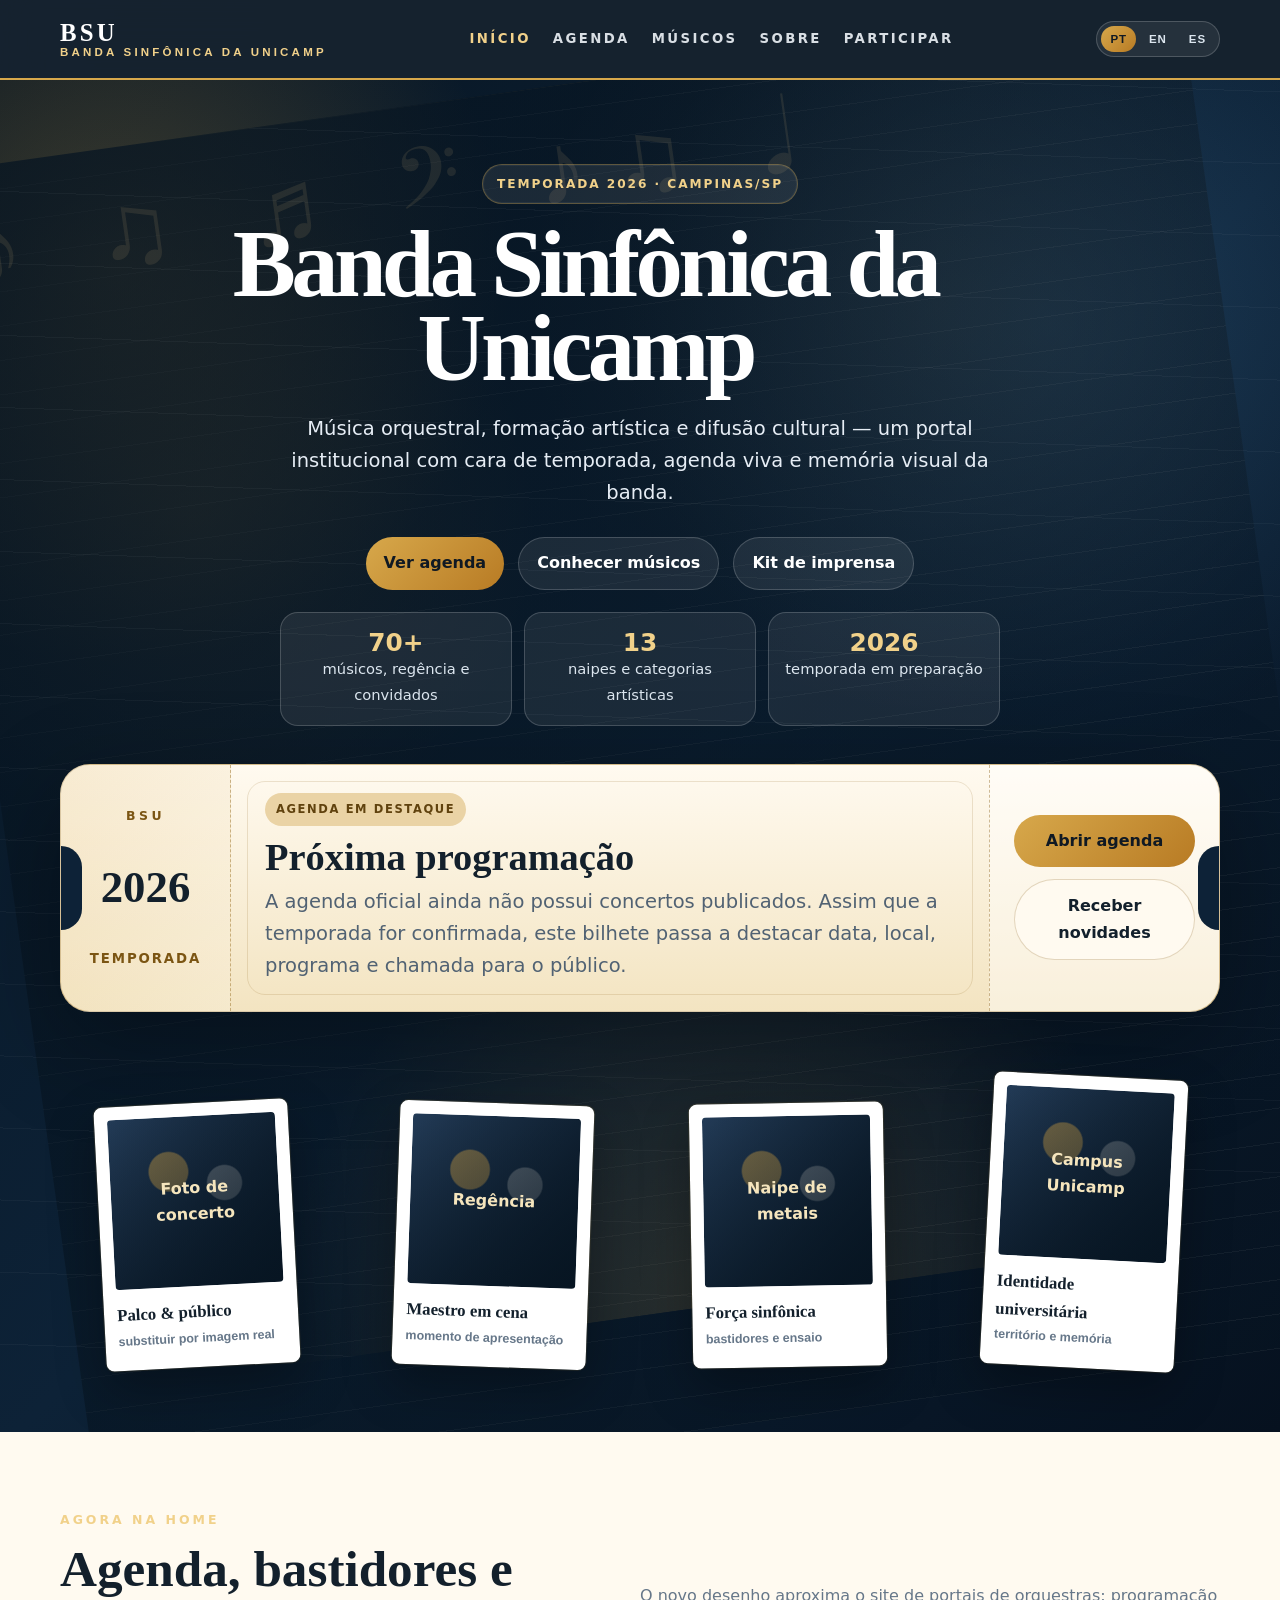
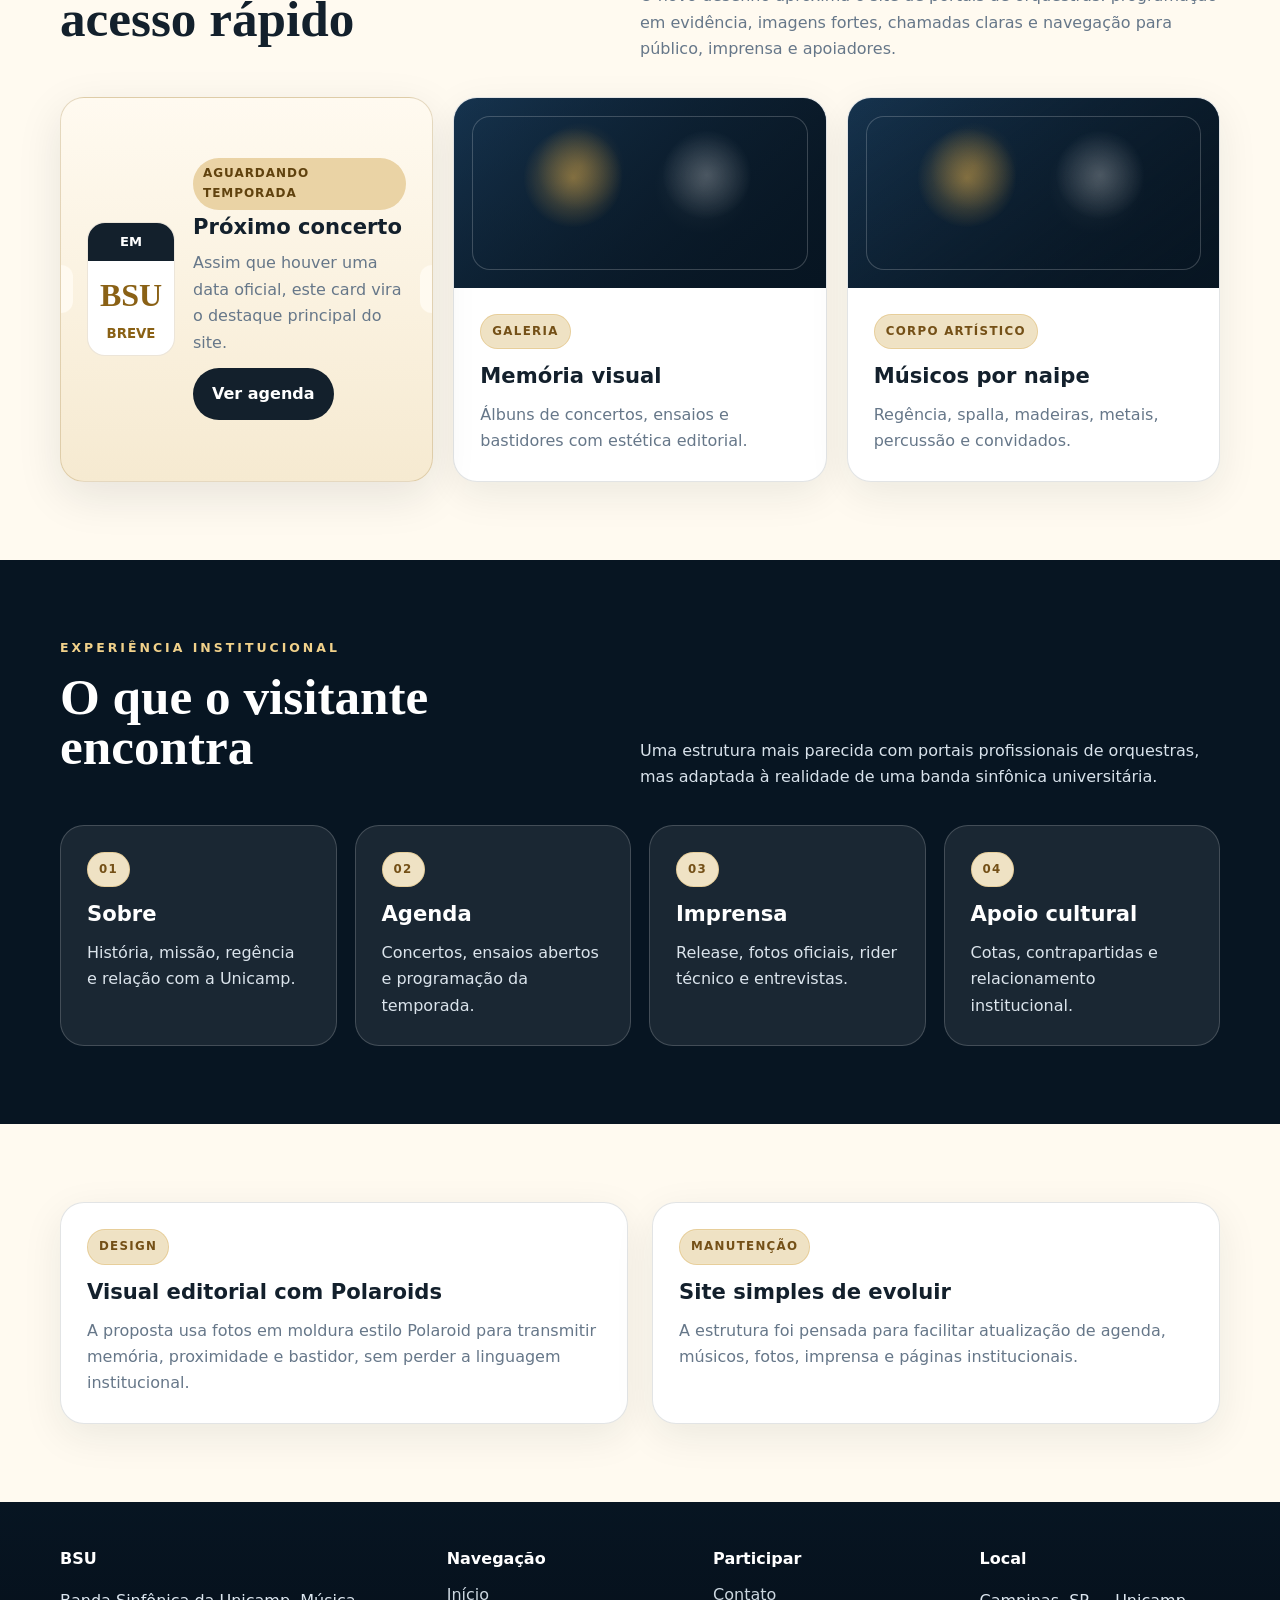
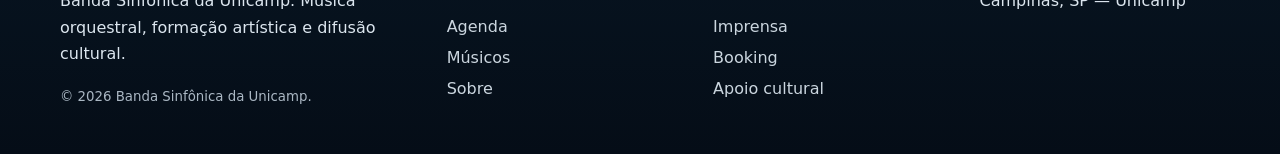
==== commit 9ff45a9e: "content: remover referências técnicas da home" ====
--- a/index.html
+++ b/index.html
@@ -3,7 +3,7 @@
 <head>
   <meta charset="utf-8">
   <meta name="viewport" content="width=device-width, initial-scale=1">
-  <meta name="description" content="Preview institucional da Banda Sinfônica da Unicamp com design editorial, agenda em destaque, músicos, imprensa e contato.">
+  <meta name="description" content="Site institucional da Banda Sinfônica da Unicamp com design editorial, agenda em destaque, músicos, imprensa e contato.">
   <title>BSU — Banda Sinfônica da Unicamp</title>
   <link rel="stylesheet" href="assets/css/style.css">
   <link rel="stylesheet" href="assets/css/theater.css">
@@ -48,7 +48,7 @@
 
     <section class="section"><div class="container"><div class="section-title"><div><div class="eyebrow">Agora na home</div><h2>Agenda, bastidores e acesso rápido</h2></div><p>O novo desenho aproxima o site de portais de orquestras: programação em evidência, imagens fortes, chamadas claras e navegação para público, imprensa e apoiadores.</p></div><div class="grid-3"><article class="card agenda-card"><div class="agenda-date"><b>Em</b><span>BSU</span><small>breve</small></div><div class="agenda-copy"><span class="status">aguardando temporada</span><h3>Próximo concerto</h3><p>Assim que houver uma data oficial, este card vira o destaque principal do site.</p><a class="btn dark" href="agenda.html">Ver agenda</a></div></article><a class="card featured" href="galeria.html"><div class="card-media"></div><div class="card-body"><span class="tag">Galeria</span><h3>Memória visual</h3><p>Álbuns de concertos, ensaios e bastidores com estética editorial.</p></div></a><a class="card featured" href="musicos.html"><div class="card-media"></div><div class="card-body"><span class="tag">Corpo artístico</span><h3>Músicos por naipe</h3><p>Regência, spalla, madeiras, metais, percussão e convidados.</p></div></a></div></div></section>
     <section class="section navy"><div class="container"><div class="section-title"><div><div class="eyebrow">Experiência institucional</div><h2>O que o visitante encontra</h2></div><p>Uma estrutura mais parecida com portais profissionais de orquestras, mas adaptada à realidade de uma banda sinfônica universitária.</p></div><div class="grid-4"><a class="card" href="sobre.html"><span class="tag">01</span><h3>Sobre</h3><p>História, missão, regência e relação com a Unicamp.</p></a><a class="card" href="agenda.html"><span class="tag">02</span><h3>Agenda</h3><p>Concertos, ensaios abertos e programação da temporada.</p></a><a class="card" href="imprensa.html"><span class="tag">03</span><h3>Imprensa</h3><p>Release, fotos oficiais, rider técnico e entrevistas.</p></a><a class="card" href="patrocinio.html"><span class="tag">04</span><h3>Apoio cultural</h3><p>Cotas, contrapartidas e relacionamento institucional.</p></a></div></div></section>
-    <section class="section"><div class="container grid-2"><div class="card"><span class="tag">Design</span><h3>Visual editorial com Polaroids</h3><p>A proposta usa fotos em moldura estilo Polaroid para transmitir memória, proximidade e bastidor, sem perder a linguagem institucional.</p></div><div class="card"><span class="tag">Manutenção</span><h3>Site estático e simples de evoluir</h3><p>A publicação em GitHub Pages facilita preview, revisão visual e evolução gradual das páginas internas.</p></div></div></section>
+    <section class="section"><div class="container grid-2"><div class="card"><span class="tag">Design</span><h3>Visual editorial com Polaroids</h3><p>A proposta usa fotos em moldura estilo Polaroid para transmitir memória, proximidade e bastidor, sem perder a linguagem institucional.</p></div><div class="card"><span class="tag">Manutenção</span><h3>Site simples de evoluir</h3><p>A estrutura foi pensada para facilitar atualização de agenda, músicos, fotos, imprensa e páginas institucionais.</p></div></div></section>
   </main>
 
   <footer class="footer"><div class="container footer-grid"><div><h4>BSU</h4><p>Banda Sinfônica da Unicamp. Música orquestral, formação artística e difusão cultural.</p><small>© 2026 Banda Sinfônica da Unicamp.</small></div><div><h4>Navegação</h4><a href="index.html">Início</a><a href="agenda.html">Agenda</a><a href="musicos.html">Músicos</a><a href="sobre.html">Sobre</a></div><div><h4>Participar</h4><a href="contato.html">Contato</a><a href="imprensa.html">Imprensa</a><a href="booking.html">Booking</a><a href="patrocinio.html">Apoio cultural</a></div><div><h4>Local</h4><p>Campinas, SP — Unicamp</p></div></div></footer>
--- a/assets/css/theater.css
+++ b/assets/css/theater.css
@@ -1,9 +1,8 @@
 /* Camada visual: identidade de concerto/teatro, tickets e movimento musical */
-.home-hero,.page-hero{position:relative;isolation:isolate;overflow:hidden}.home-hero:before,.page-hero:before{content:"♪  ♫     ♬        ♩    ♪        ♫";position:absolute;inset:auto -10vw 18% -10vw;z-index:-1;font-family:Georgia,serif;font-size:clamp(3rem,9vw,8rem);letter-spacing:.18em;white-space:nowrap;color:rgba(241,209,138,.10);transform:rotate(-8deg);animation:score-drift 22s linear infinite;pointer-events:none}.home-hero:after,.page-hero:after{content:"";position:absolute;inset:0;z-index:-2;background:radial-gradient(circle at 50% 100%,rgba(215,168,75,.16),transparent 30%),repeating-linear-gradient(10deg,rgba(255,255,255,.035) 0 1px,transparent 1px 72px);pointer-events:none}@keyframes score-drift{0%{transform:translateX(-8%) rotate(-8deg)}50%{transform:translateX(5%) rotate(-5deg)}100%{transform:translateX(-8%) rotate(-8deg)}}
-.home-kicker,.tag{border:1px solid rgba(215,168,75,.35);box-shadow:inset 0 0 0 1px rgba(255,255,255,.05)}
+.home-hero,.page-hero{position:relative;isolation:isolate;overflow:hidden}.home-hero:before,.page-hero:before{content:"♪  ♫     ♬        ♩    ♪        ♫";position:absolute;inset:auto -10vw 18% -10vw;z-index:-1;font-family:Georgia,serif;font-size:clamp(3rem,9vw,8rem);letter-spacing:.18em;white-space:nowrap;color:rgba(241,209,138,.10);transform:rotate(-8deg);animation:score-drift 30s ease-in-out infinite;pointer-events:none}.home-hero:after,.page-hero:after{content:"";position:absolute;inset:0;z-index:-2;background:radial-gradient(circle at 50% 100%,rgba(215,168,75,.16),transparent 30%),repeating-linear-gradient(10deg,rgba(255,255,255,.035) 0 1px,transparent 1px 72px);pointer-events:none}@keyframes score-drift{0%,100%{transform:translateX(-5%) rotate(-8deg)}50%{transform:translateX(4%) rotate(-5deg)}}
+.home-kicker,.tag{border:1px solid rgba(215,168,75,.35);box-shadow:inset 0 0 0 1px rgba(255,255,255,.05)}.hero-centered{grid-template-columns:1fr!important;max-width:930px;margin-left:auto;margin-right:auto;text-align:center}.hero-centered .actions,.hero-centered .hero-note{justify-content:center;margin-left:auto;margin-right:auto}.hero-centered p{margin-left:auto;margin-right:auto}
+.ticket-strip{margin-top:38px;display:grid;grid-template-columns:170px minmax(0,1fr) 230px;align-items:stretch;gap:0;border-radius:30px;background:linear-gradient(180deg,#fffaf0,#f3e4c1);color:var(--ink);border:1px solid rgba(139,97,21,.32);box-shadow:0 32px 100px rgba(0,0,0,.32);position:relative;overflow:hidden}.ticket-strip:before,.ticket-strip:after{content:"";position:absolute;top:50%;width:42px;height:84px;background:#0d2237;border-radius:999px;transform:translateY(-50%);z-index:4}.ticket-strip:before{left:-21px}.ticket-strip:after{right:-21px}.ticket-strip .ticket-stub{display:grid;place-items:center;text-align:center;padding:22px 18px;border-right:1px dashed rgba(139,97,21,.42);background:linear-gradient(135deg,rgba(215,168,75,.18),rgba(255,255,255,.18));position:relative}.ticket-stub span{font-weight:900;letter-spacing:.28em;font-size:.78rem;color:#7b5513}.ticket-stub strong{font-family:Georgia,serif;font-size:2.8rem;line-height:1;color:#13202c}.ticket-stub small{text-transform:uppercase;letter-spacing:.14em;font-weight:900;color:#7b5513}.ticket-main{padding:28px 34px;position:relative}.ticket-main:after{content:"";position:absolute;inset:16px;border:1px solid rgba(139,97,21,.16);border-radius:18px;pointer-events:none}.ticket-label{display:inline-flex;border-radius:999px;background:#ead3a5;color:#60420e;padding:7px 11px;font-weight:900;text-transform:uppercase;letter-spacing:.14em;font-size:.72rem}.ticket-main h2{font-family:Georgia,serif;font-size:clamp(2rem,3vw,3rem);line-height:1;margin:12px 0 10px}.ticket-main p{margin:0;color:#516273;max-width:760px}.ticket-actions{display:grid;gap:12px;align-content:center;padding:24px;border-left:1px dashed rgba(139,97,21,.42);background:rgba(255,255,255,.42)}.ticket-button{display:flex;align-items:center;justify-content:center;text-align:center;border-radius:999px;padding:13px 16px;border:1px solid rgba(139,97,21,.24);font-weight:900;background:#fffaf0;color:#13202c}.ticket-button.primary{background:linear-gradient(135deg,var(--gold),#b87b24);border:0;color:#101923}.ticket-button:hover{transform:translateY(-1px)}
 .hero-program{border-radius:28px;background:linear-gradient(180deg,#fffaf0,#f3e6cb);border:1px solid rgba(139,97,21,.28);box-shadow:0 30px 90px rgba(0,0,0,.34);position:relative;padding:0;color:var(--ink)}.hero-program:before,.hero-program:after{content:"";position:absolute;top:50%;width:34px;height:68px;background:#0d2237;border-radius:999px;transform:translateY(-50%);z-index:2}.hero-program:before{left:-17px}.hero-program:after{right:-17px}.program-top{padding:26px 26px 22px;border-bottom:1px dashed rgba(139,97,21,.38)}.program-list{padding:0 26px 26px;margin-top:0}.program-item{border-style:dashed;background:rgba(255,255,255,.62)}.program-date{border-radius:20px;border:1px solid rgba(139,97,21,.18)}.program-date span{background:#13202c}.program-content h2:before{content:"Bilhete de concerto";display:block;font-family:Inter,Arial,sans-serif;text-transform:uppercase;letter-spacing:.18em;font-size:.68rem;color:#8a6115;margin:0 0 8px}.program-content h2{font-size:2rem}.hero-program .btn.light{background:#fffaf0}
-.ticket-ribbon{display:inline-flex;align-items:center;gap:10px;border:1px solid rgba(215,168,75,.38);border-radius:999px;padding:8px 12px;background:rgba(255,250,240,.08);color:var(--gold-2);font-weight:900;text-transform:uppercase;letter-spacing:.16em;font-size:.72rem}.card.agenda-card{position:relative;background:linear-gradient(180deg,#fffaf0,#f6ead1);border:1px solid rgba(139,97,21,.22);box-shadow:0 14px 45px rgba(19,32,44,.10);overflow:hidden}.card.agenda-card:before,.card.agenda-card:after{content:"";position:absolute;top:50%;width:24px;height:48px;border-radius:999px;background:var(--paper);transform:translateY(-50%)}.card.agenda-card:before{left:-12px}.card.agenda-card:after{right:-12px}.agenda-date{background:#fff;border-color:rgba(139,97,21,.16)}.status{background:#ead3a5;color:#60420e}
-.card.featured .card-media{background:linear-gradient(145deg,rgba(19,32,44,.28),rgba(7,21,34,.94)),radial-gradient(circle at 34% 36%,rgba(215,168,75,.48),transparent 16%),radial-gradient(circle at 67% 46%,rgba(255,250,240,.22),transparent 18%),linear-gradient(135deg,#173b5c,#071522)}
-.polaroid{box-shadow:0 20px 50px rgba(0,0,0,.30),0 0 0 1px rgba(215,168,75,.12)}.polaroid .photo{background:linear-gradient(140deg,rgba(19,32,44,.12),rgba(7,21,34,.88)),radial-gradient(circle at 35% 32%,rgba(215,168,75,.58) 0 12%,transparent 13%),radial-gradient(circle at 68% 40%,rgba(255,250,240,.35) 0 11%,transparent 12%),linear-gradient(135deg,#253f5d,#071522)}
-.footer{background:linear-gradient(180deg,#071522,#050d17)}
-@media(max-width:760px){.home-hero:before,.page-hero:before{font-size:3.4rem;inset:auto -20vw 8% -20vw}.hero-program:before,.hero-program:after{display:none}.program-top,.program-list{padding-left:20px;padding-right:20px}.card.agenda-card:before,.card.agenda-card:after{display:none}}+.ticket-ribbon{display:inline-flex;align-items:center;gap:10px;border:1px solid rgba(215,168,75,.38);border-radius:999px;padding:8px 12px;background:rgba(255,250,240,.08);color:var(--gold-2);font-weight:900;text-transform:uppercase;letter-spacing:.16em;font-size:.72rem}.card.agenda-card{position:relative;background:linear-gradient(180deg,#fffaf0,#f6ead1);border:1px solid rgba(139,97,21,.22);box-shadow:0 14px 45px rgba(19,32,44,.10);overflow:hidden}.card.agenda-card:before,.card.agenda-card:after{content:"";position:absolute;top:50%;width:24px;height:48px;border-radius:999px;background:var(--paper);transform:translateY(-50%)}.card.agenda-card:before{left:-12px}.card.agenda-card:after{right:-12px}.agenda-date{background:#fff;border-color:rgba(139,97,21,.16)}.status{background:#ead3a5;color:#60420e}.card.featured .card-media{background:linear-gradient(145deg,rgba(19,32,44,.28),rgba(7,21,34,.94)),radial-gradient(circle at 34% 36%,rgba(215,168,75,.48),transparent 16%),radial-gradient(circle at 67% 46%,rgba(255,250,240,.22),transparent 18%),linear-gradient(135deg,#173b5c,#071522)}.polaroid{box-shadow:0 20px 50px rgba(0,0,0,.30),0 0 0 1px rgba(215,168,75,.12)}.polaroid .photo{background:linear-gradient(140deg,rgba(19,32,44,.12),rgba(7,21,34,.88)),radial-gradient(circle at 35% 32%,rgba(215,168,75,.58) 0 12%,transparent 13%),radial-gradient(circle at 68% 40%,rgba(255,250,240,.35) 0 11%,transparent 12%),linear-gradient(135deg,#253f5d,#071522)}.footer{background:linear-gradient(180deg,#071522,#050d17)}
+@media(max-width:980px){.ticket-strip{grid-template-columns:1fr}.ticket-strip:before,.ticket-strip:after{display:none}.ticket-strip .ticket-stub{border-right:0;border-bottom:1px dashed rgba(139,97,21,.42);display:flex;gap:12px;justify-content:center}.ticket-actions{border-left:0;border-top:1px dashed rgba(139,97,21,.42);grid-template-columns:1fr 1fr}.ticket-main{text-align:center}.ticket-main p{margin:auto}}
+@media(max-width:760px){.home-hero:before,.page-hero:before{font-size:3.4rem;inset:auto -20vw 8% -20vw}.hero-program:before,.hero-program:after{display:none}.program-top,.program-list{padding-left:20px;padding-right:20px}.card.agenda-card:before,.card.agenda-card:after{display:none}.ticket-strip{margin-top:28px;border-radius:22px}.ticket-main{padding:24px 20px}.ticket-actions{grid-template-columns:1fr;padding:18px}.ticket-stub strong{font-size:2.2rem}}
--- a/assets/css/score-motion.css
+++ b/assets/css/score-motion.css
@@ -1,2 +1,2 @@
-/* Camada global: sensação de partitura, notas em movimento e folhear de página */
-body{position:relative;overflow-x:hidden}body:before{content:"";position:fixed;inset:0;z-index:-20;pointer-events:none;background:linear-gradient(115deg,rgba(255,250,240,.92),rgba(246,239,226,.82)),repeating-linear-gradient(0deg,rgba(19,32,44,.045) 0 1px,transparent 1px 38px),repeating-linear-gradient(90deg,rgba(215,168,75,.04) 0 1px,transparent 1px 78px)}body:after{content:"𝄞   ♩  ♪   ♫      ♬   𝄢      ♪   ♫   ♩";position:fixed;left:-18vw;right:-18vw;top:18vh;z-index:-19;pointer-events:none;white-space:nowrap;font-family:Georgia,serif;font-size:clamp(3.2rem,10vw,9rem);letter-spacing:.22em;color:rgba(139,97,21,.075);transform:rotate(-7deg);animation:scoreFlow 32s ease-in-out infinite}.home-hero,.page-hero{position:relative;isolation:isolate}.home-hero .container,.page-hero .container{position:relative;z-index:2}.home-hero:before,.page-hero:before{content:"";position:absolute;inset:0;z-index:0;pointer-events:none;background:linear-gradient(115deg,rgba(7,21,34,.80),rgba(7,21,34,.28)),repeating-linear-gradient(0deg,rgba(255,250,240,.08) 0 1px,transparent 1px 34px),radial-gradient(circle at 18% 28%,rgba(215,168,75,.16),transparent 24%),radial-gradient(circle at 78% 20%,rgba(241,209,138,.10),transparent 28%)}.home-hero:after,.page-hero:after{content:"𝄞   ♩ ♪   ♫      ♬     ♪ ♫     ♩";position:absolute;left:-12vw;right:-12vw;bottom:9%;z-index:1;pointer-events:none;white-space:nowrap;font-family:Georgia,serif;font-size:clamp(2.6rem,8vw,7.2rem);letter-spacing:.24em;color:rgba(241,209,138,.12);transform:rotate(-8deg);animation:heroScoreFlow 24s ease-in-out infinite}.score-page-turn{position:fixed;inset:0;z-index:200;pointer-events:none;perspective:1200px;opacity:0;transition:opacity .16s ease}.score-page-turn:before{content:"";position:absolute;inset:-8vh -8vw;background:linear-gradient(105deg,#fffaf0 0%,#f5e7c8 42%,#d6b56c 49%,rgba(7,21,34,.22) 55%,rgba(7,21,34,.06) 100%),repeating-linear-gradient(0deg,transparent 0 30px,rgba(19,32,44,.18) 30px 31px,transparent 31px 38px);box-shadow:-30px 0 90px rgba(0,0,0,.32);transform-origin:left center;transform:rotateY(92deg) translateX(-16%);border-left:1px solid rgba(139,97,21,.25)}.score-page-turn:after{content:"𝄞  ♩  ♪  ♫  ♬  ♪  ♫";position:absolute;left:10vw;top:42vh;font-family:Georgia,serif;font-size:clamp(2.8rem,8vw,7rem);letter-spacing:.22em;color:rgba(86,60,18,.20);transform:rotate(-8deg);opacity:0}.is-page-turning .score-page-turn{opacity:1}.is-page-turning .score-page-turn:before{animation:pageTurnOut .52s cubic-bezier(.2,.72,.22,1) forwards}.is-page-turning .score-page-turn:after{animation:musicInk .42s ease forwards}.has-entered main{animation:pageEnter .42s ease both}@keyframes scoreFlow{0%,100%{transform:translateX(-5%) rotate(-7deg)}50%{transform:translateX(7%) rotate(-4deg)}}@keyframes heroScoreFlow{0%,100%{transform:translateX(-5%) rotate(-8deg)}50%{transform:translateX(6%) rotate(-5deg)}}@keyframes pageTurnOut{0%{transform:rotateY(92deg) translateX(-16%);opacity:.2}55%{transform:rotateY(14deg) translateX(0);opacity:1}100%{transform:rotateY(0deg) translateX(0);opacity:1}}@keyframes musicInk{0%{opacity:0;transform:translateX(-50px) rotate(-8deg)}60%{opacity:.9}100%{opacity:.35;transform:translateX(40px) rotate(-6deg)}}@keyframes pageEnter{0%{opacity:.85;transform:translateY(8px)}100%{opacity:1;transform:none}}@media(prefers-reduced-motion:reduce){body:after,.home-hero:after,.page-hero:after{animation:none}.score-page-turn{display:none}.has-entered main{animation:none}}@media(max-width:760px){body:after{font-size:3.6rem;top:24vh}.home-hero:after,.page-hero:after{font-size:3rem;bottom:4%}.score-page-turn:after{left:4vw;top:48vh}}+/* Camada global: sensação de partitura, claves, notas em movimento e folhear de página */
+body{position:relative;overflow-x:hidden}body:before{content:"";position:fixed;inset:0;z-index:-20;pointer-events:none;background:linear-gradient(115deg,rgba(255,250,240,.92),rgba(246,239,226,.82)),repeating-linear-gradient(0deg,rgba(19,32,44,.045) 0 1px,transparent 1px 38px),repeating-linear-gradient(90deg,rgba(215,168,75,.04) 0 1px,transparent 1px 78px)}body:after{content:"\1D11E   \2669  \266A   \266B      \266C   \1D122      \266A   \266B   \2669     \1D121";position:fixed;left:-18vw;right:-18vw;top:18vh;z-index:-19;pointer-events:none;white-space:nowrap;font-family:Georgia,serif;font-size:clamp(3.2rem,10vw,9rem);letter-spacing:.22em;color:rgba(139,97,21,.06);transform:rotate(-7deg);animation:scoreFlow 42s ease-in-out infinite}.score-clefs{position:fixed;inset:0;z-index:-18;pointer-events:none;overflow:hidden}.score-clefs:before{content:"\1D11E";position:absolute;left:7vw;top:28vh;font-family:Georgia,serif;font-size:clamp(8rem,18vw,18rem);color:rgba(139,97,21,.045);transform:rotate(-10deg);animation:clefFloat 36s ease-in-out infinite}.score-clefs:after{content:"\1D122";position:absolute;right:6vw;bottom:12vh;font-family:Georgia,serif;font-size:clamp(7rem,16vw,15rem);color:rgba(7,21,34,.055);transform:rotate(8deg);animation:clefFloatAlt 44s ease-in-out infinite}.home-hero,.page-hero{position:relative;isolation:isolate}.home-hero .container,.page-hero .container{position:relative;z-index:2}.home-hero:before,.page-hero:before{content:"";position:absolute;inset:0;z-index:0;pointer-events:none;background:linear-gradient(115deg,rgba(7,21,34,.80),rgba(7,21,34,.28)),repeating-linear-gradient(0deg,rgba(255,250,240,.07) 0 1px,transparent 1px 34px),radial-gradient(circle at 18% 28%,rgba(215,168,75,.16),transparent 24%),radial-gradient(circle at 78% 20%,rgba(241,209,138,.10),transparent 28%)}.home-hero:after,.page-hero:after{content:"\1D11E   \2669 \266A   \266B      \266C     \1D122  \266A \266B     \2669";position:absolute;left:-12vw;right:-12vw;bottom:9%;z-index:1;pointer-events:none;white-space:nowrap;font-family:Georgia,serif;font-size:clamp(2.6rem,8vw,7.2rem);letter-spacing:.24em;color:rgba(241,209,138,.10);transform:rotate(-8deg);animation:heroScoreFlow 34s ease-in-out infinite}.score-page-turn{position:fixed;inset:0;z-index:200;pointer-events:none;perspective:1200px;opacity:0;transition:opacity .12s ease}.score-page-turn:before{content:"";position:absolute;inset:-8vh -8vw;background:linear-gradient(105deg,#fffaf0 0%,#f5e7c8 42%,#d6b56c 49%,rgba(7,21,34,.16) 56%,rgba(7,21,34,.03) 100%),repeating-linear-gradient(0deg,transparent 0 30px,rgba(19,32,44,.14) 30px 31px,transparent 31px 38px);box-shadow:-24px 0 70px rgba(0,0,0,.24);transform-origin:left center;transform:rotateY(76deg) translateX(-10%);border-left:1px solid rgba(139,97,21,.22)}.score-page-turn:after{content:"\1D11E  \2669  \266A  \266B  \266C  \1D122  \266A  \266B";position:absolute;left:10vw;top:42vh;font-family:Georgia,serif;font-size:clamp(2.8rem,8vw,7rem);letter-spacing:.22em;color:rgba(86,60,18,.17);transform:rotate(-8deg);opacity:0}.is-page-turning .score-page-turn{opacity:1}.is-page-turning .score-page-turn:before{animation:pageTurnOut .34s cubic-bezier(.22,.72,.22,1) forwards}.is-page-turning .score-page-turn:after{animation:musicInk .28s ease forwards}.has-entered main{animation:pageEnter .30s ease both}@keyframes scoreFlow{0%,100%{transform:translateX(-3%) rotate(-7deg)}50%{transform:translateX(4%) rotate(-5deg)}}@keyframes heroScoreFlow{0%,100%{transform:translateX(-3%) rotate(-8deg)}50%{transform:translateX(4%) rotate(-6deg)}}@keyframes clefFloat{0%,100%{transform:translateY(0) rotate(-10deg)}50%{transform:translateY(24px) translateX(10px) rotate(-7deg)}}@keyframes clefFloatAlt{0%,100%{transform:translateY(0) rotate(8deg)}50%{transform:translateY(-28px) translateX(-12px) rotate(5deg)}}@keyframes pageTurnOut{0%{transform:rotateY(76deg) translateX(-10%);opacity:.18}58%{transform:rotateY(10deg) translateX(0);opacity:.9}100%{transform:rotateY(0deg) translateX(0);opacity:.95}}@keyframes musicInk{0%{opacity:0;transform:translateX(-30px) rotate(-8deg)}65%{opacity:.72}100%{opacity:.24;transform:translateX(26px) rotate(-6deg)}}@keyframes pageEnter{0%{opacity:.9;transform:translateY(5px)}100%{opacity:1;transform:none}}@media(prefers-reduced-motion:reduce){body:after,.home-hero:after,.page-hero:after,.score-clefs:before,.score-clefs:after{animation:none}.score-page-turn{display:none}.has-entered main{animation:none}}@media(max-width:760px){body:after{font-size:3.6rem;top:24vh}.home-hero:after,.page-hero:after{font-size:3rem;bottom:4%}.score-page-turn:after{left:4vw;top:48vh}.score-clefs:before{left:-4vw;top:34vh}.score-clefs:after{right:-8vw;bottom:8vh}}
